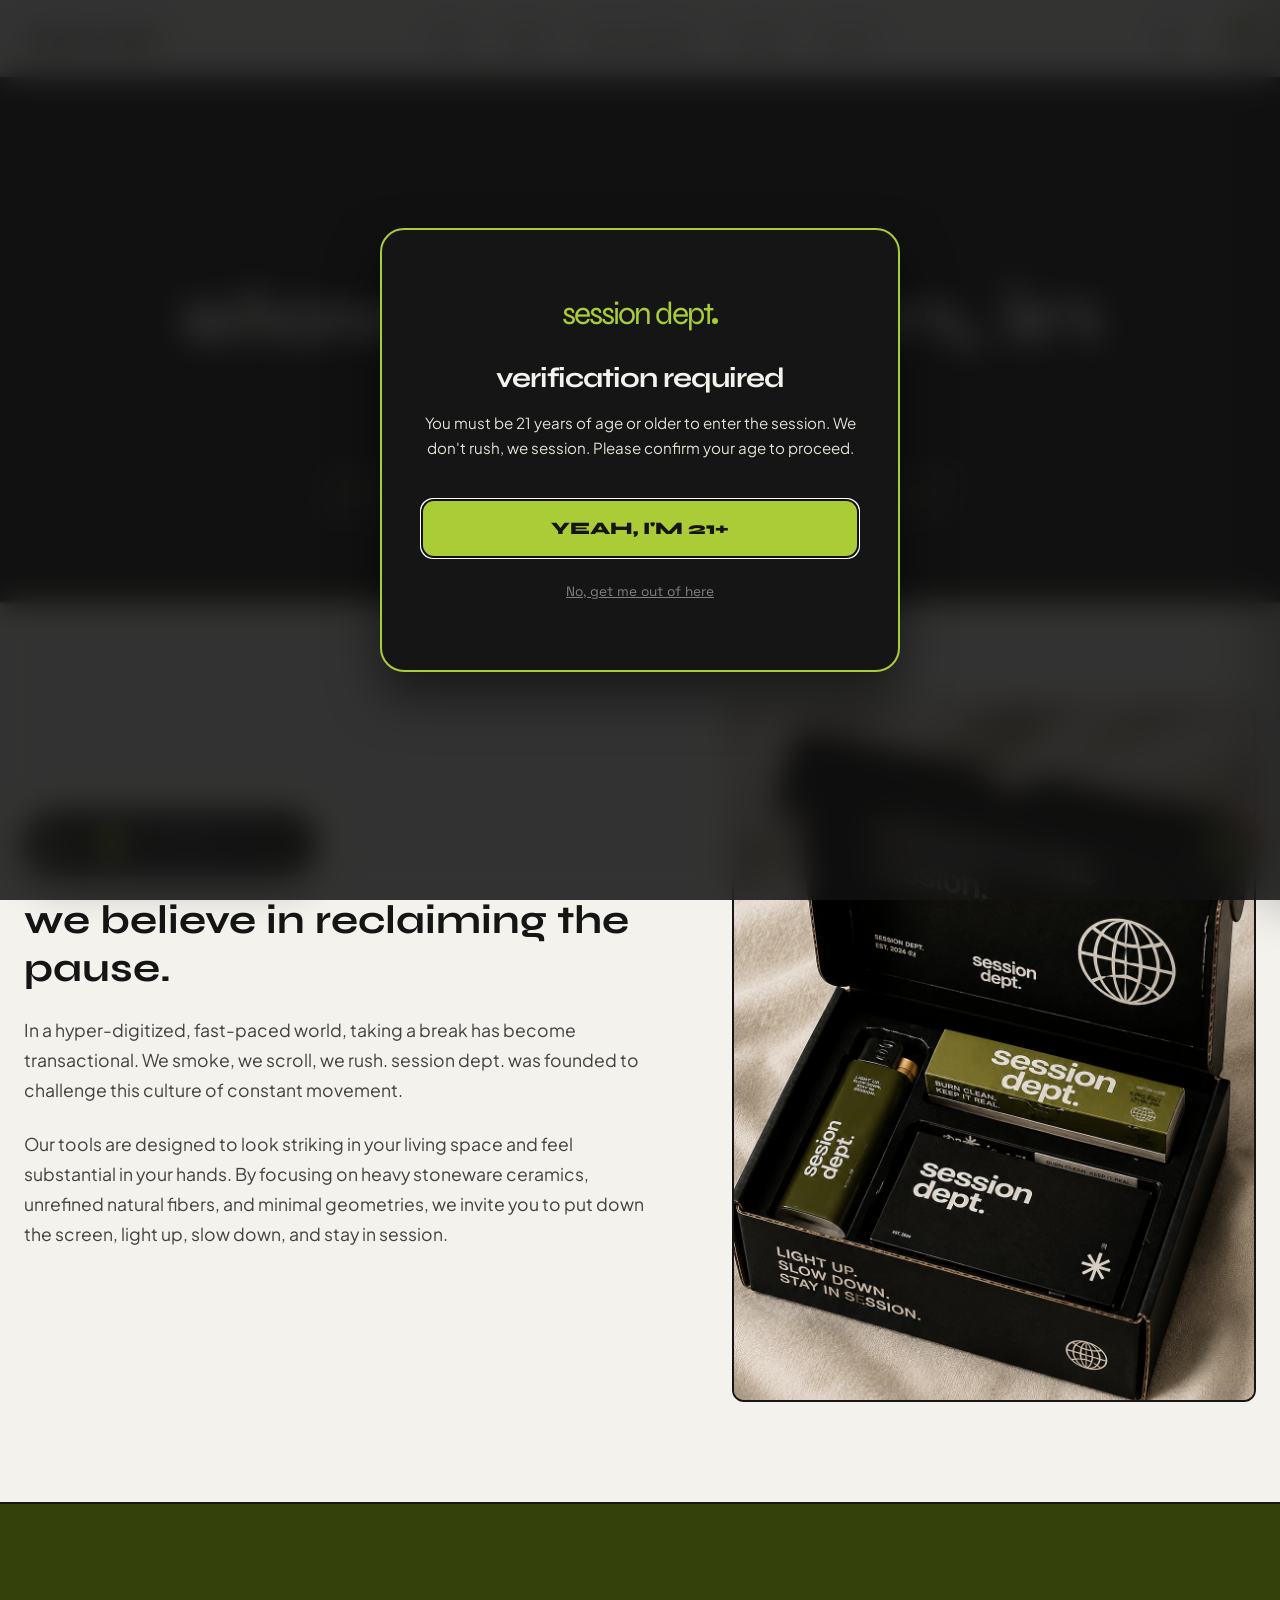
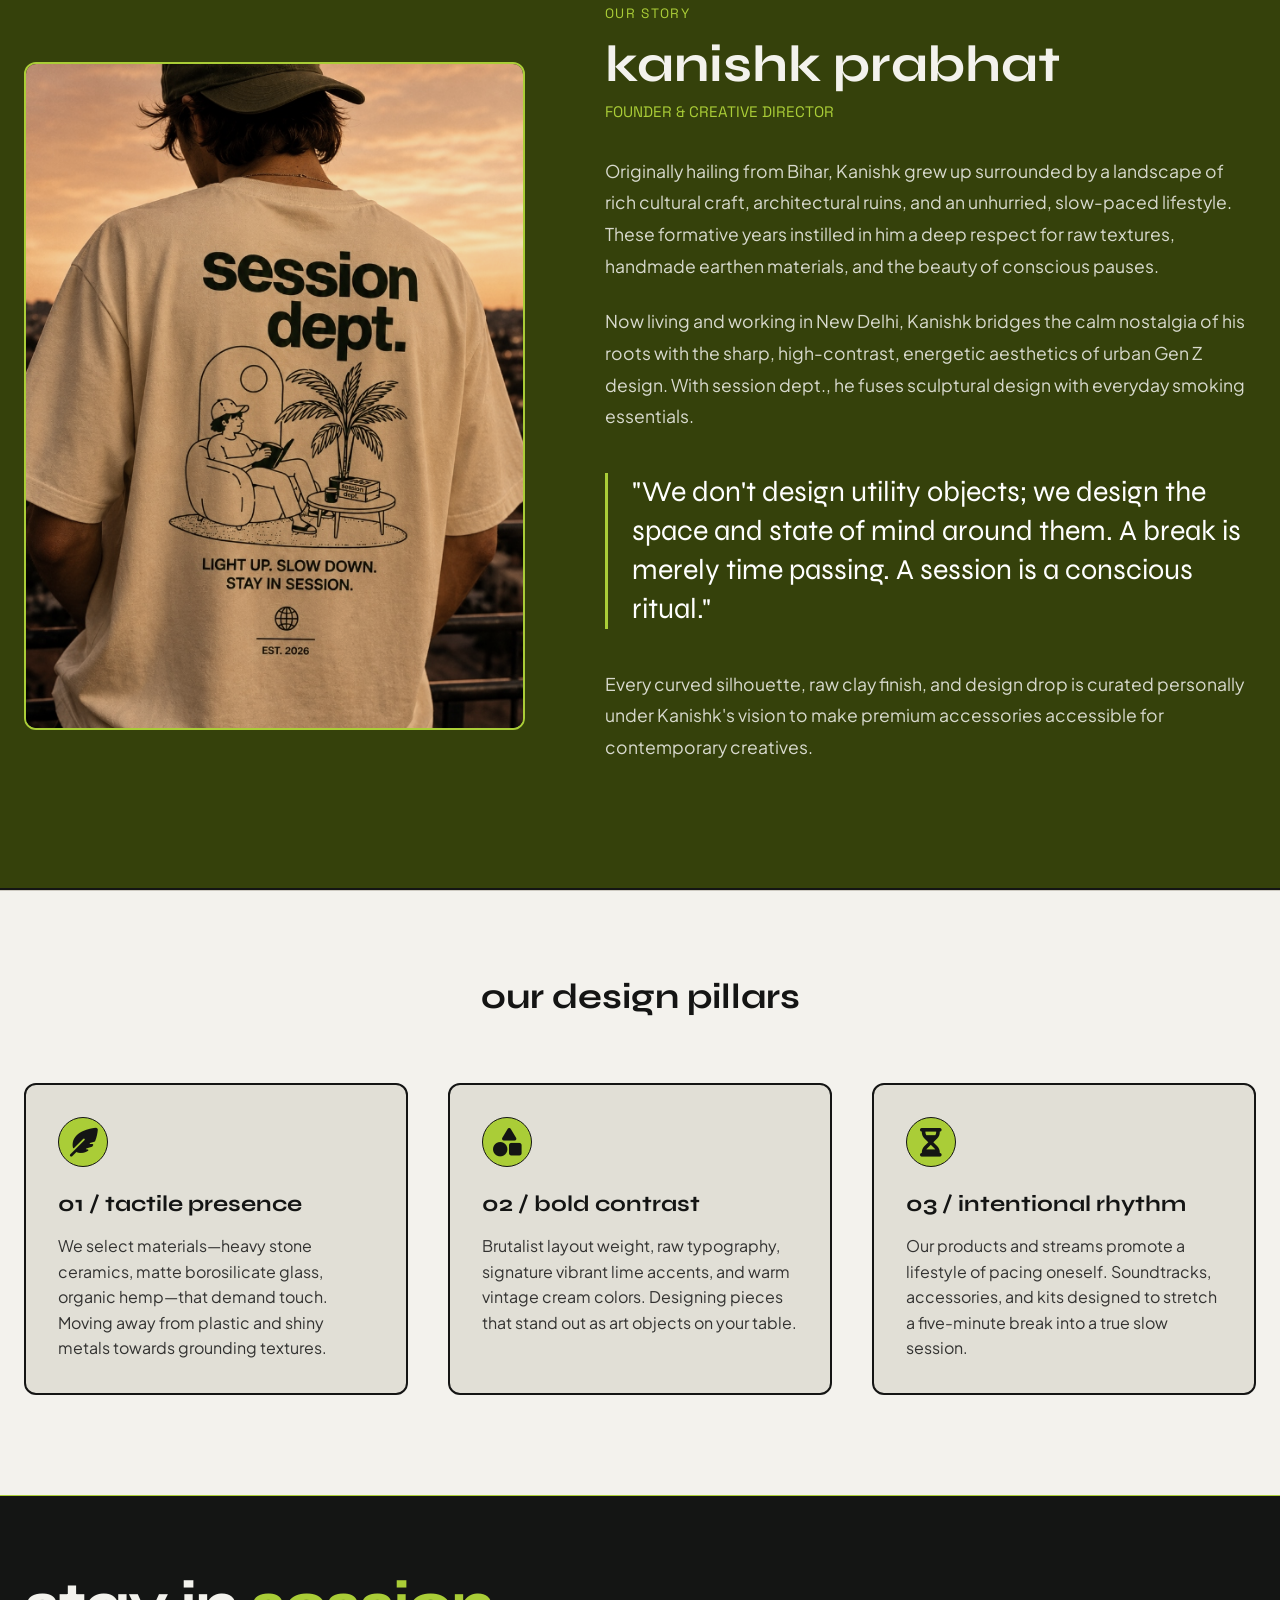
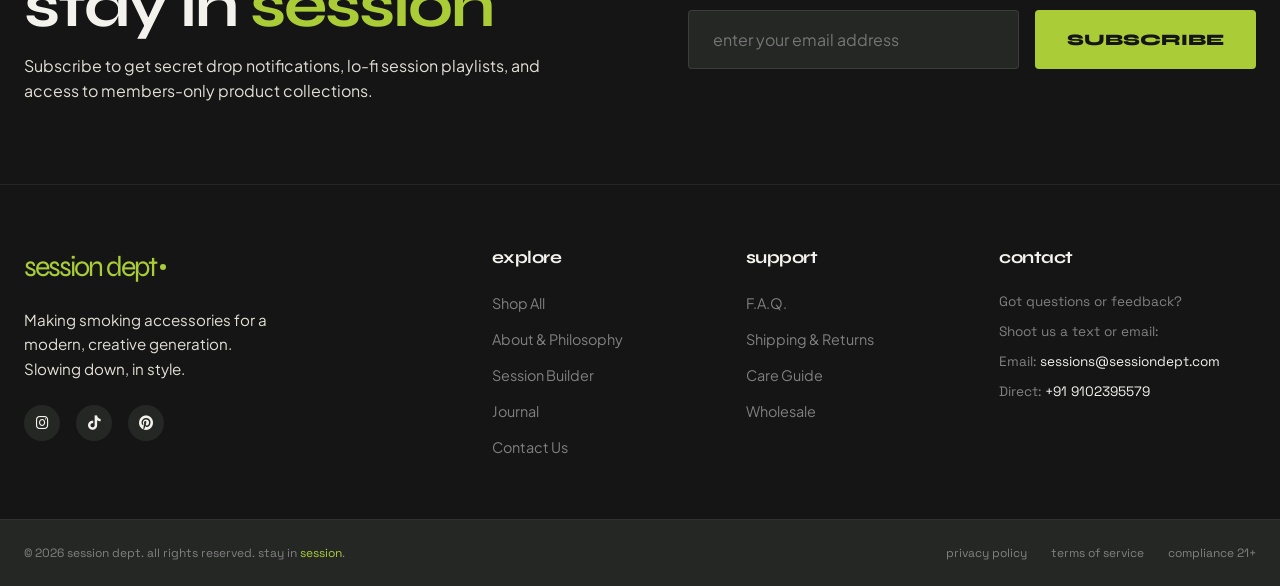
==== about.html @ 75c9f32a "Add About, Contact, and Journal pages with founder bio and global widgets" ====
<!DOCTYPE html>
<html lang="en">
<head>
    <meta charset="UTF-8">
    <meta name="viewport" content="width=device-width, initial-scale=1.0">
    <title>About & Philosophy | session dept.</title>
    
    <!-- SEO Meta Tags -->
    <meta name="description" content="Learn about session dept., our philosophy, design manifesto, and founder Kanishk Prabhat. Bridging Bihar traditional roots with Delhi Gen Z aesthetics.">
    <meta name="keywords" content="session dept, philosophy, Kanishk Prabhat, founder, smoking accessories, Gen Z design, Bihar, Delhi">
    <meta name="author" content="session dept.">
    
    <!-- Stylesheet -->
    <link rel="stylesheet" href="styles.css">
    
    <!-- FontAwesome for Icons -->
    <link rel="stylesheet" href="https://cdnjs.cloudflare.com/ajax/libs/font-awesome/6.4.0/css/all.min.css">
</head>
<body>

    <!-- Custom Cursor -->
    <div class="custom-cursor" id="custom-cursor"></div>
    <div class="custom-cursor-ring" id="custom-cursor-ring"></div>

    <!-- ==========================================================================
         Compliance Age Gate Modal
         ========================================================================== -->
    <dialog id="age-gate-dialog" class="age-gate-dialog">
        <div class="age-gate-container">
            <div class="age-gate-card" id="age-gate-card">
                <div class="age-gate-logo">session dept<span class="logo-dot"></span></div>
                <h1 class="age-gate-title">verification required</h1>
                <p class="age-gate-text">You must be 21 years of age or older to enter the session. We don't rush, we session. Please confirm your age to proceed.</p>
                <div class="age-gate-buttons">
                    <button id="btn-confirm-age" class="btn-confirm-age" type="button">YEAH, I'M 21+</button>
                    <button id="btn-reject-age" class="btn-reject-age" type="button">No, get me out of here</button>
                </div>
            </div>
        </div>
    </dialog>

    <!-- ==========================================================================
         Main Navigation Header
         ========================================================================== -->
    <header class="main-header" id="main-header">
        <div class="header-container">
            <a href="index.html" class="logo-link" id="logo-link">
                <div class="logo-text">session dept<span class="logo-dot"></span></div>
            </a>
            
            <nav class="main-nav">
                <ul class="nav-list">
                    <li><a href="index.html#shop" class="nav-link">Shop</a></li>
                    <li><a href="about.html" class="nav-link active">About</a></li>
                    <li><a href="index.html#builder" class="nav-link">Session Builder</a></li>
                    <li><a href="journal.html" class="nav-link">Journal</a></li>
                    <li><a href="contact.html" class="nav-link">Contact</a></li>
                </ul>
            </nav>
            
            <div class="header-actions">
                <button class="header-btn" id="playlist-toggle-btn" title="Toggle Lo-fi Ambient Music">
                    <i class="fa-solid fa-compact-disc"></i>
                </button>
                <button class="header-btn" id="cart-toggle-btn" title="Open Shopping Cart">
                    <i class="fa-solid fa-shopping-bag"></i>
                    <span class="cart-count" id="cart-count">0</span>
                </button>
            </div>
        </div>
    </header>

    <main>
        <!-- ==========================================================================
             Subpage Hero Banner
             ========================================================================== -->
        <section class="subpage-hero">
            <div class="subpage-hero-container">
                <span class="subpage-tag">philosophy</span>
                <h1 class="subpage-title">slowing down, in style.</h1>
                <p class="subpage-subtitle">session dept. is a design project focused on sensory objects and premium smoking accessories for a modern, creative generation.</p>
            </div>
        </section>

        <!-- ==========================================================================
             About Intro / Manifesto
             ========================================================================== -->
        <section class="about-intro-section reveal-on-scroll">
            <div class="about-intro-grid">
                <div class="about-intro-content">
                    <span class="about-manifesto-badge">manifesto v1.0</span>
                    <h3>we believe in reclaiming the pause.</h3>
                    <p>In a hyper-digitized, fast-paced world, taking a break has become transactional. We smoke, we scroll, we rush. session dept. was founded to challenge this culture of constant movement.</p>
                    <p>Our tools are designed to look striking in your living space and feel substantial in your hands. By focusing on heavy stoneware ceramics, unrefined natural fibers, and minimal geometries, we invite you to put down the screen, light up, slow down, and stay in session.</p>
                </div>
                <div class="about-intro-media">
                    <img src="assets/images/welcome_box.jpg" alt="session dept. curated welcome package">
                </div>
            </div>
        </section>

        <!-- ==========================================================================
             Meet the Founder Section
             ========================================================================== -->
        <section class="founder-section reveal-on-scroll">
            <div class="founder-container">
                <div class="founder-grid">
                    <div class="founder-img-wrapper">
                        <img src="assets/images/tshirt_back.jpg" alt="Founder portrait session style">
                    </div>
                    <div class="founder-content">
                        <span class="founder-tag">our story</span>
                        <h2 class="founder-name">Kanishk Prabhat</h2>
                        <span class="founder-title">Founder & Creative Director</span>
                        
                        <div class="founder-bio-text">
                            <p>Originally hailing from Bihar, Kanishk grew up surrounded by a landscape of rich cultural craft, architectural ruins, and an unhurried, slow-paced lifestyle. These formative years instilled in him a deep respect for raw textures, handmade earthen materials, and the beauty of conscious pauses.</p>
                            <p>Now living and working in New Delhi, Kanishk bridges the calm nostalgia of his roots with the sharp, high-contrast, energetic aesthetics of urban Gen Z design. With session dept., he fuses sculptural design with everyday smoking essentials.</p>
                            
                            <blockquote class="founder-quote">
                                "We don't design utility objects; we design the space and state of mind around them. A break is merely time passing. A session is a conscious ritual."
                            </blockquote>
                            
                            <p>Every curved silhouette, raw clay finish, and design drop is curated personally under Kanishk's vision to make premium accessories accessible for contemporary creatives.</p>
                        </div>
                    </div>
                </div>
            </div>
        </section>

        <!-- ==========================================================================
             Design Pillars
             ========================================================================== -->
        <section class="about-intro-section reveal-on-scroll" style="border-top: 1px solid var(--color-cream-border); padding-top: 80px;">
            <h3 style="font-family: var(--font-display); font-size: 2.2rem; text-align: center; margin-bottom: 60px; text-transform: lowercase;">our design pillars</h3>
            <div class="journal-grid">
                <!-- Pillar 1 -->
                <div class="contact-card-box">
                    <div class="contact-card-icon"><i class="fa-solid fa-feather-pointed"></i></div>
                    <h3 class="contact-card-title">01 / tactile presence</h3>
                    <p class="contact-card-text">We select materials—heavy stone ceramics, matte borosilicate glass, organic hemp—that demand touch. Moving away from plastic and shiny metals towards grounding textures.</p>
                </div>
                <!-- Pillar 2 -->
                <div class="contact-card-box">
                    <div class="contact-card-icon"><i class="fa-solid fa-shapes"></i></div>
                    <h3 class="contact-card-title">02 / bold contrast</h3>
                    <p class="contact-card-text">Brutalist layout weight, raw typography, signature vibrant lime accents, and warm vintage cream colors. Designing pieces that stand out as art objects on your table.</p>
                </div>
                <!-- Pillar 3 -->
                <div class="contact-card-box">
                    <div class="contact-card-icon"><i class="fa-solid fa-hourglass-half"></i></div>
                    <h3 class="contact-card-title">03 / intentional rhythm</h3>
                    <p class="contact-card-text">Our products and streams promote a lifestyle of pacing oneself. Soundtracks, accessories, and kits designed to stretch a five-minute break into a true slow session.</p>
                </div>
            </div>
        </section>
    </main>

    <!-- ==========================================================================
         Lo-Fi Sound Player Floating Widget
         ========================================================================== -->
    <div class="floating-audio-player" id="floating-audio-player">
        <div class="player-vinyl-wrapper">
            <div class="vinyl-disc" id="vinyl-disc"></div>
            <div class="vinyl-center"></div>
        </div>
        <div class="player-controls">
            <button class="player-toggle-btn" id="player-toggle-btn" title="Play Ambient Music">
                <i class="fa-solid fa-play" id="player-btn-icon"></i>
            </button>
            <div class="player-track-info">
                <span class="player-track-title" id="player-track-title">lo-fi sessions vol. 1</span>
                <span class="player-track-desc" id="player-track-desc">lo-fi chill beats</span>
            </div>
            <div class="player-visualizer" id="player-visualizer">
                <div class="visualizer-bar"></div>
                <div class="visualizer-bar"></div>
                <div class="visualizer-bar"></div>
                <div class="visualizer-bar"></div>
            </div>
        </div>
        
        <!-- Audio Stream Element -->
        <audio id="ambient-audio" loop src="https://www.soundhelix.com/examples/mp3/SoundHelix-Song-8.mp3"></audio>
    </div>

    <!-- ==========================================================================
         Slide-out E-Commerce Cart Drawer
         ========================================================================== -->
    <div class="cart-drawer-overlay" id="cart-drawer-overlay"></div>
    <div class="cart-drawer" id="cart-drawer">
        <div class="cart-header">
            <h3 class="cart-title">your session cart</h3>
            <button class="btn-close-cart" id="btn-close-cart" title="Close Cart">
                <i class="fa-solid fa-xmark"></i>
            </button>
        </div>
        
        <div class="cart-items-list" id="cart-items-list">
            <p class="cart-empty-message">Your cart is currently empty. Get ready for the session.</p>
        </div>
        
        <div class="cart-footer">
            <div class="cart-summary-row">
                <span>Shipping</span>
                <span>FREE</span>
            </div>
            <div class="cart-summary-row total">
                <span>Total</span>
                <span id="cart-total-price">₹0.00</span>
            </div>
            <button class="btn-checkout" id="btn-checkout">PROCEED TO CHECKOUT</button>
        </div>
    </div>

    <!-- ==========================================================================
         Checkout Completion Dialog (Modal)
         ========================================================================== -->
    <dialog id="checkout-dialog" class="checkout-dialog">
        <span class="checkout-dialog-icon"><i class="fa-solid fa-circle-check" style="color: var(--color-lime);"></i></span>
        <h2 class="checkout-dialog-title">order confirmed</h2>
        <p class="checkout-dialog-text">Nice! Your session materials are locked in. A confirmation email and tracking link have been sent to your device. Stay in session.</p>
        <button class="btn-close-checkout" id="btn-close-checkout">SWEET</button>
    </dialog>

    <!-- ==========================================================================
         Footer & Newsletter Registration Section
         ========================================================================== -->
    <footer class="footer-section">
        <!-- Newsletter Box -->
        <div class="newsletter-block" id="newsletter">
            <div class="newsletter-content">
                <h2 class="newsletter-title">stay in <span>session</span></h2>
                <p class="newsletter-desc">Subscribe to get secret drop notifications, lo-fi session playlists, and access to members-only product collections.</p>
            </div>
            <div>
                <form class="newsletter-form" id="newsletter-form">
                    <div class="newsletter-input-wrapper">
                        <input type="email" class="newsletter-input" placeholder="enter your email address" required aria-label="Email Address">
                    </div>
                    <button class="btn-subscribe" type="submit">SUBSCRIBE</button>
                </form>
                <div class="newsletter-feedback" id="newsletter-feedback"></div>
            </div>
        </div>

        <!-- Secondary links -->
        <div class="footer-nav-block">
            <div class="footer-brand-info">
                <a href="index.html" class="footer-logo">session dept<span class="logo-dot"></span></a>
                <p class="footer-tagline">Making smoking accessories for a modern, creative generation. Slowing down, in style.</p>
                <div class="footer-socials">
                    <a href="https://instagram.com" target="_blank" rel="noopener noreferrer" class="social-btn" title="Instagram"><i class="fa-brands fa-instagram"></i></a>
                    <a href="https://tiktok.com" target="_blank" rel="noopener noreferrer" class="social-btn" title="TikTok"><i class="fa-brands fa-tiktok"></i></a>
                    <a href="https://pinterest.com" target="_blank" rel="noopener noreferrer" class="social-btn" title="Pinterest"><i class="fa-brands fa-pinterest"></i></a>
                </div>
            </div>
            
            <div>
                <h3 class="footer-col-title">explore</h3>
                <ul class="footer-links-list">
                    <li><a href="index.html#shop" class="footer-link">Shop All</a></li>
                    <li><a href="about.html" class="footer-link">About & Philosophy</a></li>
                    <li><a href="index.html#builder" class="footer-link">Session Builder</a></li>
                    <li><a href="journal.html" class="footer-link">Journal</a></li>
                    <li><a href="contact.html" class="footer-link">Contact Us</a></li>
                </ul>
            </div>

            <div>
                <h3 class="footer-col-title">support</h3>
                <ul class="footer-links-list">
                    <li><a href="#" class="footer-link">F.A.Q.</a></li>
                    <li><a href="#" class="footer-link">Shipping & Returns</a></li>
                    <li><a href="#" class="footer-link">Care Guide</a></li>
                    <li><a href="#" class="footer-link">Wholesale</a></li>
                </ul>
            </div>

            <div>
                <h3 class="footer-col-title">contact</h3>
                <div class="footer-contact-info">
                    <p>Got questions or feedback?</p>
                    <p>Shoot us a text or email:</p>
                    <p>Email: <span>sessions@sessiondept.com</span></p>
                    <p>Direct: <span>+91 9102395579</span></p>
                </div>
            </div>
        </div>

        <!-- Copyright / Legal credits -->
        <div class="footer-credits">
            <div class="credits-container">
                <div class="credits-text">&copy; 2026 session dept. all rights reserved. stay in <span>session</span>.</div>
                <div class="credits-links">
                    <a href="#" class="credits-link">privacy policy</a>
                    <a href="#" class="credits-link">terms of service</a>
                    <a href="#" class="credits-link">compliance 21+</a>
                </div>
            </div>
        </div>
    </footer>

    <!-- ==========================================================================
         Sleek Live Chat Widget (Tawk.to inspired auto-bot)
         ========================================================================== -->
    <div class="chat-widget" id="chat-widget">
        <!-- Chat Bubble Button -->
        <button class="chat-bubble" id="chat-bubble" title="Open Session Support Chat">
            <i class="fa-solid fa-comments"></i>
            <span class="chat-badge" id="chat-badge">1</span>
        </button>
        
        <!-- Chat Window Box -->
        <div class="chat-window" id="chat-window">
            <!-- Header -->
            <div class="chat-header-bar">
                <div class="chat-agent-info">
                    <div class="chat-agent-avatar">SD</div>
                    <div class="chat-agent-status">
                        <span class="chat-agent-name">Session Support</span>
                        <span class="chat-status-text"><span class="chat-status-dot"></span>Online</span>
                    </div>
                </div>
                <button class="chat-minimize-btn" id="chat-minimize-btn" title="Minimize Chat">
                    <i class="fa-solid fa-minus"></i>
                </button>
            </div>
            
            <!-- Messages List -->
            <div class="chat-messages-area" id="chat-messages-area">
                <!-- Welcome greeting loaded dynamically -->
            </div>
            
            <!-- Input Bar -->
            <form class="chat-input-bar" id="chat-input-form">
                <input type="text" id="chat-user-input" class="chat-input-field" placeholder="ask about shipping, papers, bong..." required autocomplete="off">
                <button type="submit" class="chat-send-btn" title="Send Message">
                    <i class="fa-solid fa-paper-plane"></i>
                </button>
            </form>
        </div>
    </div>

    <!-- Script Logic -->
    <script src="app.js"></script>
</body>
</html>
---- styles.css ----
/* ==========================================================================
   session dept. - Premium Styling
   Target Audience: Gen Z
   Aesthetic: Bold, High-Contrast, Minimalist Editorial, Brutalist Accents
   ========================================================================== */

/* Import Google Fonts */
@import url('https://fonts.googleapis.com/css2?family=Plus+Jakarta+Sans:wght@300;400;500;600;700&family=Space+Grotesk:wght@400;500;700&family=Syne:wght@700;800&display=swap');

/* Reset and Custom Box Model */
*, *::before, *::after {
    box-sizing: border-box;
    margin: 0;
    padding: 0;
}

:root {
    /* Color Tokens (HSL) */
    --color-lime: hsl(74, 60%, 51%);         /* Signature GenZ Lime (#A0C93A) */
    --color-lime-bright: hsl(74, 80%, 60%);  /* Bright Hover Lime */
    --color-lime-dark: hsl(74, 70%, 15%);    /* Deep Olive Black */
    --color-cream: hsl(48, 20%, 94%);        /* Vintage warm cream (#F5F4F0) */
    --color-cream-darker: hsl(48, 15%, 86%);  /* Card backings */
    --color-cream-border: hsl(48, 10%, 78%);  /* Clean Dividers */
    --color-charcoal: hsl(120, 4%, 8%);      /* Text / Dark Mode panels (#141414) */
    --color-charcoal-light: hsl(120, 3%, 15%);/* Subtle dark tones */
    --color-white: hsl(0, 0%, 100%);
    --color-grey: hsl(0, 0%, 50%);

    /* Font Tokens */
    --font-display: 'Syne', sans-serif;
    --font-sans: 'Plus Jakarta Sans', sans-serif;
    --font-mono: 'Space Grotesk', sans-serif;

    /* Spacing & Sizes */
    --container-max-width: 1320px;
    --border-radius-sm: 4px;
    --border-radius-md: 12px;
    --border-radius-lg: 24px;
    
    /* Animation Speeds */
    --transition-fast: 0.2s cubic-bezier(0.16, 1, 0.3, 1);
    --transition-medium: 0.4s cubic-bezier(0.16, 1, 0.3, 1);
    --transition-slow: 0.8s cubic-bezier(0.16, 1, 0.3, 1);
}

/* Custom Scrollbar */
::-webkit-scrollbar {
    width: 8px;
}
::-webkit-scrollbar-track {
    background: var(--color-charcoal);
}
::-webkit-scrollbar-thumb {
    background: var(--color-lime);
    border-radius: var(--border-radius-sm);
}
::-webkit-scrollbar-thumb:hover {
    background: var(--color-lime-bright);
}

/* Base Body Styles */
body {
    font-family: var(--font-sans);
    background-color: var(--color-cream);
    color: var(--color-charcoal);
    overflow-x: hidden;
    line-height: 1.5;
    -webkit-font-smoothing: antialiased;
}

/* Hide default cursor on desktop devices with pointer support, except when age-gate is active */
@media (pointer: fine) {
    body:not(.age-gate-active), 
    body:not(.age-gate-active) a, 
    body:not(.age-gate-active) button, 
    body:not(.age-gate-active) input, 
    body:not(.age-gate-active) select, 
    body:not(.age-gate-active) textarea {
        cursor: none !important;
    }
}

/* Hide custom cursor when age gate is active */
body.age-gate-active .custom-cursor,
body.age-gate-active .custom-cursor-ring {
    display: none !important;
}


/* Custom Cursor */
.custom-cursor {
    display: none;
}

@media (pointer: fine) {
    .custom-cursor {
        display: block;
        position: fixed;
        width: 8px;
        height: 8px;
        background-color: var(--color-charcoal);
        border-radius: 50%;
        pointer-events: none;
        z-index: 10000;
        transform: translate(-50%, -50%);
        transition: width 0.2s, height 0.2s, background-color 0.2s;
    }
    
    .custom-cursor-ring {
        display: block;
        position: fixed;
        width: 32px;
        height: 32px;
        border: 1px solid var(--color-charcoal);
        border-radius: 50%;
        pointer-events: none;
        z-index: 9999;
        transform: translate(-50%, -50%);
        transition: transform 0.08s ease-out, width 0.2s, height 0.2s, border-color 0.2s, background-color 0.2s;
    }
    
    /* Hover state for links / buttons */
    .custom-cursor.hovered {
        width: 12px;
        height: 12px;
        background-color: var(--color-lime);
    }
    
    .custom-cursor-ring.hovered {
        width: 48px;
        height: 48px;
        border-color: var(--color-lime);
        background-color: rgba(160, 201, 58, 0.1);
    }
}

/* ==========================================================================
   Compliance Age Gate (Modal Dialog)
   ========================================================================== */
.age-gate-dialog {
    border: none;
    background: transparent;
    width: 100vw;
    height: 100vh;
    max-width: 100%;
    max-height: 100%;
    position: fixed;
    top: 0;
    left: 0;
    z-index: 99999;
    outline: none;
}

.age-gate-dialog::backdrop {
    background: rgba(17, 17, 17, 0.85);
    backdrop-filter: blur(15px);
}

.age-gate-container {
    width: 100%;
    height: 100%;
    display: flex;
    align-items: center;
    justify-content: center;
    padding: 20px;
}

.age-gate-card {
    background-color: var(--color-charcoal);
    color: var(--color-cream);
    border: 2px solid var(--color-lime);
    border-radius: var(--border-radius-lg);
    padding: 60px 40px;
    max-width: 520px;
    width: 100%;
    text-align: center;
    box-shadow: 0 24px 50px rgba(0,0,0,0.5);
    transform: translateY(0);
    transition: transform var(--transition-medium);
}

.age-gate-card.shake {
    animation: shakeEffect 0.5s ease-in-out;
}

.age-gate-logo {
    font-family: var(--font-display);
    font-size: 2rem;
    color: var(--color-lime);
    letter-spacing: -2px;
    margin-bottom: 24px;
}

.age-gate-title {
    font-family: var(--font-display);
    font-size: 1.75rem;
    line-height: 1.2;
    margin-bottom: 16px;
    letter-spacing: -1px;
}

.age-gate-text {
    font-family: var(--font-sans);
    font-size: 0.95rem;
    color: var(--color-cream-darker);
    margin-bottom: 40px;
    line-height: 1.6;
}

.age-gate-buttons {
    display: flex;
    flex-direction: column;
    gap: 16px;
}

.btn-confirm-age {
    background-color: var(--color-lime);
    color: var(--color-charcoal);
    border: none;
    padding: 18px 32px;
    font-family: var(--font-display);
    font-size: 1.1rem;
    font-weight: 800;
    border-radius: var(--border-radius-md);
    cursor: pointer;
    transition: background-color var(--transition-fast), transform var(--transition-fast);
}

.btn-confirm-age:hover {
    background-color: var(--color-lime-bright);
    transform: translateY(-2px);
}

.btn-reject-age {
    background: transparent;
    color: var(--color-grey);
    border: none;
    font-family: var(--font-mono);
    font-size: 0.85rem;
    text-decoration: underline;
    cursor: pointer;
    padding: 10px;
    transition: color var(--transition-fast);
}

.btn-reject-age:hover {
    color: var(--color-cream);
}

/* Animations */
@keyframes shakeEffect {
    0%, 100% { transform: translateX(0); }
    20%, 60% { transform: translateX(-10px); }
    40%, 80% { transform: translateX(10px); }
}

/* ==========================================================================
   Header and Navigation Layout
   ========================================================================== */
.main-header {
    position: sticky;
    top: 0;
    left: 0;
    width: 100%;
    background-color: rgba(245, 244, 240, 0.85);
    backdrop-filter: blur(10px);
    border-bottom: 1px solid var(--color-cream-border);
    z-index: 100;
    transition: background-color var(--transition-medium);
}

body.dark-mode-sections .main-header {
    background-color: rgba(17, 17, 17, 0.85);
    border-bottom-color: var(--color-charcoal-light);
}

.header-container {
    max-width: var(--container-max-width);
    margin: 0 auto;
    padding: 16px 24px;
    display: flex;
    align-items: center;
    justify-content: space-between;
}

.logo-link {
    text-decoration: none;
}

.logo-text {
    font-family: var(--font-display);
    font-size: 1.8rem;
    color: var(--color-charcoal);
    letter-spacing: -2px;
    display: flex;
    align-items: center;
    gap: 4px;
    transition: color var(--transition-medium);
}

body.dark-mode-sections .logo-text {
    color: var(--color-lime);
}

.logo-dot {
    width: 6px;
    height: 6px;
    background-color: var(--color-lime);
    border-radius: 50%;
    display: inline-block;
}

.main-nav {
    display: none; /* Mobile first, shown on desktop */
}

.nav-list {
    list-style: none;
    display: flex;
    gap: 36px;
}

.nav-link {
    font-family: var(--font-mono);
    text-decoration: none;
    color: var(--color-charcoal);
    font-size: 0.9rem;
    font-weight: 500;
    position: relative;
    padding: 6px 0;
    transition: color var(--transition-medium);
}

body.dark-mode-sections .nav-link {
    color: var(--color-cream);
}

.nav-link::after {
    content: '';
    position: absolute;
    bottom: 0;
    left: 0;
    width: 100%;
    height: 2px;
    background-color: var(--color-lime);
    transform: scaleX(0);
    transform-origin: right;
    transition: transform var(--transition-medium);
}

.nav-link:hover {
    color: var(--color-lime);
}

body.dark-mode-sections .nav-link:hover {
    color: var(--color-lime-bright);
}

.nav-link:hover::after {
    transform: scaleX(1);
    transform-origin: left;
}

.header-actions {
    display: flex;
    align-items: center;
    gap: 20px;
}

.header-btn {
    background: transparent;
    border: none;
    position: relative;
    width: 44px;
    height: 44px;
    display: flex;
    align-items: center;
    justify-content: center;
    border-radius: 50%;
    color: var(--color-charcoal);
    transition: background-color var(--transition-fast), color var(--transition-medium);
}

body.dark-mode-sections .header-btn {
    color: var(--color-cream);
}

.header-btn:hover {
    background-color: var(--color-cream-darker);
    color: var(--color-lime-dark);
}

body.dark-mode-sections .header-btn:hover {
    background-color: var(--color-charcoal-light);
}

.cart-count {
    position: absolute;
    top: 4px;
    right: 4px;
    background-color: var(--color-lime);
    color: var(--color-charcoal);
    font-family: var(--font-mono);
    font-size: 0.75rem;
    font-weight: 700;
    width: 18px;
    height: 18px;
    border-radius: 50%;
    display: flex;
    align-items: center;
    justify-content: center;
}

/* ==========================================================================
   Hero Section Layout
   ========================================================================== */
.hero-section {
    max-width: var(--container-max-width);
    margin: 0 auto;
    padding: 60px 24px 80px 24px;
    display: grid;
    grid-template-columns: 1fr;
    gap: 48px;
    align-items: center;
}

@media (min-width: 992px) {
    .hero-section {
        grid-template-columns: 1.2fr 1fr;
        padding-top: 100px;
        padding-bottom: 120px;
    }
}

.hero-content {
    display: flex;
    flex-direction: column;
}

.hero-tag {
    font-family: var(--font-mono);
    font-size: 0.85rem;
    text-transform: uppercase;
    letter-spacing: 2px;
    color: var(--color-grey);
    margin-bottom: 16px;
    display: flex;
    align-items: center;
    gap: 8px;
}

.hero-tag::before {
    content: '★';
    color: var(--color-lime);
}

.hero-title {
    font-family: var(--font-display);
    font-size: clamp(3rem, 7vw, 5.5rem);
    line-height: 0.95;
    letter-spacing: -3px;
    margin-bottom: 30px;
    text-transform: lowercase;
}

.hero-title span {
    display: block;
}

.hero-title-highlight {
    color: var(--color-lime-dark);
    -webkit-text-stroke: 1px var(--color-charcoal);
    color: transparent;
}

.hero-description {
    font-size: 1.1rem;
    line-height: 1.6;
    color: var(--color-charcoal-light);
    margin-bottom: 40px;
    max-width: 500px;
}

.hero-cta-group {
    display: flex;
    gap: 20px;
    flex-wrap: wrap;
}

.btn-primary {
    background-color: var(--color-charcoal);
    color: var(--color-cream);
    padding: 16px 32px;
    font-family: var(--font-display);
    font-size: 1rem;
    font-weight: 700;
    text-decoration: none;
    border-radius: var(--border-radius-md);
    transition: background-color var(--transition-fast), transform var(--transition-fast);
    border: 2px solid var(--color-charcoal);
}

.btn-primary:hover {
    background-color: var(--color-lime);
    color: var(--color-charcoal);
    border-color: var(--color-lime);
    transform: translateY(-2px);
}

.btn-secondary {
    background-color: transparent;
    color: var(--color-charcoal);
    padding: 16px 32px;
    font-family: var(--font-mono);
    font-size: 0.9rem;
    font-weight: 600;
    text-decoration: none;
    border-radius: var(--border-radius-md);
    border: 2px solid var(--color-charcoal);
    transition: background-color var(--transition-fast), color var(--transition-fast), transform var(--transition-fast);
}

.btn-secondary:hover {
    background-color: var(--color-charcoal);
    color: var(--color-cream);
    transform: translateY(-2px);
}

/* Hero Collage Layout */
.hero-collage {
    display: grid;
    grid-template-columns: repeat(2, 1fr);
    gap: 20px;
    position: relative;
}

.collage-item {
    border-radius: var(--border-radius-md);
    overflow: hidden;
    aspect-ratio: 3/5;
    border: 1px solid var(--color-cream-border);
    background-color: var(--color-cream-darker);
    position: relative;
    box-shadow: 0 10px 30px rgba(0,0,0,0.05);
}

.collage-item img {
    width: 100%;
    height: 100%;
    object-fit: cover;
    transition: transform var(--transition-slow);
}

.collage-item:hover img {
    transform: scale(1.08);
}

.collage-item-1 {
    transform: translateY(-20px);
}

.collage-item-2 {
    transform: translateY(20px);
}

/* Floating overlay badge */
.collage-badge {
    position: absolute;
    top: 50%;
    left: 50%;
    transform: translate(-50%, -50%) rotate(-12deg);
    background-color: var(--color-lime);
    color: var(--color-charcoal);
    padding: 12px 20px;
    font-family: var(--font-display);
    font-size: 1.1rem;
    font-weight: 800;
    text-transform: uppercase;
    border-radius: var(--border-radius-sm);
    box-shadow: 0 8px 24px rgba(0,0,0,0.15);
    border: 1px solid var(--color-charcoal);
    z-index: 10;
}

/* ==========================================================================
   Infinite Marquee Banner Styling
   ========================================================================== */
.marquee-container {
    width: 100vw;
    background-color: var(--color-charcoal);
    color: var(--color-cream);
    overflow: hidden;
    padding: 24px 0;
    white-space: nowrap;
    border-top: 1px solid var(--color-lime);
    border-bottom: 1px solid var(--color-lime);
    display: flex;
}

.marquee-track {
    display: flex;
    animation: marqueeAnimation 25s linear infinite;
}

.marquee-content {
    font-family: var(--font-display);
    font-size: 2rem;
    text-transform: uppercase;
    letter-spacing: 1px;
    display: flex;
    align-items: center;
    gap: 40px;
    padding-right: 40px;
}

.marquee-star {
    color: var(--color-lime);
    font-size: 1.5rem;
}

@keyframes marqueeAnimation {
    0% { transform: translateX(0); }
    100% { transform: translateX(-50%); }
}

/* ==========================================================================
   Brand Philosophy Section (Dark Mode Segment)
   ========================================================================== */
.philosophy-section {
    background-color: var(--color-charcoal);
    color: var(--color-cream);
    padding: 100px 24px;
    position: relative;
    overflow: hidden;
}

.philosophy-container {
    max-width: var(--container-max-width);
    margin: 0 auto;
    display: grid;
    grid-template-columns: 1fr;
    gap: 60px;
    align-items: center;
}

@media (min-width: 992px) {
    .philosophy-container {
        grid-template-columns: 1fr 1.1fr;
    }
}

.philosophy-media {
    aspect-ratio: 3/5;
    border-radius: var(--border-radius-lg);
    overflow: hidden;
    border: 2px solid var(--color-lime);
    max-width: 480px;
    margin: 0 auto;
}

.philosophy-media img {
    width: 100%;
    height: 100%;
    object-fit: cover;
}

.philosophy-content {
    display: flex;
    flex-direction: column;
}

.philosophy-tag {
    font-family: var(--font-mono);
    font-size: 0.85rem;
    color: var(--color-lime);
    letter-spacing: 2px;
    margin-bottom: 24px;
}

.philosophy-title {
    font-family: var(--font-display);
    font-size: clamp(2.25rem, 5vw, 3.5rem);
    line-height: 1.05;
    letter-spacing: -2px;
    margin-bottom: 30px;
}

.philosophy-text {
    font-size: 1.05rem;
    line-height: 1.7;
    color: var(--color-cream-darker);
    margin-bottom: 40px;
}

.philosophy-grid {
    display: grid;
    grid-template-columns: 1fr 1fr;
    gap: 30px;
}

.philosophy-item-box {
    border-top: 1px solid var(--color-charcoal-light);
    padding-top: 20px;
}

.philosophy-item-num {
    font-family: var(--font-mono);
    font-size: 0.85rem;
    color: var(--color-lime);
    margin-bottom: 8px;
}

.philosophy-item-title {
    font-family: var(--font-display);
    font-size: 1.25rem;
    margin-bottom: 8px;
}

.philosophy-item-text {
    font-size: 0.9rem;
    color: var(--color-grey);
    line-height: 1.5;
}

/* ==========================================================================
   Shop / Catalog Section Layout
   ========================================================================== */
.shop-section {
    max-width: var(--container-max-width);
    margin: 0 auto;
    padding: 100px 24px;
}

.shop-header {
    display: flex;
    justify-content: space-between;
    align-items: flex-end;
    margin-bottom: 60px;
    flex-wrap: wrap;
    gap: 20px;
}

.shop-title-group {
    max-width: 500px;
}

.shop-tag {
    font-family: var(--font-mono);
    font-size: 0.85rem;
    color: var(--color-grey);
    letter-spacing: 2px;
    margin-bottom: 12px;
    text-transform: uppercase;
}

.shop-title {
    font-family: var(--font-display);
    font-size: clamp(2.5rem, 5vw, 4rem);
    line-height: 0.95;
    letter-spacing: -2px;
}

.shop-filter-bar {
    display: flex;
    gap: 12px;
}

.filter-btn {
    background-color: transparent;
    border: 1px solid var(--color-cream-border);
    color: var(--color-charcoal);
    padding: 10px 20px;
    font-family: var(--font-mono);
    font-size: 0.85rem;
    font-weight: 500;
    border-radius: var(--border-radius-sm);
    cursor: pointer;
    transition: all var(--transition-fast);
}

.filter-btn:hover, .filter-btn.active {
    background-color: var(--color-charcoal);
    color: var(--color-cream);
    border-color: var(--color-charcoal);
}

/* Product Grid */
.product-grid {
    display: grid;
    grid-template-columns: 1fr;
    gap: 30px;
}

@media (min-width: 576px) {
    .product-grid {
        grid-template-columns: repeat(2, 1fr);
    }
}

@media (min-width: 992px) {
    .product-grid {
        grid-template-columns: repeat(3, 1fr);
    }
}

.product-card {
    background-color: var(--color-white);
    border: 1px solid var(--color-cream-border);
    border-radius: var(--border-radius-md);
    overflow: hidden;
    display: flex;
    flex-direction: column;
    position: relative;
    box-shadow: 0 10px 20px rgba(0,0,0,0.02);
    transition: transform var(--transition-medium), box-shadow var(--transition-medium);
}

.product-card:hover {
    transform: translateY(-8px);
    box-shadow: 0 20px 40px rgba(0,0,0,0.06);
}

.product-image-wrapper {
    position: relative;
    aspect-ratio: 3/5;
    overflow: hidden;
    background-color: var(--color-cream-darker);
}

.product-image-wrapper img {
    width: 100%;
    height: 100%;
    object-fit: cover;
    transition: opacity var(--transition-medium), transform var(--transition-slow);
}

/* Double image hover flip functionality */
.product-img-hover {
    position: absolute;
    top: 0;
    left: 0;
    opacity: 0;
    z-index: 2;
}

.product-card:hover .product-img-primary.has-hover {
    opacity: 0;
}

.product-card:hover .product-img-hover {
    opacity: 1;
}

.product-card:hover .product-image-wrapper img {
    transform: scale(1.04);
}

.product-badge {
    position: absolute;
    top: 16px;
    left: 16px;
    background-color: var(--color-lime);
    color: var(--color-charcoal);
    padding: 6px 12px;
    font-family: var(--font-mono);
    font-size: 0.75rem;
    font-weight: 700;
    text-transform: uppercase;
    border-radius: var(--border-radius-sm);
    z-index: 10;
}

.product-info {
    padding: 24px;
    display: flex;
    flex-direction: column;
    flex-grow: 1;
}

.product-meta {
    display: flex;
    justify-content: space-between;
    align-items: center;
    font-family: var(--font-mono);
    font-size: 0.8rem;
    color: var(--color-grey);
    margin-bottom: 8px;
}

.product-title {
    font-family: var(--font-display);
    font-size: 1.4rem;
    color: var(--color-charcoal);
    margin-bottom: 8px;
    letter-spacing: -0.5px;
}

.product-price {
    font-family: var(--font-mono);
    font-size: 1.15rem;
    font-weight: 700;
    color: var(--color-charcoal);
    margin-bottom: 20px;
}

.btn-add-cart {
    background-color: var(--color-charcoal);
    color: var(--color-cream);
    border: none;
    padding: 14px 20px;
    font-family: var(--font-display);
    font-weight: 700;
    font-size: 0.95rem;
    border-radius: var(--border-radius-sm);
    cursor: pointer;
    display: flex;
    align-items: center;
    justify-content: center;
    gap: 8px;
    margin-top: auto;
    transition: background-color var(--transition-fast);
}

.btn-add-cart:hover {
    background-color: var(--color-lime);
    color: var(--color-charcoal);
}

/* ==========================================================================
   Interactive Session Builder Widget
   ========================================================================== */
.builder-section {
    background-color: var(--color-charcoal-light);
    color: var(--color-cream);
    padding: 100px 24px;
    border-top: 1px solid var(--color-charcoal-light);
    border-bottom: 1px solid var(--color-charcoal-light);
}

.builder-container {
    max-width: var(--container-max-width);
    margin: 0 auto;
}

.builder-header {
    text-align: center;
    max-width: 600px;
    margin: 0 auto 60px auto;
}

.builder-tag {
    font-family: var(--font-mono);
    font-size: 0.85rem;
    color: var(--color-lime);
    letter-spacing: 2px;
    margin-bottom: 12px;
    text-transform: uppercase;
}

.builder-title {
    font-family: var(--font-display);
    font-size: clamp(2.5rem, 5vw, 3.75rem);
    letter-spacing: -2px;
    line-height: 0.95;
    margin-bottom: 16px;
}

.builder-description {
    font-size: 1rem;
    color: var(--color-cream-darker);
    line-height: 1.6;
}

.builder-grid {
    display: grid;
    grid-template-columns: 1fr;
    gap: 48px;
    align-items: start;
}

@media (min-width: 992px) {
    .builder-grid {
        grid-template-columns: 1.2fr 1fr;
    }
}

.builder-steps {
    display: flex;
    flex-direction: column;
    gap: 32px;
}

.builder-step {
    background-color: var(--color-charcoal);
    border: 1px solid rgba(255, 255, 255, 0.1);
    border-radius: var(--border-radius-md);
    padding: 30px;
}

.builder-step-header {
    display: flex;
    align-items: center;
    gap: 16px;
    margin-bottom: 24px;
}

.builder-step-num {
    background-color: var(--color-lime);
    color: var(--color-charcoal);
    font-family: var(--font-mono);
    font-weight: 700;
    width: 28px;
    height: 28px;
    border-radius: 50%;
    display: flex;
    align-items: center;
    justify-content: center;
    font-size: 0.9rem;
}

.builder-step-title {
    font-family: var(--font-display);
    font-size: 1.3rem;
    letter-spacing: -0.5px;
}

.builder-options {
    display: grid;
    grid-template-columns: 1fr;
    gap: 16px;
}

@media (min-width: 576px) {
    .builder-options {
        grid-template-columns: repeat(3, 1fr);
    }
}

.option-card {
    background-color: var(--color-charcoal-light);
    border: 2px solid transparent;
    border-radius: var(--border-radius-sm);
    padding: 20px;
    cursor: pointer;
    text-align: center;
    transition: all var(--transition-fast);
}

.option-card:hover {
    border-color: rgba(255, 255, 255, 0.2);
}

.option-card.selected {
    border-color: var(--color-lime);
    background-color: rgba(160, 201, 58, 0.05);
}

.option-icon {
    font-size: 1.75rem;
    margin-bottom: 12px;
    display: block;
}

.option-name {
    font-family: var(--font-sans);
    font-weight: 600;
    font-size: 0.95rem;
    margin-bottom: 4px;
}

.option-price {
    font-family: var(--font-mono);
    font-size: 0.8rem;
    color: var(--color-grey);
}

/* Builder Preview Panel */
.builder-preview-panel {
    background-color: var(--color-lime);
    color: var(--color-charcoal);
    border-radius: var(--border-radius-lg);
    padding: 40px;
    position: sticky;
    top: 100px;
    box-shadow: 0 20px 40px rgba(0,0,0,0.15);
}

.preview-title {
    font-family: var(--font-display);
    font-size: 1.75rem;
    letter-spacing: -1px;
    margin-bottom: 24px;
    border-bottom: 2px solid var(--color-charcoal);
    padding-bottom: 12px;
}

.preview-receipt {
    display: flex;
    flex-direction: column;
    gap: 16px;
    margin-bottom: 30px;
}

.receipt-row {
    display: flex;
    justify-content: space-between;
    align-items: center;
    font-size: 0.95rem;
}

.receipt-row.total {
    border-top: 2px solid var(--color-charcoal);
    padding-top: 16px;
    font-family: var(--font-display);
    font-size: 1.5rem;
    font-weight: 800;
}

.receipt-label {
    font-weight: 500;
}

.receipt-value {
    font-family: var(--font-mono);
    font-weight: 700;
}

.btn-add-builder {
    background-color: var(--color-charcoal);
    color: var(--color-cream);
    border: none;
    width: 100%;
    padding: 18px;
    font-family: var(--font-display);
    font-size: 1.1rem;
    font-weight: 800;
    border-radius: var(--border-radius-md);
    cursor: pointer;
    transition: background-color var(--transition-fast), transform var(--transition-fast);
}

.btn-add-builder:hover {
    background-color: var(--color-black);
    transform: translateY(-2px);
}

.preview-note {
    font-family: var(--font-mono);
    font-size: 0.75rem;
    text-align: center;
    margin-top: 16px;
    color: var(--color-lime-dark);
}

/* ==========================================================================
   Ambient Lo-Fi Sound Player (Floating Capsule)
   ========================================================================== */
.floating-audio-player {
    position: fixed;
    bottom: 24px;
    left: 24px;
    background-color: var(--color-charcoal);
    color: var(--color-cream);
    border: 1px solid var(--color-charcoal-light);
    border-radius: 50px;
    padding: 10px 24px 10px 10px;
    display: flex;
    align-items: center;
    gap: 16px;
    box-shadow: 0 16px 36px rgba(0,0,0,0.2);
    z-index: 999;
    transition: transform var(--transition-medium), opacity var(--transition-medium);
}

.floating-audio-player.hidden {
    transform: translateY(100px);
    opacity: 0;
}

.player-vinyl-wrapper {
    width: 44px;
    height: 44px;
    border-radius: 50%;
    background-color: var(--color-charcoal-light);
    display: flex;
    align-items: center;
    justify-content: center;
    position: relative;
    overflow: hidden;
}

.vinyl-disc {
    width: 100%;
    height: 100%;
    border-radius: 50%;
    background: radial-gradient(circle, var(--color-charcoal) 30%, var(--color-lime) 31%, var(--color-charcoal) 45%, var(--color-charcoal-light) 70%, var(--color-lime) 95%);
    animation: spinVinyl 6s linear infinite;
    animation-play-state: paused;
}

.vinyl-disc.playing {
    animation-play-state: running;
}

.vinyl-center {
    position: absolute;
    width: 12px;
    height: 12px;
    background-color: var(--color-cream);
    border-radius: 50%;
    z-index: 2;
}

.player-controls {
    display: flex;
    align-items: center;
    gap: 12px;
}

.player-toggle-btn {
    background-color: var(--color-lime);
    color: var(--color-charcoal);
    border: none;
    width: 32px;
    height: 32px;
    border-radius: 50%;
    display: flex;
    align-items: center;
    justify-content: center;
    cursor: pointer;
    font-size: 0.95rem;
    transition: background-color var(--transition-fast);
}

.player-toggle-btn:hover {
    background-color: var(--color-lime-bright);
}

.player-track-info {
    display: flex;
    flex-direction: column;
}

.player-track-title {
    font-family: var(--font-mono);
    font-size: 0.75rem;
    font-weight: 700;
    letter-spacing: 0.5px;
    white-space: nowrap;
}

.player-track-desc {
    font-size: 0.65rem;
    color: var(--color-grey);
    white-space: nowrap;
}

/* Audio Visualizer Waves */
.player-visualizer {
    display: flex;
    align-items: flex-end;
    gap: 3px;
    height: 14px;
    width: 24px;
}

.visualizer-bar {
    width: 3px;
    height: 100%;
    background-color: var(--color-lime);
    border-radius: 1px;
    transform-origin: bottom;
    animation: bounceBar 1.2s ease-in-out infinite alternate;
    animation-play-state: paused;
}

.visualizer-bar.playing {
    animation-play-state: running;
}

.visualizer-bar:nth-child(1) { height: 40%; animation-delay: 0.1s; }
.visualizer-bar:nth-child(2) { height: 90%; animation-delay: 0.3s; }
.visualizer-bar:nth-child(3) { height: 60%; animation-delay: 0.2s; }
.visualizer-bar:nth-child(4) { height: 100%; animation-delay: 0.4s; }

@keyframes spinVinyl {
    100% { transform: rotate(360deg); }
}

@keyframes bounceBar {
    0% { transform: scaleY(0.2); }
    100% { transform: scaleY(1); }
}

/* ==========================================================================
   Slide-out Shopping Cart Drawer
   ========================================================================== */
.cart-drawer-overlay {
    position: fixed;
    top: 0;
    left: 0;
    width: 100vw;
    height: 100vh;
    background-color: rgba(17, 17, 17, 0.6);
    backdrop-filter: blur(5px);
    z-index: 1000;
    opacity: 0;
    pointer-events: none;
    transition: opacity var(--transition-medium);
}

.cart-drawer-overlay.open {
    opacity: 1;
    pointer-events: auto;
}

.cart-drawer {
    position: fixed;
    top: 0;
    right: 0;
    width: 100%;
    max-width: 460px;
    height: 100vh;
    background-color: var(--color-charcoal);
    color: var(--color-cream);
    z-index: 1001;
    transform: translateX(100%);
    box-shadow: -20px 0 50px rgba(0,0,0,0.3);
    display: flex;
    flex-direction: column;
    transition: transform var(--transition-medium);
}

.cart-drawer.open {
    transform: translateX(0);
}

.cart-header {
    padding: 30px;
    border-bottom: 1px solid var(--color-charcoal-light);
    display: flex;
    justify-content: space-between;
    align-items: center;
}

.cart-title {
    font-family: var(--font-display);
    font-size: 1.5rem;
    letter-spacing: -1px;
}

.btn-close-cart {
    background: transparent;
    border: none;
    color: var(--color-cream);
    cursor: pointer;
    font-size: 1.5rem;
    display: flex;
    align-items: center;
    justify-content: center;
    width: 32px;
    height: 32px;
    border-radius: 50%;
    transition: background-color var(--transition-fast);
}

.btn-close-cart:hover {
    background-color: var(--color-charcoal-light);
}

/* Cart Items Container */
.cart-items-list {
    flex-grow: 1;
    overflow-y: auto;
    padding: 30px;
    display: flex;
    flex-direction: column;
    gap: 24px;
}

.cart-empty-message {
    text-align: center;
    margin-top: 40px;
    color: var(--color-grey);
    font-family: var(--font-mono);
    font-size: 0.9rem;
}

.cart-item {
    display: flex;
    gap: 16px;
    border-bottom: 1px solid var(--color-charcoal-light);
    padding-bottom: 24px;
}

.cart-item:last-child {
    border-bottom: none;
    padding-bottom: 0;
}

.cart-item-image {
    width: 80px;
    height: 100px;
    border-radius: var(--border-radius-sm);
    overflow: hidden;
    background-color: var(--color-charcoal-light);
}

.cart-item-image img {
    width: 100%;
    height: 100%;
    object-fit: cover;
}

.cart-item-details {
    flex-grow: 1;
    display: flex;
    flex-direction: column;
}

.cart-item-title {
    font-family: var(--font-display);
    font-size: 1.1rem;
    margin-bottom: 4px;
    letter-spacing: -0.5px;
}

.cart-item-meta {
    font-family: var(--font-mono);
    font-size: 0.75rem;
    color: var(--color-grey);
    margin-bottom: 12px;
}

.cart-item-controls {
    display: flex;
    justify-content: space-between;
    align-items: center;
    margin-top: auto;
}

.quantity-controller {
    display: flex;
    border: 1px solid var(--color-charcoal-light);
    border-radius: var(--border-radius-sm);
    overflow: hidden;
}

.qty-btn {
    background-color: transparent;
    border: none;
    color: var(--color-cream);
    width: 28px;
    height: 28px;
    cursor: pointer;
    font-size: 0.9rem;
    display: flex;
    align-items: center;
    justify-content: center;
    transition: background-color var(--transition-fast);
}

.qty-btn:hover {
    background-color: var(--color-charcoal-light);
}

.qty-val {
    font-family: var(--font-mono);
    font-size: 0.85rem;
    width: 32px;
    display: flex;
    align-items: center;
    justify-content: center;
    border-left: 1px solid var(--color-charcoal-light);
    border-right: 1px solid var(--color-charcoal-light);
}

.cart-item-price {
    font-family: var(--font-mono);
    font-weight: 700;
}

.btn-remove-item {
    background: transparent;
    border: none;
    color: var(--color-grey);
    cursor: pointer;
    font-family: var(--font-mono);
    font-size: 0.75rem;
    text-decoration: underline;
    transition: color var(--transition-fast);
}

.btn-remove-item:hover {
    color: var(--color-lime);
}

/* Cart Footer calculations */
.cart-footer {
    padding: 30px;
    border-top: 1px solid var(--color-charcoal-light);
    background-color: var(--color-charcoal-light);
}

.cart-summary-row {
    display: flex;
    justify-content: space-between;
    margin-bottom: 12px;
    font-size: 0.95rem;
}

.cart-summary-row.total {
    margin-bottom: 24px;
    font-family: var(--font-display);
    font-size: 1.4rem;
    border-top: 1px dashed rgba(255,255,255,0.1);
    padding-top: 16px;
}

.btn-checkout {
    background-color: var(--color-lime);
    color: var(--color-charcoal);
    border: none;
    width: 100%;
    padding: 16px;
    font-family: var(--font-display);
    font-size: 1.1rem;
    font-weight: 800;
    border-radius: var(--border-radius-sm);
    cursor: pointer;
    transition: background-color var(--transition-fast), transform var(--transition-fast);
}

.btn-checkout:hover {
    background-color: var(--color-lime-bright);
    transform: translateY(-2px);
}

/* Checkout Success Modal Dialog */
.checkout-dialog {
    border: none;
    border-radius: var(--border-radius-lg);
    background-color: var(--color-charcoal);
    color: var(--color-cream);
    border: 2px solid var(--color-lime);
    max-width: 440px;
    width: calc(100% - 40px);
    margin: auto;
    padding: 40px;
    text-align: center;
    box-shadow: 0 24px 50px rgba(0,0,0,0.5);
    outline: none;
    z-index: 2000;
}

.checkout-dialog::backdrop {
    background: rgba(17, 17, 17, 0.8);
    backdrop-filter: blur(8px);
}

.checkout-dialog-icon {
    font-size: 3rem;
    margin-bottom: 16px;
    display: block;
}

.checkout-dialog-title {
    font-family: var(--font-display);
    font-size: 1.75rem;
    margin-bottom: 12px;
    letter-spacing: -1px;
}

.checkout-dialog-text {
    font-size: 0.95rem;
    color: var(--color-cream-darker);
    line-height: 1.6;
    margin-bottom: 24px;
}

.btn-close-checkout {
    background-color: var(--color-lime);
    color: var(--color-charcoal);
    border: none;
    padding: 12px 28px;
    font-family: var(--font-display);
    font-weight: 700;
    border-radius: var(--border-radius-sm);
    cursor: pointer;
    transition: background-color var(--transition-fast);
}

.btn-close-checkout:hover {
    background-color: var(--color-lime-bright);
}

/* ==========================================================================
   Stickers and Merchandise Callout Banner
   ========================================================================== */
.merch-callout-section {
    background-color: var(--color-cream-darker);
    padding: 80px 24px;
    text-align: center;
    border-top: 1px solid var(--color-cream-border);
}

.merch-callout-container {
    max-width: 800px;
    margin: 0 auto;
}

.merch-callout-tag {
    font-family: var(--font-mono);
    font-size: 0.85rem;
    color: var(--color-grey);
    letter-spacing: 2px;
    text-transform: uppercase;
    margin-bottom: 16px;
}

.merch-callout-title {
    font-family: var(--font-display);
    font-size: clamp(2.25rem, 5vw, 3.5rem);
    letter-spacing: -2px;
    line-height: 1;
    margin-bottom: 24px;
    text-transform: lowercase;
}

.merch-callout-text {
    font-size: 1.05rem;
    color: var(--color-charcoal-light);
    line-height: 1.6;
    margin-bottom: 36px;
}

.merch-carousel {
    display: flex;
    justify-content: center;
    gap: 20px;
    margin-bottom: 40px;
    flex-wrap: wrap;
}

.carousel-img-card {
    width: 200px;
    aspect-ratio: 3/5;
    border-radius: var(--border-radius-md);
    overflow: hidden;
    border: 1px solid var(--color-cream-border);
    background-color: var(--color-cream);
    box-shadow: 0 8px 16px rgba(0,0,0,0.03);
    transition: transform var(--transition-medium);
}

.carousel-img-card img {
    width: 100%;
    height: 100%;
    object-fit: cover;
}

.carousel-img-card:hover {
    transform: scale(1.05) rotate(3deg);
}

.carousel-img-card:nth-child(even):hover {
    transform: scale(1.05) rotate(-3deg);
}

/* ==========================================================================
   Newsletter & Footer Layout
   ========================================================================== */
.footer-section {
    background-color: var(--color-charcoal);
    color: var(--color-cream);
    border-top: 1px solid var(--color-lime);
}

/* Newsletter block */
.newsletter-block {
    max-width: var(--container-max-width);
    margin: 0 auto;
    padding: 80px 24px;
    display: grid;
    grid-template-columns: 1fr;
    gap: 40px;
    border-bottom: 1px solid var(--color-charcoal-light);
}

@media (min-width: 992px) {
    .newsletter-block {
        grid-template-columns: 1.1fr 1fr;
        align-items: center;
    }
}

.newsletter-content {
    max-width: 540px;
}

.newsletter-title {
    font-family: var(--font-display);
    font-size: clamp(2.5rem, 5vw, 4rem);
    letter-spacing: -2px;
    line-height: 0.95;
    margin-bottom: 16px;
    text-transform: lowercase;
}

.newsletter-title span {
    color: var(--color-lime);
}

.newsletter-desc {
    font-size: 1rem;
    color: var(--color-cream-darker);
    line-height: 1.6;
}

.newsletter-form {
    display: flex;
    flex-direction: column;
    gap: 16px;
    width: 100%;
}

@media (min-width: 576px) {
    .newsletter-form {
        flex-direction: row;
        align-items: stretch;
    }
}

.newsletter-input-wrapper {
    flex-grow: 1;
    position: relative;
}

.newsletter-input {
    width: 100%;
    padding: 18px 24px;
    background-color: var(--color-charcoal-light);
    border: 1px solid rgba(255, 255, 255, 0.1);
    color: var(--color-cream);
    font-family: var(--font-sans);
    font-size: 1rem;
    border-radius: var(--border-radius-sm);
    outline: none;
    transition: border-color var(--transition-fast);
}

.newsletter-input:focus {
    border-color: var(--color-lime);
}

.btn-subscribe {
    background-color: var(--color-lime);
    color: var(--color-charcoal);
    border: none;
    padding: 18px 32px;
    font-family: var(--font-display);
    font-size: 1rem;
    font-weight: 800;
    border-radius: var(--border-radius-sm);
    cursor: pointer;
    transition: background-color var(--transition-fast), transform var(--transition-fast);
}

.btn-subscribe:hover {
    background-color: var(--color-lime-bright);
}

.newsletter-feedback {
    font-family: var(--font-mono);
    font-size: 0.8rem;
    margin-top: 10px;
    display: none;
}

.newsletter-feedback.success {
    display: block;
    color: var(--color-lime);
}

.newsletter-feedback.error {
    display: block;
    color: #ef4444;
}

/* Main Footer Footer Navigation links */
.footer-nav-block {
    max-width: var(--container-max-width);
    margin: 0 auto;
    padding: 60px 24px;
    display: grid;
    grid-template-columns: repeat(2, 1fr);
    gap: 40px;
}

@media (min-width: 768px) {
    .footer-nav-block {
        grid-template-columns: 2fr 1fr 1fr 1.2fr;
    }
}

.footer-brand-info {
    display: flex;
    flex-direction: column;
}

.footer-logo {
    font-family: var(--font-display);
    font-size: 1.8rem;
    color: var(--color-lime);
    letter-spacing: -2px;
    text-decoration: none;
    margin-bottom: 20px;
    display: flex;
    align-items: center;
    gap: 4px;
}

.footer-tagline {
    font-size: 0.95rem;
    color: var(--color-cream-darker);
    line-height: 1.6;
    margin-bottom: 24px;
    max-width: 260px;
}

.footer-socials {
    display: flex;
    gap: 16px;
}

.social-btn {
    background-color: var(--color-charcoal-light);
    color: var(--color-cream);
    width: 36px;
    height: 36px;
    border-radius: 50%;
    display: flex;
    align-items: center;
    justify-content: center;
    text-decoration: none;
    font-size: 0.9rem;
    transition: background-color var(--transition-fast), color var(--transition-fast);
}

.social-btn:hover {
    background-color: var(--color-lime);
    color: var(--color-charcoal);
}

.footer-col-title {
    font-family: var(--font-display);
    font-size: 1.1rem;
    margin-bottom: 20px;
    letter-spacing: -0.5px;
}

.footer-links-list {
    list-style: none;
    display: flex;
    flex-direction: column;
    gap: 12px;
}

.footer-link {
    font-family: var(--font-sans);
    color: var(--color-grey);
    text-decoration: none;
    font-size: 0.9rem;
    transition: color var(--transition-fast);
}

.footer-link:hover {
    color: var(--color-lime);
}

.footer-contact-info {
    font-family: var(--font-mono);
    font-size: 0.85rem;
    color: var(--color-grey);
    line-height: 1.6;
}

.footer-contact-info p {
    margin-bottom: 8px;
}

.footer-contact-info span {
    color: var(--color-cream);
}

/* Legal Credits bar */
.footer-credits {
    background-color: var(--color-charcoal-light);
    border-top: 1px solid rgba(255,255,255,0.05);
}

.credits-container {
    max-width: var(--container-max-width);
    margin: 0 auto;
    padding: 24px;
    display: flex;
    flex-direction: column;
    gap: 16px;
    align-items: center;
}

@media (min-width: 768px) {
    .credits-container {
        flex-direction: row;
        justify-content: space-between;
    }
}

.credits-text {
    font-family: var(--font-mono);
    font-size: 0.75rem;
    color: var(--color-grey);
}

.credits-text span {
    color: var(--color-lime);
}

.credits-links {
    display: flex;
    gap: 24px;
}

.credits-link {
    font-family: var(--font-mono);
    font-size: 0.75rem;
    color: var(--color-grey);
    text-decoration: none;
    transition: color var(--transition-fast);
}

.credits-link:hover {
    color: var(--color-lime);
}

/* ==========================================================================
   Responsive Display Grid / Nav Menu Overrides for Desktop
   ========================================================================== */
@media (min-width: 768px) {
    .main-nav {
        display: block;
    }
}

/* Scroll reveal helper classes */
.reveal-on-scroll {
    opacity: 0;
    transform: translateY(30px);
    transition: opacity 0.8s cubic-bezier(0.16, 1, 0.3, 1), transform 0.8s cubic-bezier(0.16, 1, 0.3, 1);
}

.reveal-on-scroll.revealed {
    opacity: 1;
    transform: translateY(0);
}

/* ==========================================================================
   Live Auto Chat Widget (Tawk.to Inspired) Styling
   ========================================================================== */
.chat-widget {
    position: fixed;
    bottom: 24px;
    right: 24px;
    z-index: 998;
}

/* Chat Floating Bubble */
.chat-bubble {
    width: 56px;
    height: 56px;
    border-radius: 50%;
    background-color: var(--color-charcoal);
    color: var(--color-lime);
    border: 2px solid var(--color-lime);
    display: flex;
    align-items: center;
    justify-content: center;
    font-size: 1.5rem;
    box-shadow: 0 10px 30px rgba(0, 0, 0, 0.3);
    cursor: pointer;
    position: relative;
    transition: transform var(--transition-fast), background-color var(--transition-fast), border-color var(--transition-fast);
}

.chat-bubble:hover {
    transform: scale(1.08);
    background-color: var(--color-charcoal-light);
    border-color: var(--color-lime-bright);
    color: var(--color-lime-bright);
}

/* Unread message badge */
.chat-badge {
    position: absolute;
    top: -4px;
    right: -4px;
    background-color: #ef4444; /* Alert Red */
    color: var(--color-white);
    font-family: var(--font-mono);
    font-size: 0.75rem;
    font-weight: 700;
    width: 20px;
    height: 20px;
    border-radius: 50%;
    display: flex;
    align-items: center;
    justify-content: center;
    box-shadow: 0 2px 8px rgba(239, 68, 68, 0.4);
    animation: pulseBadge 2s infinite;
}

@keyframes pulseBadge {
    0% { transform: scale(1); }
    50% { transform: scale(1.15); box-shadow: 0 2px 12px rgba(239, 68, 68, 0.6); }
    100% { transform: scale(1); }
}

/* Chat Popup Window */
.chat-window {
    position: fixed;
    bottom: 96px;
    right: 24px;
    width: 360px;
    max-width: calc(100vw - 48px);
    height: 480px;
    background-color: rgba(17, 17, 17, 0.85);
    backdrop-filter: blur(15px);
    border: 1px solid var(--color-lime);
    border-radius: var(--border-radius-lg);
    box-shadow: 0 20px 50px rgba(0, 0, 0, 0.4);
    display: flex;
    flex-direction: column;
    overflow: hidden;
    z-index: 998;
    opacity: 0;
    pointer-events: none;
    transform: translateY(20px) scale(0.95);
    transition: opacity var(--transition-medium), transform var(--transition-medium);
}

.chat-window.open {
    opacity: 1;
    pointer-events: auto;
    transform: translateY(0) scale(1);
}

/* Header Bar */
.chat-header-bar {
    background-color: var(--color-charcoal-light);
    border-bottom: 1px solid rgba(255, 255, 255, 0.08);
    padding: 16px 20px;
    display: flex;
    justify-content: space-between;
    align-items: center;
}

.chat-agent-info {
    display: flex;
    align-items: center;
    gap: 12px;
}

.chat-agent-avatar {
    width: 36px;
    height: 36px;
    border-radius: 50%;
    background-color: var(--color-lime);
    color: var(--color-charcoal);
    font-family: var(--font-display);
    font-weight: 800;
    font-size: 0.95rem;
    display: flex;
    align-items: center;
    justify-content: center;
    letter-spacing: -0.5px;
}

.chat-agent-status {
    display: flex;
    flex-direction: column;
}

.chat-agent-name {
    font-family: var(--font-display);
    font-size: 0.95rem;
    font-weight: 700;
    color: var(--color-cream);
}

.chat-status-text {
    font-family: var(--font-mono);
    font-size: 0.7rem;
    color: var(--color-grey);
    display: flex;
    align-items: center;
    gap: 4px;
}

.chat-status-dot {
    width: 6px;
    height: 6px;
    background-color: #10b981; /* Glowing Green */
    border-radius: 50%;
    display: inline-block;
    box-shadow: 0 0 6px #10b981;
}

.chat-minimize-btn {
    background: transparent;
    border: none;
    color: var(--color-grey);
    cursor: pointer;
    font-size: 1.1rem;
    padding: 6px;
    display: flex;
    align-items: center;
    justify-content: center;
    border-radius: 50%;
    transition: background-color var(--transition-fast), color var(--transition-fast);
}

.chat-minimize-btn:hover {
    background-color: rgba(255, 255, 255, 0.05);
    color: var(--color-cream);
}

/* Messages Area */
.chat-messages-area {
    flex-grow: 1;
    overflow-y: auto;
    padding: 20px;
    display: flex;
    flex-direction: column;
    gap: 14px;
    scroll-behavior: smooth;
}

/* Scrollbar override for message box */
.chat-messages-area::-webkit-scrollbar {
    width: 5px;
}
.chat-messages-area::-webkit-scrollbar-track {
    background: transparent;
}
.chat-messages-area::-webkit-scrollbar-thumb {
    background: rgba(255, 255, 255, 0.1);
    border-radius: 10px;
}

/* Message bubble styles */
.chat-msg-wrap {
    display: flex;
    flex-direction: column;
    max-width: 80%;
    animation: msgReveal 0.3s cubic-bezier(0.16, 1, 0.3, 1) forwards;
}

.chat-msg-wrap.agent {
    align-self: flex-start;
}

.chat-msg-wrap.user {
    align-self: flex-end;
}

.chat-msg-bubble {
    padding: 12px 16px;
    font-size: 0.88rem;
    line-height: 1.5;
}

.chat-msg-wrap.agent .chat-msg-bubble {
    background-color: var(--color-charcoal-light);
    color: var(--color-cream);
    border-radius: 0 var(--border-radius-md) var(--border-radius-md) var(--border-radius-md);
    border: 1px solid rgba(255, 255, 255, 0.05);
}

.chat-msg-wrap.user .chat-msg-bubble {
    background-color: var(--color-lime);
    color: var(--color-charcoal);
    font-weight: 500;
    border-radius: var(--border-radius-md) 0 var(--border-radius-md) var(--border-radius-md);
}

.chat-msg-time {
    font-family: var(--font-mono);
    font-size: 0.65rem;
    color: var(--color-grey);
    margin-top: 4px;
}

.chat-msg-wrap.agent .chat-msg-time {
    align-self: flex-start;
    margin-left: 2px;
}

.chat-msg-wrap.user .chat-msg-time {
    align-self: flex-end;
    margin-right: 2px;
}

@keyframes msgReveal {
    from { opacity: 0; transform: translateY(10px); }
    to { opacity: 1; transform: translateY(0); }
}

/* Typing Indicator */
.chat-typing-indicator {
    align-self: flex-start;
    background-color: var(--color-charcoal-light);
    border-radius: 0 var(--border-radius-md) var(--border-radius-md) var(--border-radius-md);
    padding: 12px 18px;
    display: flex;
    gap: 4px;
    align-items: center;
    border: 1px solid rgba(255, 255, 255, 0.05);
    animation: msgReveal 0.2s cubic-bezier(0.16, 1, 0.3, 1) forwards;
}

.typing-dot {
    width: 6px;
    height: 6px;
    background-color: var(--color-grey);
    border-radius: 50%;
    animation: typingBounce 1.4s infinite ease-in-out;
}

.typing-dot:nth-child(1) { animation-delay: 0s; }
.typing-dot:nth-child(2) { animation-delay: 0.2s; }
.typing-dot:nth-child(3) { animation-delay: 0.4s; }

@keyframes typingBounce {
    0%, 80%, 100% { transform: translateY(0); }
    40% { transform: translateY(-6px); }
}

/* Input Form */
.chat-input-bar {
    background-color: var(--color-charcoal-light);
    border-top: 1px solid rgba(255, 255, 255, 0.08);
    padding: 14px 18px;
    display: flex;
    gap: 12px;
    align-items: center;
}

.chat-input-field {
    flex-grow: 1;
    background: transparent;
    border: none;
    color: var(--color-cream);
    font-family: var(--font-sans);
    font-size: 0.9rem;
    outline: none;
}

.chat-input-field::placeholder {
    color: var(--color-grey);
}

.chat-send-btn {
    background: transparent;
    border: none;
    color: var(--color-lime);
    cursor: pointer;
    font-size: 1.05rem;
    padding: 4px 8px;
    display: flex;
    align-items: center;
    justify-content: center;
    transition: color var(--transition-fast), transform var(--transition-fast);
}

.chat-send-btn:hover {
    color: var(--color-lime-bright);
    transform: translateX(2px);
}

/* ==========================================================================
   Image Optimization and Rendering Quality
   ========================================================================== */
.collage-item img, 
.philosophy-media img, 
.product-image-wrapper img, 
.carousel-img-card img,
.subpage-img img {
    image-rendering: -webkit-optimize-contrast;
    image-rendering: crisp-edges;
    backface-visibility: hidden;
    will-change: transform;
    transform: translateZ(0);
}

/* ==========================================================================
   Subpages Global Header / Layout
   ========================================================================== */
.subpage-hero {
    padding: 160px 24px 80px;
    background-color: var(--color-charcoal);
    color: var(--color-cream);
    text-align: center;
    border-bottom: 2px solid var(--color-lime);
}

.subpage-hero-container {
    max-width: var(--container-max-width);
    margin: 0 auto;
}

.subpage-tag {
    font-family: var(--font-mono);
    color: var(--color-lime);
    text-transform: uppercase;
    letter-spacing: 0.15em;
    font-size: 0.85rem;
    margin-bottom: 16px;
    display: inline-block;
}

.subpage-title {
    font-family: var(--font-display);
    font-size: clamp(2.5rem, 6vw, 4.5rem);
    line-height: 1.1;
    font-weight: 800;
    text-transform: lowercase;
    margin-bottom: 24px;
}

.subpage-subtitle {
    font-family: var(--font-sans);
    font-size: clamp(1.1rem, 2vw, 1.3rem);
    color: var(--color-cream-darker);
    max-width: 700px;
    margin: 0 auto;
    font-weight: 300;
}

/* ==========================================================================
   About Page Specific Layout
   ========================================================================== */
.about-intro-section {
    padding: 100px 24px;
    max-width: var(--container-max-width);
    margin: 0 auto;
}

.about-intro-grid {
    display: grid;
    grid-template-columns: 1.2fr 1fr;
    gap: 80px;
    align-items: center;
}

@media (max-width: 992px) {
    .about-intro-grid {
        grid-template-columns: 1fr;
        gap: 48px;
    }
}

.about-intro-content {
    font-family: var(--font-sans);
}

.about-intro-content h3 {
    font-family: var(--font-display);
    font-size: clamp(1.8rem, 3.5vw, 2.5rem);
    margin-bottom: 24px;
    line-height: 1.2;
}

.about-intro-content p {
    font-size: 1.1rem;
    line-height: 1.7;
    color: rgba(20, 20, 20, 0.8);
    margin-bottom: 24px;
}

.about-manifesto-badge {
    font-family: var(--font-mono);
    font-size: 0.9rem;
    text-transform: uppercase;
    border: 1px solid var(--color-charcoal);
    padding: 8px 16px;
    border-radius: var(--border-radius-sm);
    display: inline-block;
    margin-bottom: 24px;
}

.about-intro-media {
    position: relative;
    border: 2px solid var(--color-charcoal);
    background-color: var(--color-lime);
    aspect-ratio: 3/4;
    overflow: hidden;
    border-radius: var(--border-radius-md);
}

.about-intro-media img {
    width: 100%;
    height: 100%;
    object-fit: cover;
    filter: grayscale(20%);
    transition: transform var(--transition-slow);
}

.about-intro-media:hover img {
    transform: scale(1.05);
}

/* Founder Bio Grid */
.founder-section {
    background-color: var(--color-lime-dark);
    color: var(--color-cream);
    padding: 100px 24px;
    border-top: 2px solid var(--color-charcoal);
    border-bottom: 2px solid var(--color-charcoal);
}

.founder-container {
    max-width: var(--container-max-width);
    margin: 0 auto;
}

.founder-grid {
    display: grid;
    grid-template-columns: 1fr 1.3fr;
    gap: 80px;
    align-items: center;
}

@media (max-width: 992px) {
    .founder-grid {
        grid-template-columns: 1fr;
        gap: 48px;
    }
}

.founder-img-wrapper {
    border: 2px solid var(--color-lime);
    aspect-ratio: 3/4;
    border-radius: var(--border-radius-md);
    overflow: hidden;
    position: relative;
    background-color: var(--color-charcoal);
}

.founder-img-wrapper img {
    width: 100%;
    height: 100%;
    object-fit: cover;
    filter: sepia(30%) brightness(95%);
    transition: transform var(--transition-slow);
}

.founder-img-wrapper:hover img {
    transform: scale(1.03);
}

.founder-tag {
    font-family: var(--font-mono);
    color: var(--color-lime);
    text-transform: uppercase;
    font-size: 0.85rem;
    letter-spacing: 0.1em;
    margin-bottom: 12px;
    display: block;
}

.founder-name {
    font-family: var(--font-display);
    font-size: clamp(2rem, 4.5vw, 3.2rem);
    text-transform: lowercase;
    margin-bottom: 8px;
    line-height: 1.1;
}

.founder-title {
    font-family: var(--font-mono);
    font-size: 0.95rem;
    color: var(--color-lime);
    margin-bottom: 32px;
    text-transform: uppercase;
    display: block;
}

.founder-bio-text {
    font-family: var(--font-sans);
    font-size: 1.1rem;
    line-height: 1.8;
    color: rgba(245, 244, 240, 0.85);
}

.founder-bio-text p {
    margin-bottom: 24px;
}

.founder-quote {
    font-family: var(--font-display);
    font-size: clamp(1.3rem, 2.5vw, 1.8rem);
    border-left: 3px solid var(--color-lime);
    padding-left: 24px;
    margin: 40px 0;
    line-height: 1.35;
    color: var(--color-white);
}

/* ==========================================================================
   Contact Page Specific Layout
   ========================================================================== */
.contact-section {
    padding: 100px 24px;
    max-width: var(--container-max-width);
    margin: 0 auto;
}

.contact-grid {
    display: grid;
    grid-template-columns: 1.2fr 1fr;
    gap: 80px;
}

@media (max-width: 992px) {
    .contact-grid {
        grid-template-columns: 1fr;
        gap: 60px;
    }
}

.contact-form-container {
    background-color: var(--color-white);
    border: 2px solid var(--color-charcoal);
    padding: 48px;
    border-radius: var(--border-radius-lg);
    box-shadow: 8px 8px 0px 0px var(--color-charcoal);
}

@media (max-width: 576px) {
    .contact-form-container {
        padding: 24px;
    }
}

.contact-form-title {
    font-family: var(--font-display);
    font-size: 2rem;
    margin-bottom: 12px;
    text-transform: lowercase;
}

.contact-form-desc {
    font-family: var(--font-sans);
    color: var(--color-grey);
    margin-bottom: 36px;
    font-size: 0.95rem;
}

.contact-form-element {
    display: flex;
    flex-direction: column;
    gap: 24px;
}

.form-group-row {
    display: grid;
    grid-template-columns: 1fr 1fr;
    gap: 20px;
}

@media (max-width: 576px) {
    .form-group-row {
        grid-template-columns: 1fr;
    }
}

.form-group {
    display: flex;
    flex-direction: column;
    gap: 8px;
}

.form-label {
    font-family: var(--font-mono);
    font-size: 0.8rem;
    text-transform: uppercase;
    color: var(--color-charcoal);
    font-weight: 700;
}

.form-input, .form-textarea {
    font-family: var(--font-sans);
    font-size: 1rem;
    padding: 14px 16px;
    border: 2px solid var(--color-cream-border);
    border-radius: var(--border-radius-sm);
    background-color: var(--color-cream);
    color: var(--color-charcoal);
    outline: none;
    transition: border-color var(--transition-fast), box-shadow var(--transition-fast);
}

.form-input:focus, .form-textarea:focus {
    border-color: var(--color-charcoal);
    box-shadow: 0 0 0 3px rgba(160, 201, 58, 0.25);
}

.form-textarea {
    resize: vertical;
    min-height: 140px;
}

.btn-form-submit {
    align-self: flex-start;
    padding: 16px 36px;
}

/* Contact Info Column */
.contact-info-container {
    display: flex;
    flex-direction: column;
    gap: 40px;
}

.contact-card-box {
    border: 2px solid var(--color-charcoal);
    background-color: var(--color-cream-darker);
    padding: 32px;
    border-radius: var(--border-radius-md);
    transition: transform var(--transition-fast), box-shadow var(--transition-fast);
}

.contact-card-box:hover {
    transform: translateY(-4px);
    box-shadow: 4px 4px 0px 0px var(--color-charcoal);
}

.contact-card-icon {
    font-size: 1.8rem;
    color: var(--color-charcoal);
    margin-bottom: 20px;
    background-color: var(--color-lime);
    width: 50px;
    height: 50px;
    display: flex;
    align-items: center;
    justify-content: center;
    border-radius: 50%;
    border: 1px solid var(--color-charcoal);
}

.contact-card-title {
    font-family: var(--font-display);
    font-size: 1.4rem;
    margin-bottom: 12px;
    text-transform: lowercase;
}

.contact-card-text {
    font-family: var(--font-sans);
    line-height: 1.6;
    color: rgba(20, 20, 20, 0.85);
}

.contact-card-text a {
    color: var(--color-charcoal);
    text-decoration: none;
    font-weight: 600;
    border-bottom: 1px solid var(--color-lime);
    transition: border-bottom-width var(--transition-fast);
}

.contact-card-text a:hover {
    border-bottom-width: 2px;
}

/* ==========================================================================
   Journal Page Specific Layout
   ========================================================================== */
.journal-section {
    padding: 100px 24px;
    max-width: var(--container-max-width);
    margin: 0 auto;
}

.journal-grid {
    display: grid;
    grid-template-columns: repeat(auto-fill, minmax(350px, 1fr));
    gap: 40px;
}

@media (max-width: 576px) {
    .journal-grid {
        grid-template-columns: 1fr;
    }
}

.journal-card {
    border: 2px solid var(--color-charcoal);
    border-radius: var(--border-radius-md);
    background-color: var(--color-white);
    overflow: hidden;
    display: flex;
    flex-direction: column;
    box-shadow: 0px 4px 12px rgba(20, 20, 20, 0.03);
    transition: transform var(--transition-medium), box-shadow var(--transition-medium);
}

.journal-card:hover {
    transform: translateY(-8px);
    box-shadow: 8px 8px 0px 0px var(--color-charcoal);
}

.journal-img-wrapper {
    aspect-ratio: 16/10;
    overflow: hidden;
    position: relative;
    border-bottom: 2px solid var(--color-charcoal);
    background-color: var(--color-cream);
}

.journal-img-wrapper img {
    width: 100%;
    height: 100%;
    object-fit: cover;
    transition: transform var(--transition-slow);
}

.journal-card:hover .journal-img-wrapper img {
    transform: scale(1.04);
}

.journal-content {
    padding: 32px;
    display: flex;
    flex-direction: column;
    flex-grow: 1;
}

.journal-meta-row {
    display: flex;
    gap: 16px;
    align-items: center;
    font-family: var(--font-mono);
    font-size: 0.8rem;
    color: var(--color-grey);
    text-transform: uppercase;
    margin-bottom: 16px;
}

.journal-post-tag {
    color: var(--color-charcoal);
    font-weight: 700;
    background-color: var(--color-lime);
    padding: 4px 10px;
    border-radius: var(--border-radius-sm);
    font-size: 0.75rem;
    border: 1px solid var(--color-charcoal);
}

.journal-post-title {
    font-family: var(--font-display);
    font-size: 1.5rem;
    margin-bottom: 14px;
    line-height: 1.25;
    text-transform: lowercase;
}

.journal-post-excerpt {
    font-family: var(--font-sans);
    color: rgba(20, 20, 20, 0.75);
    line-height: 1.6;
    margin-bottom: 24px;
    flex-grow: 1;
    font-size: 0.95rem;
}

.journal-read-more {
    align-self: flex-start;
    font-family: var(--font-mono);
    text-transform: uppercase;
    font-size: 0.85rem;
    font-weight: 700;
    color: var(--color-charcoal);
    text-decoration: none;
    display: flex;
    align-items: center;
    gap: 8px;
    transition: gap var(--transition-fast);
}

.journal-read-more i {
    font-size: 0.8rem;
    transition: transform var(--transition-fast);
}

.journal-card:hover .journal-read-more {
    color: var(--color-lime-dark);
}

.journal-card:hover .journal-read-more i {
    transform: translateX(4px);
}
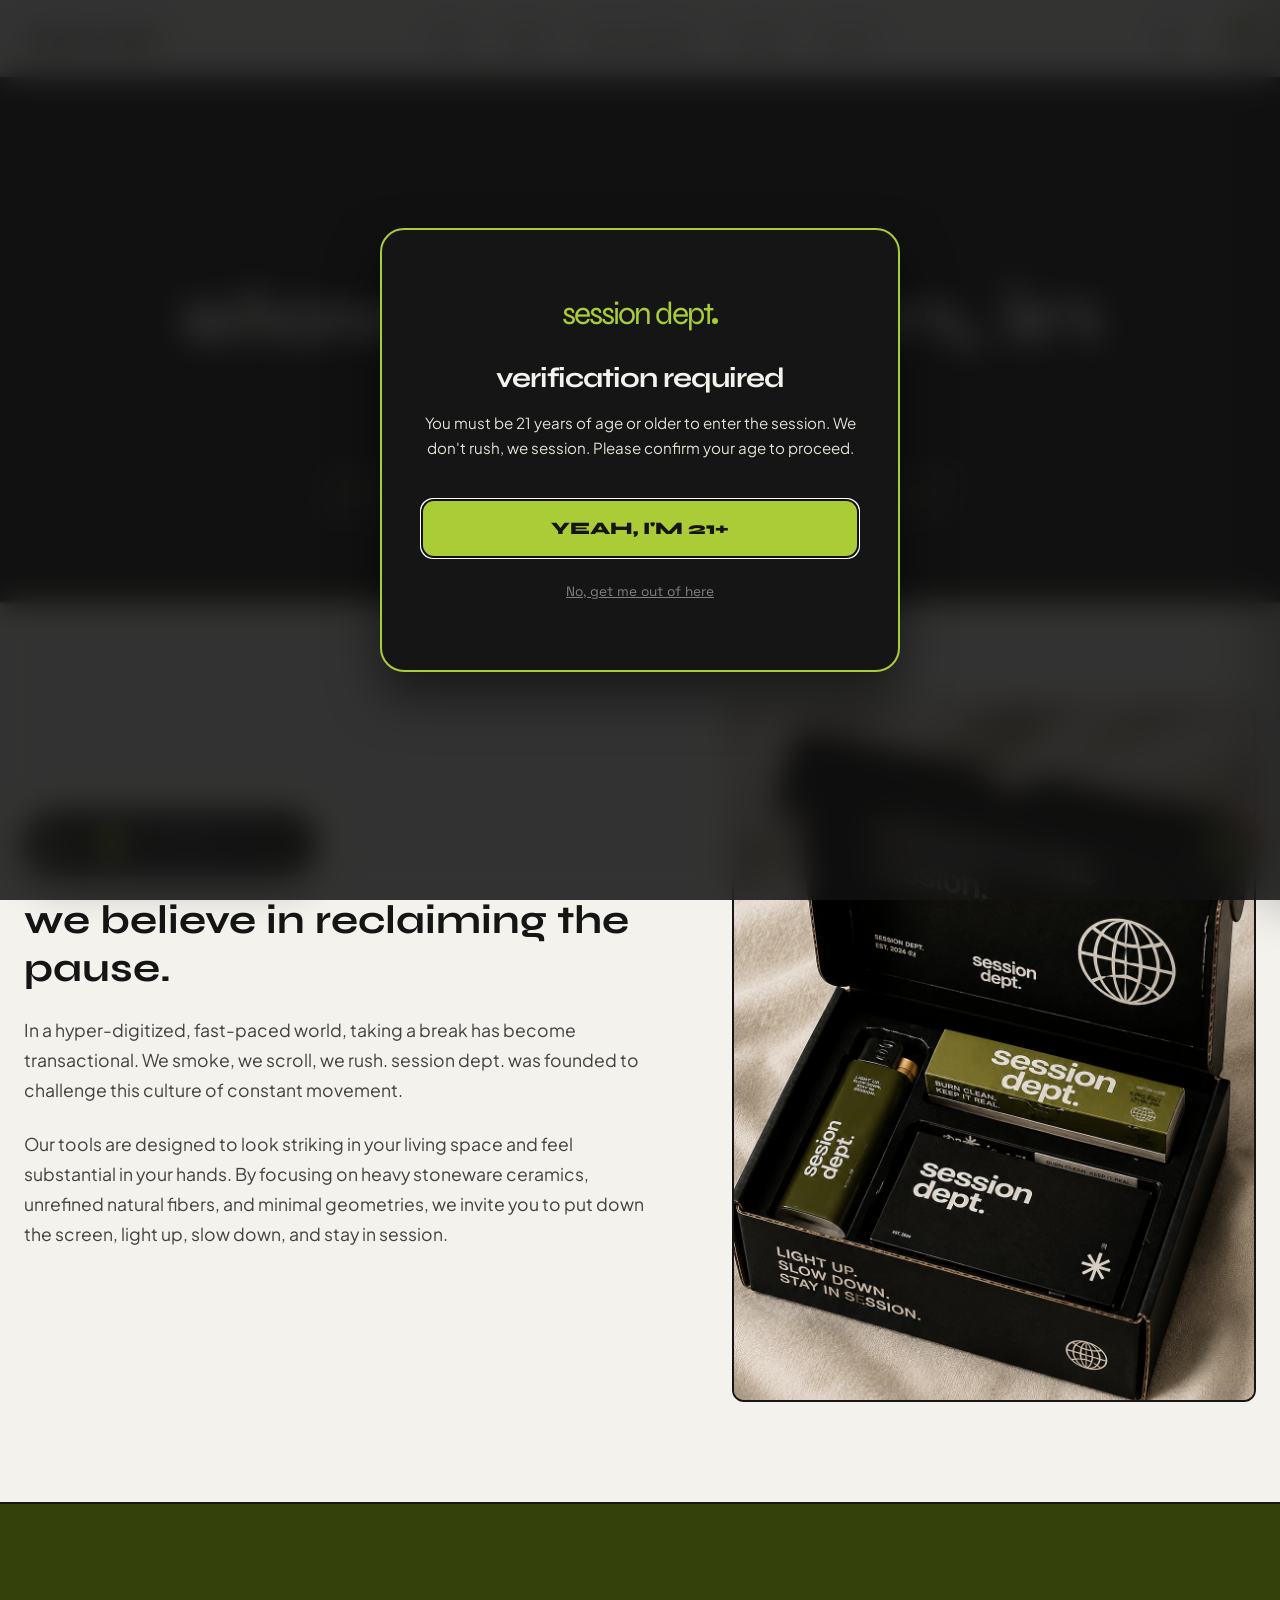
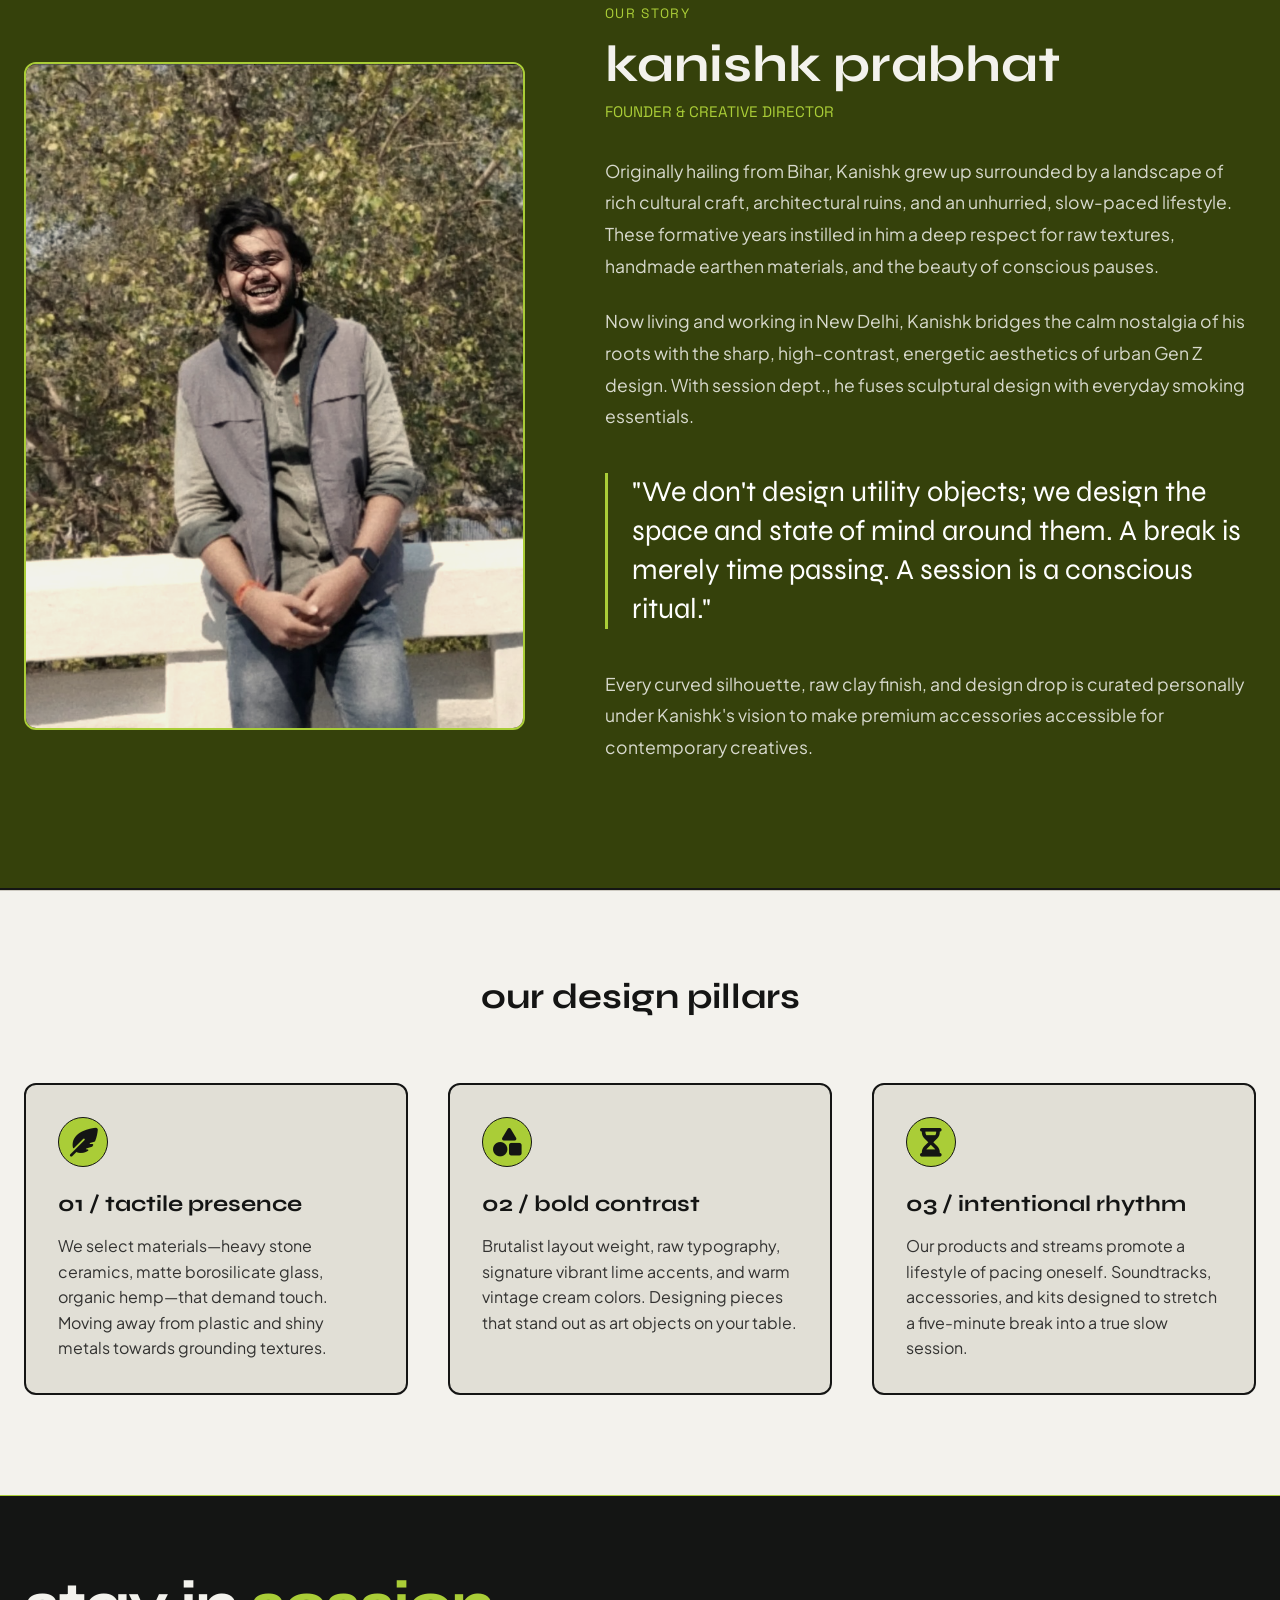
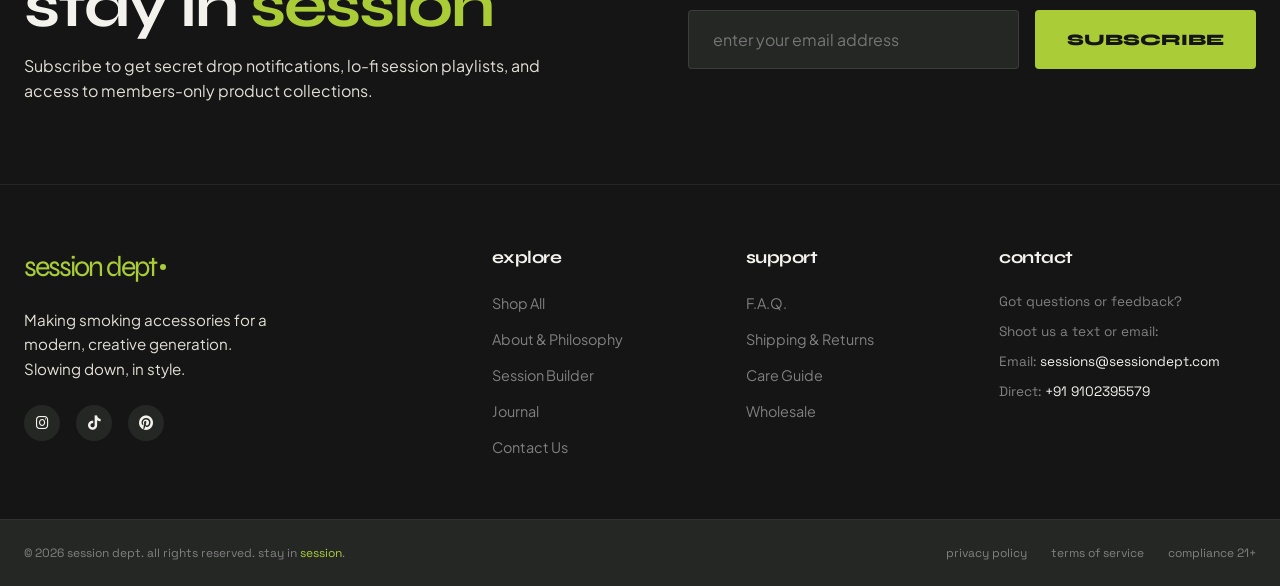
==== commit 1ddfaf04: "Update founder portrait in about.html with new photo" ====
--- a/about.html
+++ b/about.html
@@ -106,7 +106,7 @@
             <div class="founder-container">
                 <div class="founder-grid">
                     <div class="founder-img-wrapper">
-                        <img src="assets/images/tshirt_back.jpg" alt="Founder portrait session style">
+                        <img src="assets/images/founder.jpg" alt="Kanishk Prabhat - Founder of session dept.">
                     </div>
                     <div class="founder-content">
                         <span class="founder-tag">our story</span>
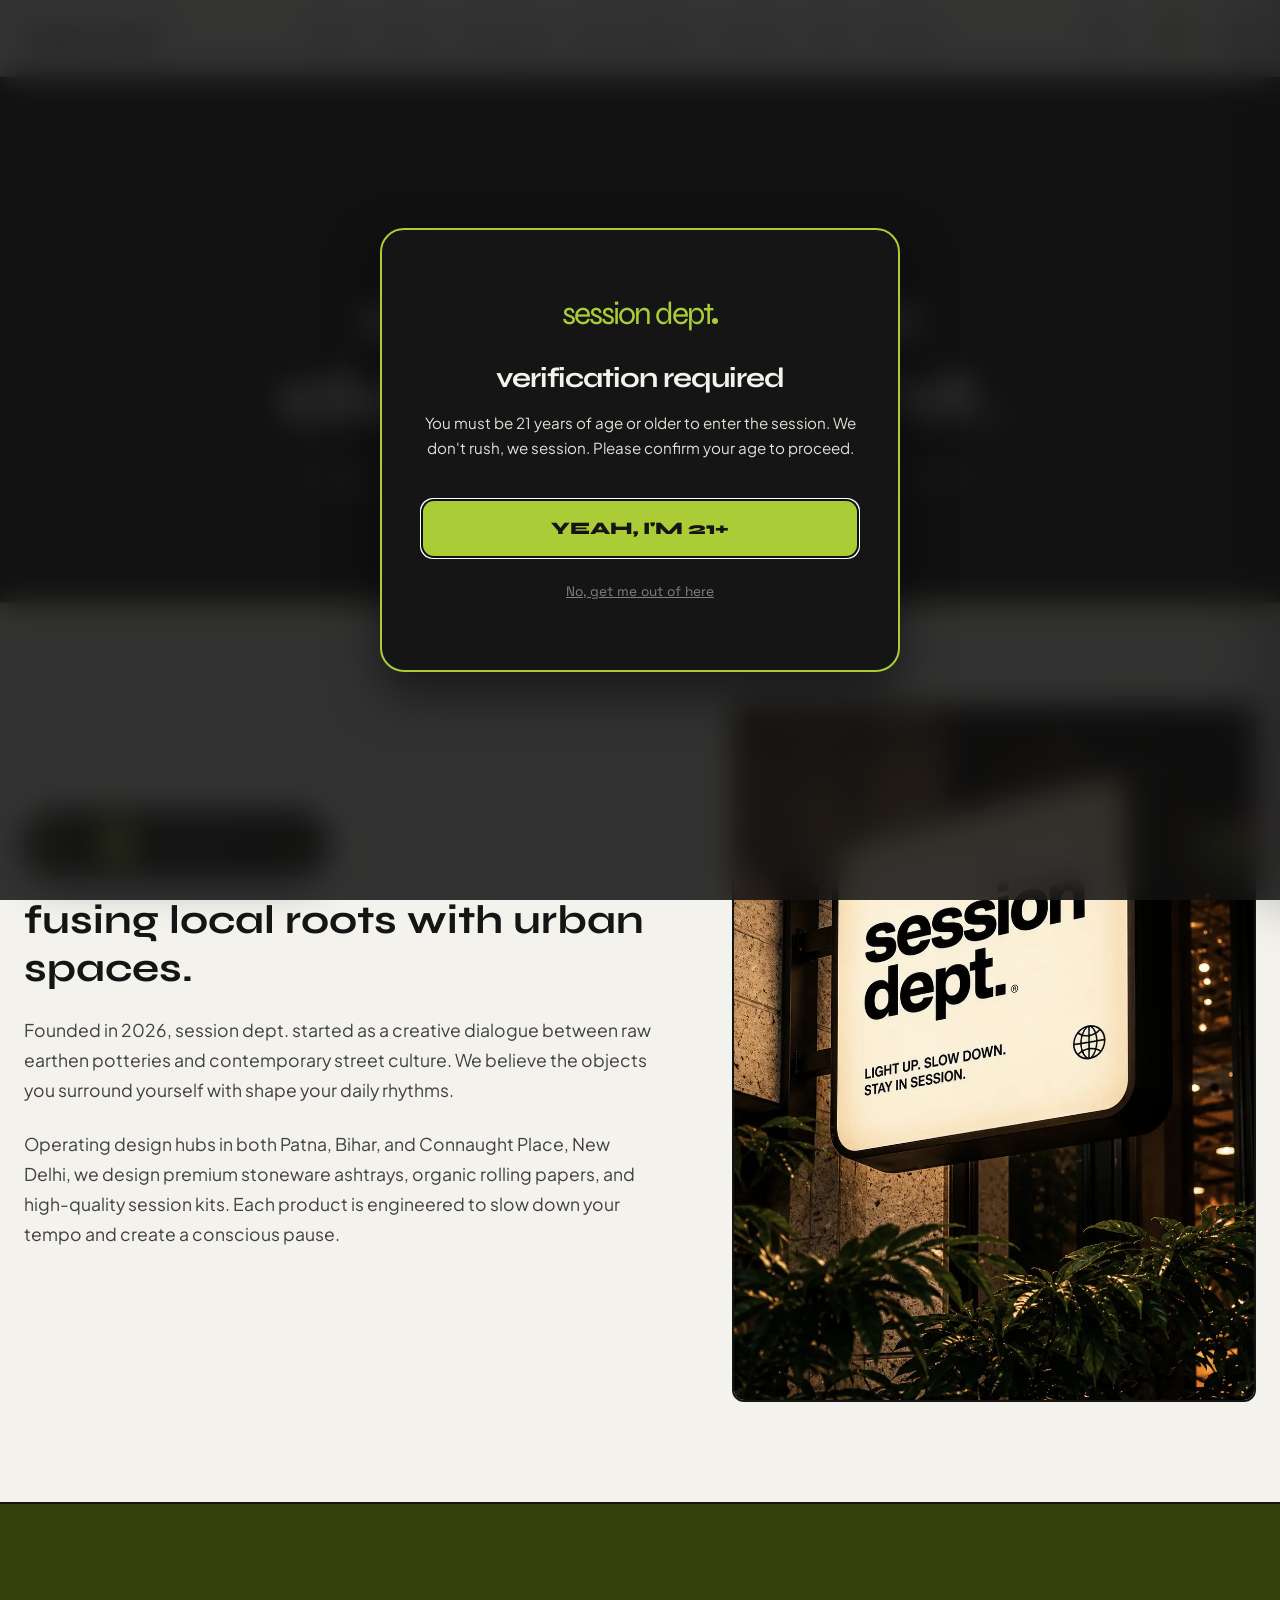
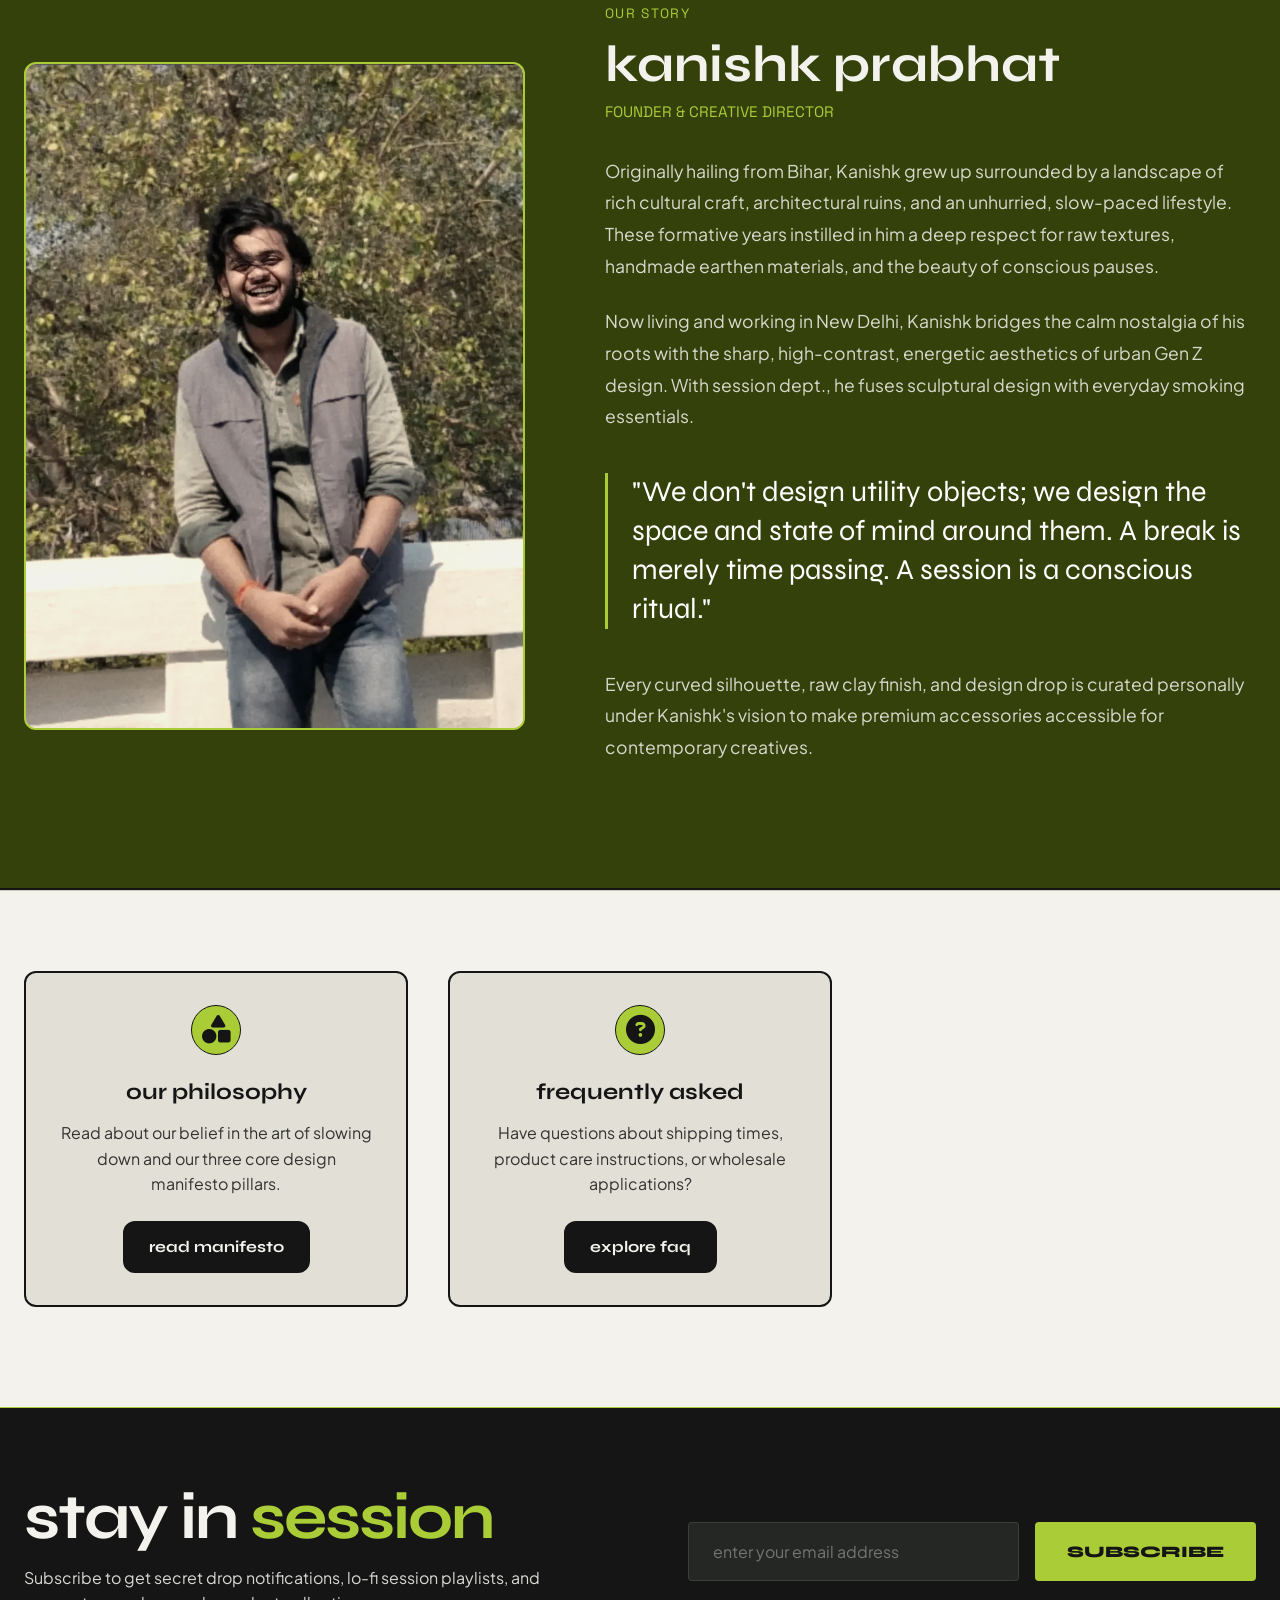
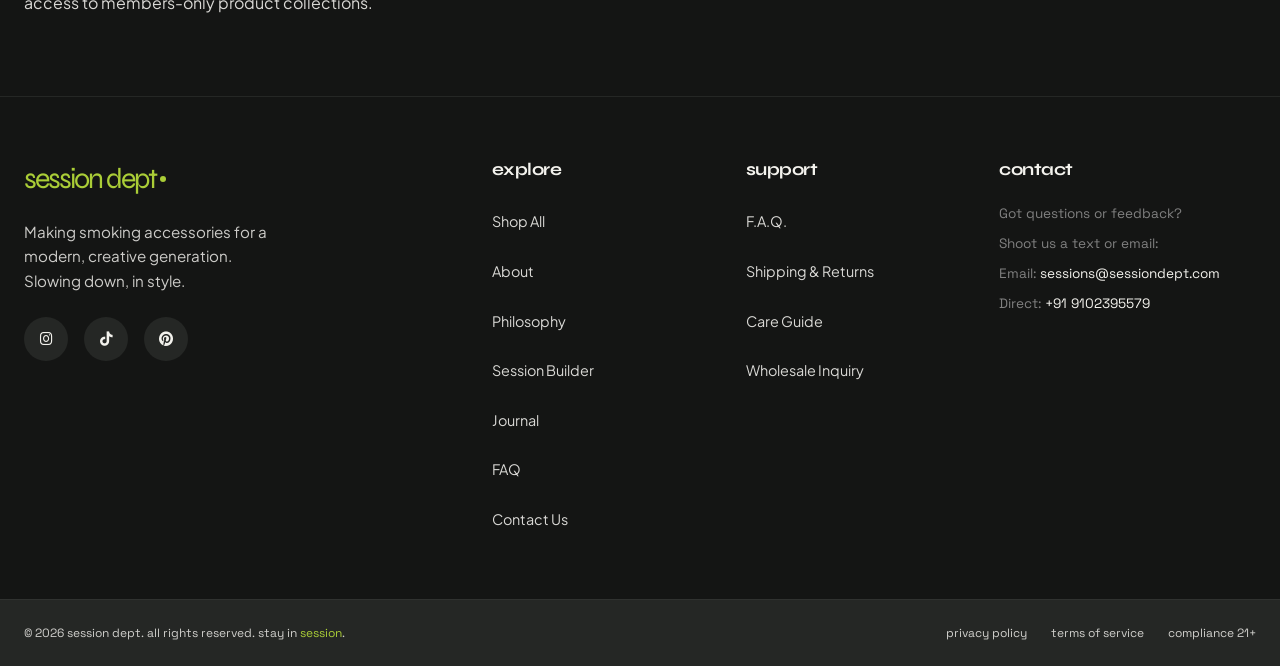
==== commit ddea7cad: "Optimize PageSpeed: Aggressive WebP compression, defer FontAwesome, preload hero LCP, and delay live" ====
--- a/about.html
+++ b/about.html
@@ -3,18 +3,72 @@
 <head>
     <meta charset="UTF-8">
     <meta name="viewport" content="width=device-width, initial-scale=1.0">
-    <title>About & Philosophy | session dept.</title>
+    <title>About session dept. | Founder Kanishk Prabhat</title>
     
     <!-- SEO Meta Tags -->
-    <meta name="description" content="Learn about session dept., our philosophy, design manifesto, and founder Kanishk Prabhat. Bridging Bihar traditional roots with Delhi Gen Z aesthetics.">
-    <meta name="keywords" content="session dept, philosophy, Kanishk Prabhat, founder, smoking accessories, Gen Z design, Bihar, Delhi">
+    <meta name="description" content="Learn about session dept. and founder Kanishk Prabhat. Discover our journey from the clay pottery traditions of Bihar to the modern design aesthetics of New Delhi.">
+    <meta name="keywords" content="session dept, founder, Kanishk Prabhat, Bihar potteries, New Delhi design studio, premium smoking accessories, streetwear design">
     <meta name="author" content="session dept.">
     
+    <!-- Canonical Tag -->
+    <link rel="canonical" href="https://sessiondept.com/about.html">
+    
+    <!-- Google Search Console Verification Placeholder -->
+    <meta name="google-site-verification" content="YOUR_GSC_VERIFICATION_TOKEN_HERE">
+    
+    <!-- Open Graph Metadata -->
+    <meta property="og:title" content="About session dept. | Founder Kanishk Prabhat">
+    <meta property="og:description" content="Discover the story of session dept. and our founder, Kanishk Prabhat. Bridging traditional craftsmanship with modern Gen Z aesthetic.">
+    <meta property="og:type" content="website">
+    <meta property="og:url" content="https://sessiondept.com/about.html">
+    <meta property="og:image" content="https://sessiondept.com/assets/images/founder.webp">
+    <meta property="og:site_name" content="session dept.">
+    
+    <!-- Twitter Card Metadata -->
+    <meta name="twitter:card" content="summary_large_image">
+    <meta name="twitter:title" content="About session dept. | Founder Kanishk Prabhat">
+    <meta name="twitter:description" content="Discover the story of session dept. and our founder, Kanishk Prabhat. Bridging traditional craftsmanship with modern Gen Z aesthetic.">
+    <meta name="twitter:image" content="https://sessiondept.com/assets/images/founder.webp">
+    
+    <!-- Google Analytics Placeholder. Insert GA4 tracking ID (e.g., G-XXXXXXXXXX) here. -->
+    <!-- 
+    <script async src="https://www.googletagmanager.com/gtag/js?id=G-XXXXXXXXXX"></script>
+    <script>
+      window.dataLayer = window.dataLayer || [];
+      function gtag(){dataLayer.push(arguments);}
+      gtag('js', new Date());
+      gtag('config', 'G-XXXXXXXXXX');
+    </script>
+    -->
+    
+    <!-- Google Fonts Preconnect -->
+    <link rel="preconnect" href="https://fonts.googleapis.com">
+    <link rel="preconnect" href="https://fonts.gstatic.com" crossorigin>
     <!-- Stylesheet -->
     <link rel="stylesheet" href="styles.css">
     
     <!-- FontAwesome for Icons -->
-    <link rel="stylesheet" href="https://cdnjs.cloudflare.com/ajax/libs/font-awesome/6.4.0/css/all.min.css">
+    <link rel="preload" href="https://cdnjs.cloudflare.com/ajax/libs/font-awesome/6.4.0/css/all.min.css" as="style" onload="this.onload=null;this.rel='stylesheet'">
+    <noscript><link rel="stylesheet" href="https://cdnjs.cloudflare.com/ajax/libs/font-awesome/6.4.0/css/all.min.css"></noscript>
+    
+    <!-- JSON-LD Structured Data: Breadcrumb -->
+    <script type="application/ld+json">
+    {
+      "@context": "https://schema.org",
+      "@type": "BreadcrumbList",
+      "itemListElement": [{
+        "@type": "ListItem",
+        "position": 1,
+        "name": "Home",
+        "item": "https://sessiondept.com/index.html"
+      },{
+        "@type": "ListItem",
+        "position": 2,
+        "name": "About",
+        "item": "https://sessiondept.com/about.html"
+      }]
+    }
+    </script>
 </head>
 <body>
 
@@ -25,15 +79,15 @@
     <!-- ==========================================================================
          Compliance Age Gate Modal
          ========================================================================== -->
-    <dialog id="age-gate-dialog" class="age-gate-dialog">
+    <dialog id="age-gate-dialog" class="age-gate-dialog" aria-label="Age Verification Gate">
         <div class="age-gate-container">
             <div class="age-gate-card" id="age-gate-card">
                 <div class="age-gate-logo">session dept<span class="logo-dot"></span></div>
                 <h1 class="age-gate-title">verification required</h1>
                 <p class="age-gate-text">You must be 21 years of age or older to enter the session. We don't rush, we session. Please confirm your age to proceed.</p>
                 <div class="age-gate-buttons">
-                    <button id="btn-confirm-age" class="btn-confirm-age" type="button">YEAH, I'M 21+</button>
-                    <button id="btn-reject-age" class="btn-reject-age" type="button">No, get me out of here</button>
+                    <button id="btn-confirm-age" class="btn-confirm-age" type="button" aria-label="Confirm age 21 or older">YEAH, I'M 21+</button>
+                    <button id="btn-reject-age" class="btn-reject-age" type="button" aria-label="Reject age and exit site">No, get me out of here</button>
                 </div>
             </div>
         </div>
@@ -44,27 +98,32 @@
          ========================================================================== -->
     <header class="main-header" id="main-header">
         <div class="header-container">
-            <a href="index.html" class="logo-link" id="logo-link">
+            <a href="index.html" class="logo-link" id="logo-link" aria-label="session dept. homepage">
                 <div class="logo-text">session dept<span class="logo-dot"></span></div>
             </a>
             
-            <nav class="main-nav">
+            <nav class="main-nav" id="main-nav" aria-label="Main Navigation">
                 <ul class="nav-list">
                     <li><a href="index.html#shop" class="nav-link">Shop</a></li>
                     <li><a href="about.html" class="nav-link active">About</a></li>
+                    <li><a href="philosophy.html" class="nav-link">Philosophy</a></li>
                     <li><a href="index.html#builder" class="nav-link">Session Builder</a></li>
                     <li><a href="journal.html" class="nav-link">Journal</a></li>
+                    <li><a href="faq.html" class="nav-link">FAQ</a></li>
                     <li><a href="contact.html" class="nav-link">Contact</a></li>
                 </ul>
             </nav>
             
             <div class="header-actions">
-                <button class="header-btn" id="playlist-toggle-btn" title="Toggle Lo-fi Ambient Music">
+                <button class="header-btn" id="playlist-toggle-btn" title="Toggle Lo-fi Ambient Music" aria-label="Toggle ambient background music">
                     <i class="fa-solid fa-compact-disc"></i>
                 </button>
-                <button class="header-btn" id="cart-toggle-btn" title="Open Shopping Cart">
+                <button class="header-btn" id="cart-toggle-btn" title="Open Shopping Cart" aria-label="View shopping cart">
                     <i class="fa-solid fa-shopping-bag"></i>
                     <span class="cart-count" id="cart-count">0</span>
+                </button>
+                <button class="header-btn mobile-nav-toggle" id="mobile-nav-toggle" aria-label="Toggle Navigation Menu" aria-expanded="false" aria-controls="main-nav">
+                    <i class="fa-solid fa-bars"></i>
                 </button>
             </div>
         </div>
@@ -76,25 +135,25 @@
              ========================================================================== -->
         <section class="subpage-hero">
             <div class="subpage-hero-container">
-                <span class="subpage-tag">philosophy</span>
-                <h1 class="subpage-title">slowing down, in style.</h1>
-                <p class="subpage-subtitle">session dept. is a design project focused on sensory objects and premium smoking accessories for a modern, creative generation.</p>
+                <span class="subpage-tag">about us</span>
+                <h1 class="subpage-title">about the department.</h1>
+                <p class="subpage-subtitle">Bridging local craftsmanship with modern streetwear aesthetics. We design sensory objects for intentional spaces.</p>
             </div>
         </section>
 
         <!-- ==========================================================================
-             About Intro / Manifesto
+             About Brand Section
              ========================================================================== -->
         <section class="about-intro-section reveal-on-scroll">
             <div class="about-intro-grid">
                 <div class="about-intro-content">
-                    <span class="about-manifesto-badge">manifesto v1.0</span>
-                    <h3>we believe in reclaiming the pause.</h3>
-                    <p>In a hyper-digitized, fast-paced world, taking a break has become transactional. We smoke, we scroll, we rush. session dept. was founded to challenge this culture of constant movement.</p>
-                    <p>Our tools are designed to look striking in your living space and feel substantial in your hands. By focusing on heavy stoneware ceramics, unrefined natural fibers, and minimal geometries, we invite you to put down the screen, light up, slow down, and stay in session.</p>
+                    <span class="about-manifesto-badge">the studio</span>
+                    <h3>fusing local roots with urban spaces.</h3>
+                    <p>Founded in 2026, session dept. started as a creative dialogue between raw earthen potteries and contemporary street culture. We believe the objects you surround yourself with shape your daily rhythms.</p>
+                    <p>Operating design hubs in both Patna, Bihar, and Connaught Place, New Delhi, we design premium stoneware ashtrays, organic rolling papers, and high-quality session kits. Each product is engineered to slow down your tempo and create a conscious pause.</p>
                 </div>
                 <div class="about-intro-media">
-                    <img src="assets/images/welcome_box.jpg" alt="session dept. curated welcome package">
+                    <img src="assets/images/outdoor_sign.webp" alt="session dept. outdoor illuminated logo sign" width="307" height="512" loading="lazy">
                 </div>
             </div>
         </section>
@@ -106,7 +165,7 @@
             <div class="founder-container">
                 <div class="founder-grid">
                     <div class="founder-img-wrapper">
-                        <img src="assets/images/founder.jpg" alt="Kanishk Prabhat - Founder of session dept.">
+                        <img src="assets/images/founder.webp" alt="Kanishk Prabhat - Founder of session dept." width="307" height="512" loading="lazy">
                     </div>
                     <div class="founder-content">
                         <span class="founder-tag">our story</span>
@@ -129,28 +188,23 @@
         </section>
 
         <!-- ==========================================================================
-             Design Pillars
+             Link Out Section
              ========================================================================== -->
         <section class="about-intro-section reveal-on-scroll" style="border-top: 1px solid var(--color-cream-border); padding-top: 80px;">
-            <h3 style="font-family: var(--font-display); font-size: 2.2rem; text-align: center; margin-bottom: 60px; text-transform: lowercase;">our design pillars</h3>
             <div class="journal-grid">
-                <!-- Pillar 1 -->
-                <div class="contact-card-box">
-                    <div class="contact-card-icon"><i class="fa-solid fa-feather-pointed"></i></div>
-                    <h3 class="contact-card-title">01 / tactile presence</h3>
-                    <p class="contact-card-text">We select materials—heavy stone ceramics, matte borosilicate glass, organic hemp—that demand touch. Moving away from plastic and shiny metals towards grounding textures.</p>
-                </div>
-                <!-- Pillar 2 -->
-                <div class="contact-card-box">
-                    <div class="contact-card-icon"><i class="fa-solid fa-shapes"></i></div>
-                    <h3 class="contact-card-title">02 / bold contrast</h3>
-                    <p class="contact-card-text">Brutalist layout weight, raw typography, signature vibrant lime accents, and warm vintage cream colors. Designing pieces that stand out as art objects on your table.</p>
-                </div>
-                <!-- Pillar 3 -->
-                <div class="contact-card-box">
-                    <div class="contact-card-icon"><i class="fa-solid fa-hourglass-half"></i></div>
-                    <h3 class="contact-card-title">03 / intentional rhythm</h3>
-                    <p class="contact-card-text">Our products and streams promote a lifestyle of pacing oneself. Soundtracks, accessories, and kits designed to stretch a five-minute break into a true slow session.</p>
+                <!-- Card 1 -->
+                <div class="contact-card-box" style="text-align: center;">
+                    <div class="contact-card-icon" style="margin: 0 auto 20px;" aria-hidden="true"><i class="fa-solid fa-shapes"></i></div>
+                    <h3 class="contact-card-title">our philosophy</h3>
+                    <p class="contact-card-text" style="margin-bottom: 24px;">Read about our belief in the art of slowing down and our three core design manifesto pillars.</p>
+                    <a href="philosophy.html" class="btn-primary" style="display: inline-block; padding: 12px 24px; text-decoration: none;">read manifesto</a>
+                </div>
+                <!-- Card 2 -->
+                <div class="contact-card-box" style="text-align: center;">
+                    <div class="contact-card-icon" style="margin: 0 auto 20px;" aria-hidden="true"><i class="fa-solid fa-circle-question"></i></div>
+                    <h3 class="contact-card-title">frequently asked</h3>
+                    <p class="contact-card-text" style="margin-bottom: 24px;">Have questions about shipping times, product care instructions, or wholesale applications?</p>
+                    <a href="faq.html" class="btn-primary" style="display: inline-block; padding: 12px 24px; text-decoration: none;">explore faq</a>
                 </div>
             </div>
         </section>
@@ -161,18 +215,18 @@
          ========================================================================== -->
     <div class="floating-audio-player" id="floating-audio-player">
         <div class="player-vinyl-wrapper">
-            <div class="vinyl-disc" id="vinyl-disc"></div>
-            <div class="vinyl-center"></div>
+            <div class="vinyl-disc" id="vinyl-disc" aria-hidden="true"></div>
+            <div class="vinyl-center" aria-hidden="true"></div>
         </div>
         <div class="player-controls">
-            <button class="player-toggle-btn" id="player-toggle-btn" title="Play Ambient Music">
+            <button class="player-toggle-btn" id="player-toggle-btn" title="Play Ambient Music" aria-label="Play Lo-fi music stream">
                 <i class="fa-solid fa-play" id="player-btn-icon"></i>
             </button>
             <div class="player-track-info">
                 <span class="player-track-title" id="player-track-title">lo-fi sessions vol. 1</span>
                 <span class="player-track-desc" id="player-track-desc">lo-fi chill beats</span>
             </div>
-            <div class="player-visualizer" id="player-visualizer">
+            <div class="player-visualizer" id="player-visualizer" aria-hidden="true">
                 <div class="visualizer-bar"></div>
                 <div class="visualizer-bar"></div>
                 <div class="visualizer-bar"></div>
@@ -181,17 +235,17 @@
         </div>
         
         <!-- Audio Stream Element -->
-        <audio id="ambient-audio" loop src="https://www.soundhelix.com/examples/mp3/SoundHelix-Song-8.mp3"></audio>
+        <audio id="ambient-audio" loop src="https://www.soundhelix.com/examples/mp3/SoundHelix-Song-8.mp3" preload="none"></audio>
     </div>
 
     <!-- ==========================================================================
          Slide-out E-Commerce Cart Drawer
          ========================================================================== -->
     <div class="cart-drawer-overlay" id="cart-drawer-overlay"></div>
-    <div class="cart-drawer" id="cart-drawer">
+    <div class="cart-drawer" id="cart-drawer" role="dialog" aria-label="Shopping Cart">
         <div class="cart-header">
             <h3 class="cart-title">your session cart</h3>
-            <button class="btn-close-cart" id="btn-close-cart" title="Close Cart">
+            <button class="btn-close-cart" id="btn-close-cart" title="Close Cart" aria-label="Close Shopping Cart">
                 <i class="fa-solid fa-xmark"></i>
             </button>
         </div>
@@ -209,18 +263,18 @@
                 <span>Total</span>
                 <span id="cart-total-price">₹0.00</span>
             </div>
-            <button class="btn-checkout" id="btn-checkout">PROCEED TO CHECKOUT</button>
+            <button class="btn-checkout" id="btn-checkout" aria-label="Proceed to checkout session">PROCEED TO CHECKOUT</button>
         </div>
     </div>
 
     <!-- ==========================================================================
          Checkout Completion Dialog (Modal)
          ========================================================================== -->
-    <dialog id="checkout-dialog" class="checkout-dialog">
+    <dialog id="checkout-dialog" class="checkout-dialog" aria-label="Checkout confirmation">
         <span class="checkout-dialog-icon"><i class="fa-solid fa-circle-check" style="color: var(--color-lime);"></i></span>
         <h2 class="checkout-dialog-title">order confirmed</h2>
         <p class="checkout-dialog-text">Nice! Your session materials are locked in. A confirmation email and tracking link have been sent to your device. Stay in session.</p>
-        <button class="btn-close-checkout" id="btn-close-checkout">SWEET</button>
+        <button class="btn-close-checkout" id="btn-close-checkout" aria-label="Close confirmation dialog">SWEET</button>
     </dialog>
 
     <!-- ==========================================================================
@@ -234,25 +288,25 @@
                 <p class="newsletter-desc">Subscribe to get secret drop notifications, lo-fi session playlists, and access to members-only product collections.</p>
             </div>
             <div>
-                <form class="newsletter-form" id="newsletter-form">
+                <form class="newsletter-form" id="newsletter-form" aria-label="Newsletter Subscription Form">
                     <div class="newsletter-input-wrapper">
-                        <input type="email" class="newsletter-input" placeholder="enter your email address" required aria-label="Email Address">
+                        <input type="email" class="newsletter-input" placeholder="enter your email address" required aria-label="Email Address for newsletter">
                     </div>
-                    <button class="btn-subscribe" type="submit">SUBSCRIBE</button>
+                    <button class="btn-subscribe" type="submit" aria-label="Subscribe to newsletter">SUBSCRIBE</button>
                 </form>
-                <div class="newsletter-feedback" id="newsletter-feedback"></div>
+                <div class="newsletter-feedback" id="newsletter-feedback" aria-live="polite"></div>
             </div>
         </div>
 
         <!-- Secondary links -->
         <div class="footer-nav-block">
             <div class="footer-brand-info">
-                <a href="index.html" class="footer-logo">session dept<span class="logo-dot"></span></a>
+                <a href="index.html" class="footer-logo" aria-label="session dept. logo">session dept<span class="logo-dot"></span></a>
                 <p class="footer-tagline">Making smoking accessories for a modern, creative generation. Slowing down, in style.</p>
                 <div class="footer-socials">
-                    <a href="https://instagram.com" target="_blank" rel="noopener noreferrer" class="social-btn" title="Instagram"><i class="fa-brands fa-instagram"></i></a>
-                    <a href="https://tiktok.com" target="_blank" rel="noopener noreferrer" class="social-btn" title="TikTok"><i class="fa-brands fa-tiktok"></i></a>
-                    <a href="https://pinterest.com" target="_blank" rel="noopener noreferrer" class="social-btn" title="Pinterest"><i class="fa-brands fa-pinterest"></i></a>
+                    <a href="https://instagram.com" target="_blank" rel="noopener noreferrer" class="social-btn" title="Instagram" aria-label="Instagram Page"><i class="fa-brands fa-instagram"></i></a>
+                    <a href="https://tiktok.com" target="_blank" rel="noopener noreferrer" class="social-btn" title="TikTok" aria-label="TikTok Page"><i class="fa-brands fa-tiktok"></i></a>
+                    <a href="https://pinterest.com" target="_blank" rel="noopener noreferrer" class="social-btn" title="Pinterest" aria-label="Pinterest Page"><i class="fa-brands fa-pinterest"></i></a>
                 </div>
             </div>
             
@@ -260,9 +314,11 @@
                 <h3 class="footer-col-title">explore</h3>
                 <ul class="footer-links-list">
                     <li><a href="index.html#shop" class="footer-link">Shop All</a></li>
-                    <li><a href="about.html" class="footer-link">About & Philosophy</a></li>
+                    <li><a href="about.html" class="footer-link">About</a></li>
+                    <li><a href="philosophy.html" class="footer-link">Philosophy</a></li>
                     <li><a href="index.html#builder" class="footer-link">Session Builder</a></li>
                     <li><a href="journal.html" class="footer-link">Journal</a></li>
+                    <li><a href="faq.html" class="footer-link">FAQ</a></li>
                     <li><a href="contact.html" class="footer-link">Contact Us</a></li>
                 </ul>
             </div>
@@ -270,10 +326,10 @@
             <div>
                 <h3 class="footer-col-title">support</h3>
                 <ul class="footer-links-list">
-                    <li><a href="#" class="footer-link">F.A.Q.</a></li>
-                    <li><a href="#" class="footer-link">Shipping & Returns</a></li>
-                    <li><a href="#" class="footer-link">Care Guide</a></li>
-                    <li><a href="#" class="footer-link">Wholesale</a></li>
+                    <li><a href="faq.html" class="footer-link">F.A.Q.</a></li>
+                    <li><a href="faq.html#shipping-faq" class="footer-link">Shipping & Returns</a></li>
+                    <li><a href="faq.html#care-faq" class="footer-link">Care Guide</a></li>
+                    <li><a href="contact.html" class="footer-link">Wholesale Inquiry</a></li>
                 </ul>
             </div>
 
@@ -306,13 +362,13 @@
          ========================================================================== -->
     <div class="chat-widget" id="chat-widget">
         <!-- Chat Bubble Button -->
-        <button class="chat-bubble" id="chat-bubble" title="Open Session Support Chat">
+        <button class="chat-bubble" id="chat-bubble" title="Open Session Support Chat" aria-label="Open support live chat">
             <i class="fa-solid fa-comments"></i>
-            <span class="chat-badge" id="chat-badge">1</span>
+            <span class="chat-badge" id="chat-badge" aria-hidden="true">1</span>
         </button>
         
         <!-- Chat Window Box -->
-        <div class="chat-window" id="chat-window">
+        <div class="chat-window" id="chat-window" role="dialog" aria-label="Support Live Chat">
             <!-- Header -->
             <div class="chat-header-bar">
                 <div class="chat-agent-info">
@@ -322,20 +378,20 @@
                         <span class="chat-status-text"><span class="chat-status-dot"></span>Online</span>
                     </div>
                 </div>
-                <button class="chat-minimize-btn" id="chat-minimize-btn" title="Minimize Chat">
+                <button class="chat-minimize-btn" id="chat-minimize-btn" title="Minimize Chat" aria-label="Minimize Support Chat">
                     <i class="fa-solid fa-minus"></i>
                 </button>
             </div>
             
             <!-- Messages List -->
-            <div class="chat-messages-area" id="chat-messages-area">
+            <div class="chat-messages-area" id="chat-messages-area" aria-live="polite">
                 <!-- Welcome greeting loaded dynamically -->
             </div>
             
             <!-- Input Bar -->
-            <form class="chat-input-bar" id="chat-input-form">
-                <input type="text" id="chat-user-input" class="chat-input-field" placeholder="ask about shipping, papers, bong..." required autocomplete="off">
-                <button type="submit" class="chat-send-btn" title="Send Message">
+            <form class="chat-input-bar" id="chat-input-form" aria-label="Live Chat Input">
+                <input type="text" id="chat-user-input" class="chat-input-field" placeholder="ask about shipping, papers, bong..." required autocomplete="off" aria-label="Message text field">
+                <button type="submit" class="chat-send-btn" title="Send Message" aria-label="Send live chat message">
                     <i class="fa-solid fa-paper-plane"></i>
                 </button>
             </form>
@@ -343,6 +399,6 @@
     </div>
 
     <!-- Script Logic -->
-    <script src="app.js"></script>
+    <script src="app.js" defer></script>
 </body>
 </html>
--- a/styles.css
+++ b/styles.css
@@ -2813,4 +2813,328 @@
     transform: translateX(4px);
 }
 
-
+/* ==========================================================================
+   Mobile Nav, Accessibility, and CWV Performance Tweaks
+   ========================================================================== */
+
+/* 1. Mobile Menu Hamburger Styles */
+.mobile-nav-toggle {
+    display: none;
+    background: transparent;
+    border: none;
+    color: var(--color-charcoal);
+    font-size: 1.35rem;
+    cursor: pointer;
+    width: 44px;
+    height: 44px;
+    align-items: center;
+    justify-content: center;
+    border-radius: var(--border-radius-sm);
+    transition: background-color var(--transition-fast), color var(--transition-fast);
+}
+
+body.dark-mode-sections .mobile-nav-toggle {
+    color: var(--color-cream);
+}
+
+.mobile-nav-toggle:hover {
+    background-color: var(--color-cream-darker);
+}
+
+body.dark-mode-sections .mobile-nav-toggle:hover {
+    background-color: var(--color-charcoal-light);
+}
+
+/* 2. Responsive Styling overrides for Viewports below 768px */
+@media (max-width: 767px) {
+    html, body {
+        overflow-x: hidden;
+        width: 100%;
+    }
+
+    /* Disable heavy scroll reveal animations and keyframe spins on mobile to speed up paint/LCP */
+    .reveal-on-scroll {
+        opacity: 1 !important;
+        transform: none !important;
+        transition: none !important;
+    }
+    .vinyl-disc.playing {
+        animation: none !important;
+    }
+    .custom-cursor, .custom-cursor-ring {
+        display: none !important;
+        pointer-events: none !important;
+    }
+
+    /* Mobile Header adjustments */
+    .header-container {
+        padding: 10px 16px;
+    }
+
+    .logo-text {
+        font-size: 1.5rem;
+    }
+
+    .mobile-nav-toggle {
+        display: flex;
+    }
+
+    /* Slide-down Mobile Navigation Overlay */
+    .main-nav {
+        display: block !important;
+        position: fixed;
+        top: 68px; /* header height */
+        left: 0;
+        width: 100%;
+        height: calc(100vh - 68px);
+        background-color: var(--color-charcoal);
+        border-top: 1px solid var(--color-charcoal-light);
+        padding: 40px 24px;
+        transform: translateY(-101%);
+        transition: transform var(--transition-medium);
+        z-index: 99;
+        overflow-y: auto;
+        box-shadow: 0 10px 30px rgba(0,0,0,0.3);
+    }
+
+    .main-nav.open {
+        transform: translateY(0);
+    }
+
+    .nav-list {
+        flex-direction: column;
+        gap: 24px;
+        align-items: center;
+        width: 100%;
+    }
+
+    .nav-link {
+        font-size: 1.35rem;
+        color: var(--color-cream) !important;
+        display: block;
+        width: 100%;
+        text-align: center;
+        padding: 12px 0;
+        font-family: var(--font-display);
+        text-transform: lowercase;
+    }
+
+    .nav-link::after {
+        display: none; /* Hide hover underline animation on mobile */
+    }
+
+    .nav-link.active {
+        color: var(--color-lime) !important;
+    }
+
+    /* Spacing fixes for Hero Section */
+    .hero-section {
+        flex-direction: column;
+        padding: 40px 16px 60px;
+        gap: 40px;
+    }
+
+    .hero-content {
+        text-align: center;
+    }
+
+    .hero-title {
+        font-size: clamp(2rem, 8vw, 3.2rem);
+    }
+
+    .hero-description {
+        font-size: 1rem;
+        margin: 20px 0 32px;
+    }
+
+    .hero-collage {
+        width: 100%;
+        aspect-ratio: 1.1;
+        transform: scale(0.95);
+    }
+
+    .hero-cta-group {
+        justify-content: center;
+        flex-direction: column;
+        gap: 12px;
+    }
+
+    .btn-primary, .btn-secondary {
+        width: 100%;
+        text-align: center;
+    }
+
+    /* spacing adjustments for other sections */
+    .philosophy-container {
+        flex-direction: column;
+        padding: 60px 16px;
+        gap: 40px;
+    }
+
+    .philosophy-media {
+        width: 100%;
+    }
+
+    .philosophy-grid {
+        grid-template-columns: 1fr;
+        gap: 24px;
+    }
+
+    .shop-section {
+        padding: 60px 16px;
+    }
+
+    .shop-header {
+        flex-direction: column;
+        gap: 20px;
+        text-align: center;
+    }
+
+    .builder-section {
+        padding: 60px 16px;
+    }
+
+    .builder-container {
+        grid-template-columns: 1fr;
+        gap: 40px;
+    }
+
+    .merch-section {
+        padding: 60px 16px;
+    }
+
+    /* Newsletter mobile layout details */
+    .newsletter-block {
+        grid-template-columns: 1fr;
+        gap: 32px;
+        padding: 48px 24px;
+        text-align: center;
+    }
+
+    .newsletter-form {
+        flex-direction: column;
+        width: 100%;
+    }
+
+    .newsletter-input-wrapper {
+        width: 100%;
+    }
+
+    .btn-subscribe {
+        width: 100%;
+        padding: 18px;
+    }
+
+    /* Footer adjustments */
+    .footer-nav-block {
+        grid-template-columns: 1fr;
+        gap: 40px;
+        padding: 60px 16px;
+        text-align: center;
+    }
+
+    .footer-brand-info {
+        align-items: center;
+    }
+
+    .footer-socials {
+        justify-content: center;
+    }
+
+    .footer-credits .credits-container {
+        flex-direction: column;
+        gap: 16px;
+        text-align: center;
+        padding: 24px 16px;
+    }
+
+    .credits-links {
+        justify-content: center;
+        flex-wrap: wrap;
+    }
+}
+
+/* 3. Spacing Touch Target Standardizations (44x44px Minimum) */
+.header-btn {
+    width: 44px;
+    height: 44px;
+    display: flex;
+    align-items: center;
+    justify-content: center;
+}
+
+.social-btn {
+    width: 44px;
+    height: 44px;
+    display: flex;
+    align-items: center;
+    justify-content: center;
+}
+
+.player-toggle-btn {
+    width: 44px;
+    height: 44px;
+    display: flex;
+    align-items: center;
+    justify-content: center;
+}
+
+.btn-close-cart, .btn-close-checkout, .chat-minimize-btn {
+    min-width: 44px;
+    min-height: 44px;
+    display: flex;
+    align-items: center;
+    justify-content: center;
+}
+
+/* Interactive elements and filters */
+.filter-btn {
+    min-height: 44px;
+    padding: 10px 24px;
+    display: flex;
+    align-items: center;
+    justify-content: center;
+}
+
+/* 4. Skeleton Loading Animation to prevent Cumulative Layout Shift (CLS) */
+.product-image-wrapper, 
+.journal-img-wrapper, 
+.about-intro-media, 
+.founder-img-wrapper,
+.philosophy-media {
+    background: linear-gradient(90deg, var(--color-cream-darker) 25%, var(--color-cream) 50%, var(--color-cream-darker) 75%);
+    background-size: 200% 100%;
+    animation: skeleton-loading 1.6s infinite;
+}
+
+@keyframes skeleton-loading {
+    0% { background-position: 200% 0; }
+    100% { background-position: -200% 0; }
+}
+
+/* 5. Contrast Enhancements for WCAG AA compliance (ratio >= 4.5:1) */
+.footer-tagline, .credits-text, .credits-link {
+    color: rgba(245, 244, 240, 0.82) !important; /* Increase opacity of footer text from 0.65 to 0.82 */
+}
+
+.footer-link {
+    color: rgba(245, 244, 240, 0.88) !important;
+    padding: 8px 0; /* Increase touch target */
+    display: inline-block;
+}
+
+.footer-link:hover {
+    color: var(--color-lime) !important;
+}
+
+.newsletter-desc {
+    color: rgba(245, 244, 240, 0.88) !important;
+}
+
+.faq-summary:focus-visible {
+    outline: 2px solid var(--color-lime);
+    outline-offset: 4px;
+}
+
+
+
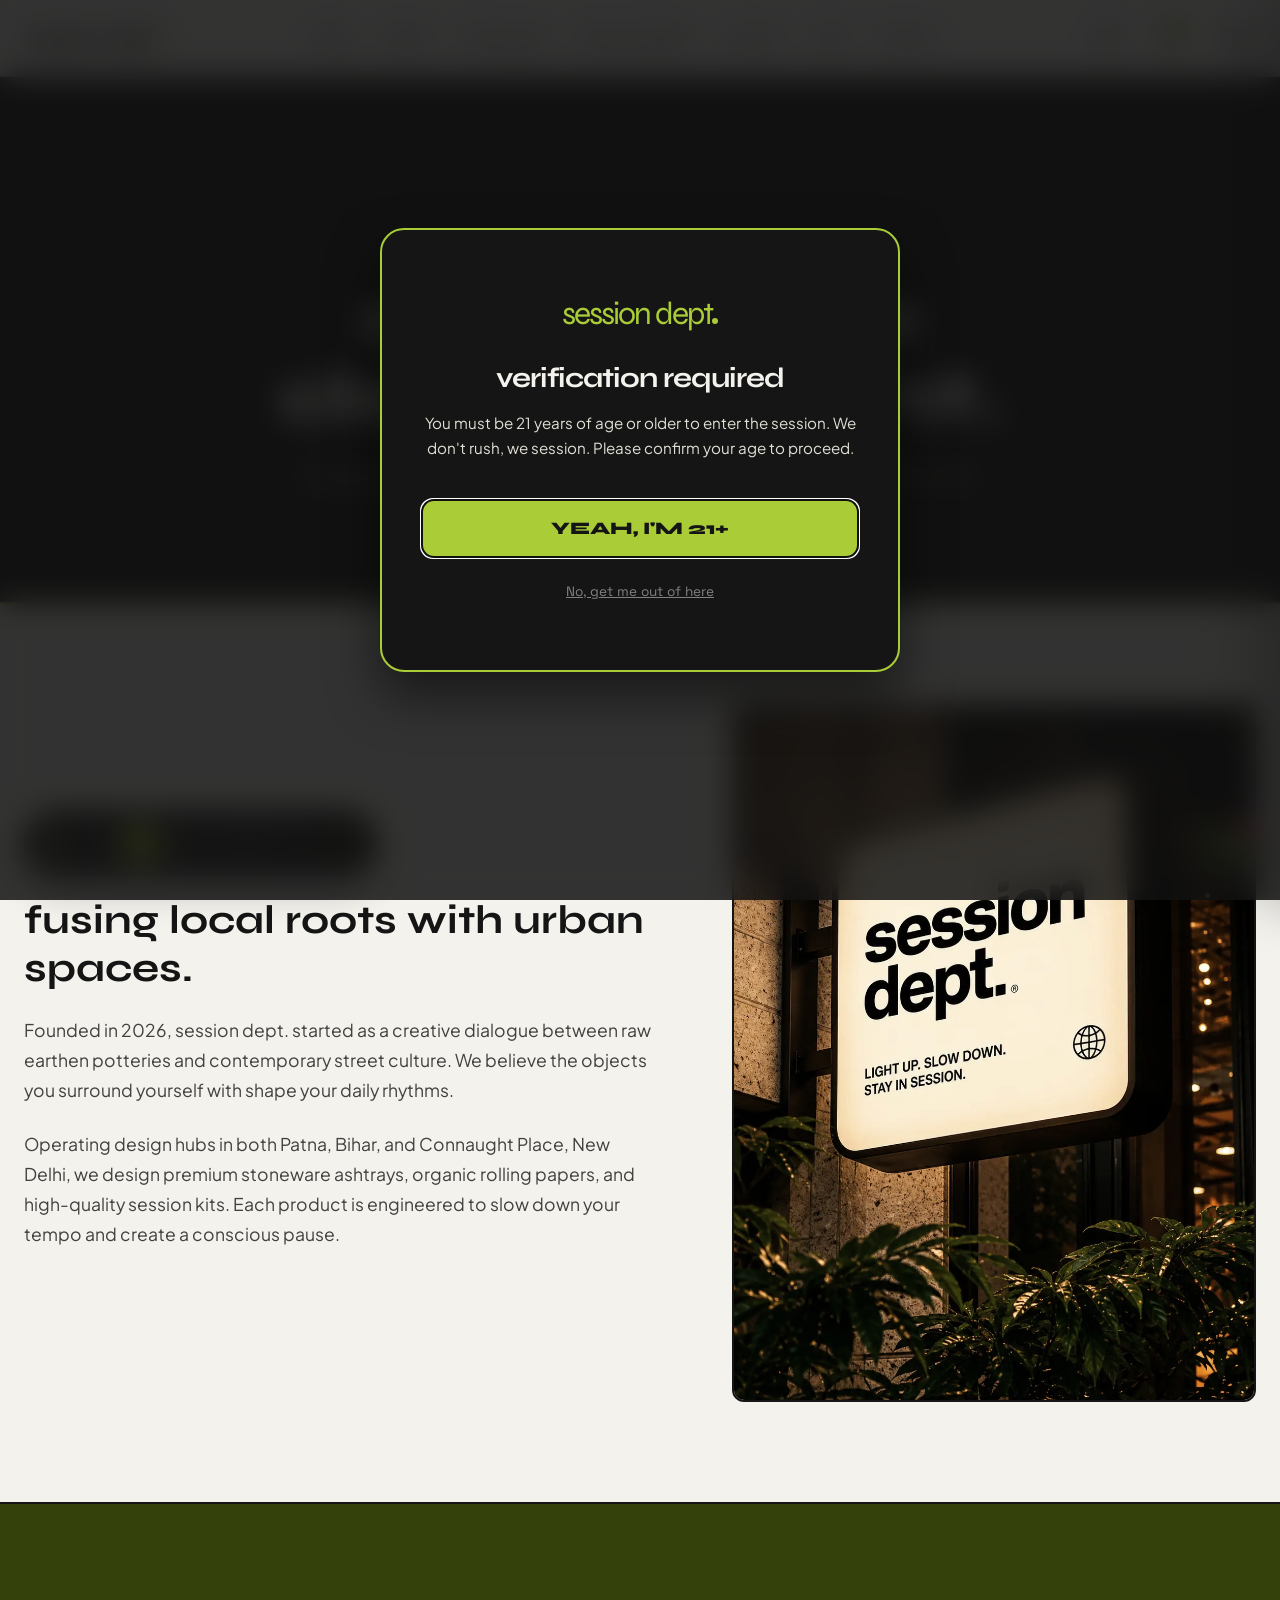
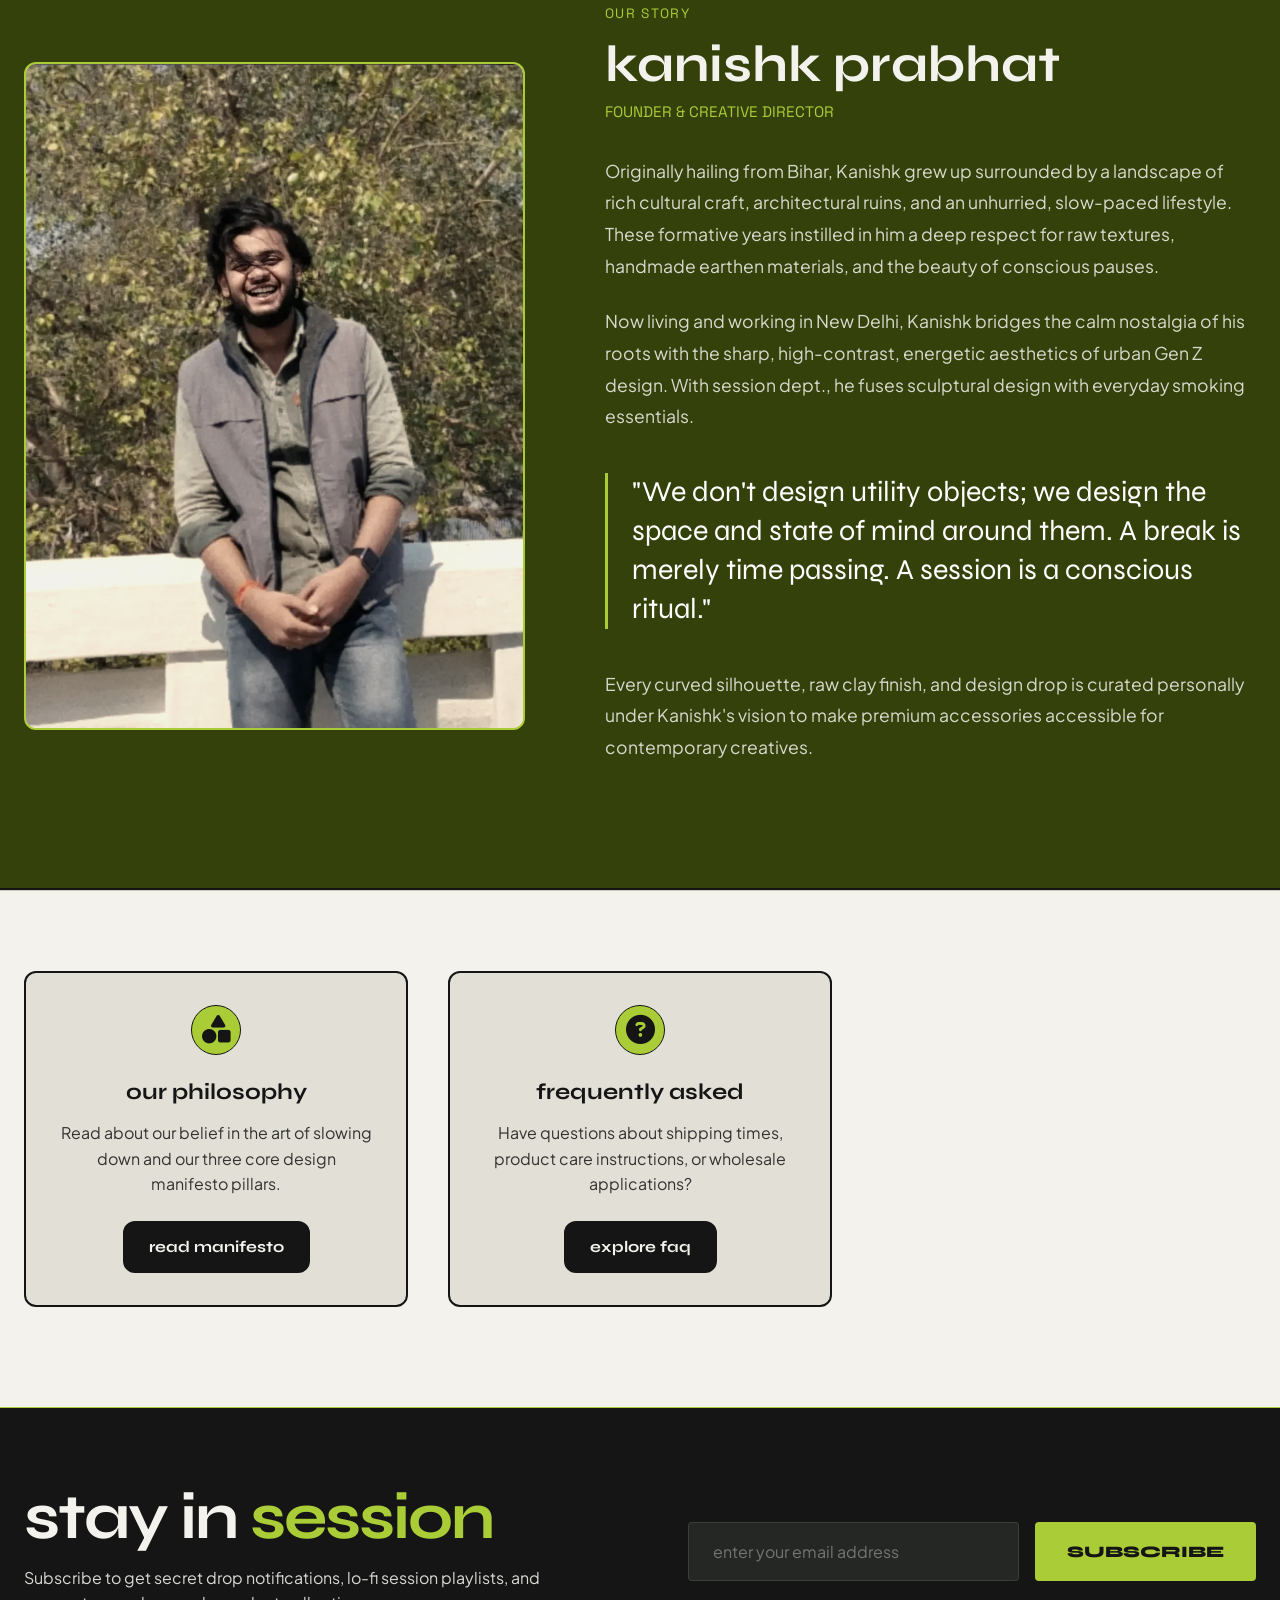
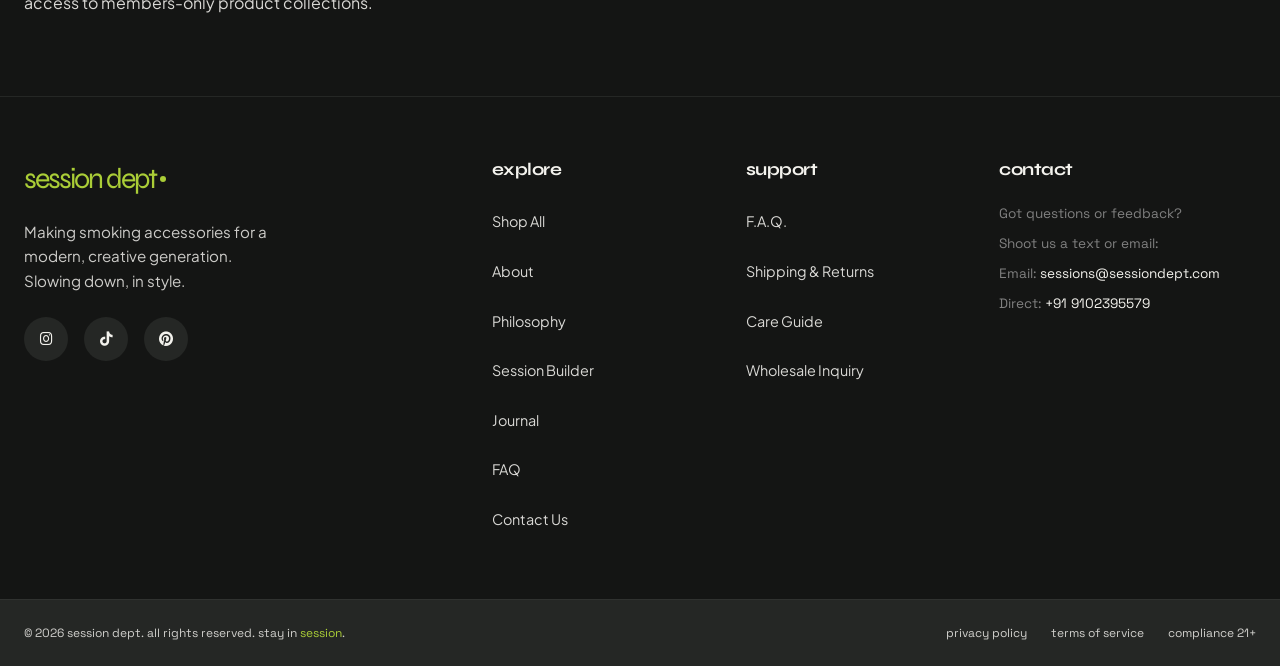
==== commit 73021cef: "feat: implement mobile redesign phase II configurator, audio skip/seek controls, and bottom nav" ====
--- a/about.html
+++ b/about.html
@@ -153,7 +153,10 @@
                     <p>Operating design hubs in both Patna, Bihar, and Connaught Place, New Delhi, we design premium stoneware ashtrays, organic rolling papers, and high-quality session kits. Each product is engineered to slow down your tempo and create a conscious pause.</p>
                 </div>
                 <div class="about-intro-media">
+                    <picture>
+                    <source srcset="assets/images/outdoor_sign-mobile.webp" media="(max-width: 767px)" type="image/webp">
                     <img src="assets/images/outdoor_sign.webp" alt="session dept. outdoor illuminated logo sign" width="307" height="512" loading="lazy">
+                </picture>
                 </div>
             </div>
         </section>
@@ -165,7 +168,10 @@
             <div class="founder-container">
                 <div class="founder-grid">
                     <div class="founder-img-wrapper">
-                        <img src="assets/images/founder.webp" alt="Kanishk Prabhat - Founder of session dept." width="307" height="512" loading="lazy">
+                        <picture>
+                    <source srcset="assets/images/founder-mobile.webp" media="(max-width: 767px)" type="image/webp">
+                    <img src="assets/images/founder.webp" alt="Kanishk Prabhat - Founder of session dept." width="307" height="512" loading="lazy">
+                </picture>
                     </div>
                     <div class="founder-content">
                         <span class="founder-tag">our story</span>
@@ -219,12 +225,27 @@
             <div class="vinyl-center" aria-hidden="true"></div>
         </div>
         <div class="player-controls">
+            <!-- Mobile Prev Button -->
+            <button class="player-nav-btn mobile-only-btn" id="player-prev-btn" aria-label="Previous Track">
+                <i class="fa-solid fa-backward-step"></i>
+            </button>
+            
             <button class="player-toggle-btn" id="player-toggle-btn" title="Play Ambient Music" aria-label="Play Lo-fi music stream">
                 <i class="fa-solid fa-play" id="player-btn-icon"></i>
             </button>
+            
+            <!-- Mobile Next Button -->
+            <button class="player-nav-btn mobile-only-btn" id="player-next-btn" aria-label="Next Track">
+                <i class="fa-solid fa-forward-step"></i>
+            </button>
+
             <div class="player-track-info">
                 <span class="player-track-title" id="player-track-title">lo-fi sessions vol. 1</span>
                 <span class="player-track-desc" id="player-track-desc">lo-fi chill beats</span>
+                <!-- Mobile Timeline Seekbar -->
+                <div class="player-timeline-mobile">
+                    <div class="player-progress-bar-mobile" id="player-progress-bar-mobile"></div>
+                </div>
             </div>
             <div class="player-visualizer" id="player-visualizer" aria-hidden="true">
                 <div class="visualizer-bar"></div>
@@ -400,5 +421,24 @@
 
     <!-- Script Logic -->
     <script src="app.js" defer></script>
+    <!-- Mobile Bottom Navigation Bar -->
+    <div class="mobile-bottom-nav">
+        <a href="index.html" class="mobile-nav-item">
+            <i class="fa-solid fa-house"></i>
+            <span>Home</span>
+        </a>
+        <a href="index.html#shop" class="mobile-nav-item">
+            <i class="fa-solid fa-store"></i>
+            <span>Shop</span>
+        </a>
+        <a href="journal.html" class="mobile-nav-item">
+            <i class="fa-solid fa-book-open"></i>
+            <span>Journal</span>
+        </a>
+        <a href="about.html" class="mobile-nav-item active">
+            <i class="fa-solid fa-user"></i>
+            <span>Account</span>
+        </a>
+    </div>
 </body>
 </html>
--- a/styles.css
+++ b/styles.css
@@ -2846,7 +2846,7 @@
 }
 
 /* 2. Responsive Styling overrides for Viewports below 768px */
-@media (max-width: 767px) {
+@media (max-width: 1023px) {
     html, body {
         overflow-x: hidden;
         width: 100%;
@@ -2859,7 +2859,9 @@
         transition: none !important;
     }
     .vinyl-disc.playing {
-        animation: none !important;
+        animation: spinVinyl 12s linear infinite !important;
+        will-change: transform;
+        transform: translateZ(0);
     }
     .custom-cursor, .custom-cursor-ring {
         display: none !important;
@@ -2872,11 +2874,21 @@
     }
 
     .logo-text {
-        font-size: 1.5rem;
+        font-size: 1.4rem;
     }
 
     .mobile-nav-toggle {
         display: flex;
+    }
+
+    .header-actions {
+        gap: 10px;
+    }
+
+    /* 48px Tap Targets for mobile header and buttons */
+    .header-btn, .mobile-nav-toggle {
+        width: 48px;
+        height: 48px;
     }
 
     /* Slide-down Mobile Navigation Overlay */
@@ -2889,7 +2901,7 @@
         height: calc(100vh - 68px);
         background-color: var(--color-charcoal);
         border-top: 1px solid var(--color-charcoal-light);
-        padding: 40px 24px;
+        padding: 30px 24px;
         transform: translateY(-101%);
         transition: transform var(--transition-medium);
         z-index: 99;
@@ -2903,18 +2915,18 @@
 
     .nav-list {
         flex-direction: column;
-        gap: 24px;
+        gap: 16px;
         align-items: center;
         width: 100%;
     }
 
     .nav-link {
-        font-size: 1.35rem;
+        font-size: 1.25rem;
         color: var(--color-cream) !important;
         display: block;
         width: 100%;
         text-align: center;
-        padding: 12px 0;
+        padding: 16px 0; /* Ensures 48px+ tap target height */
         font-family: var(--font-display);
         text-transform: lowercase;
     }
@@ -2930,8 +2942,12 @@
     /* Spacing fixes for Hero Section */
     .hero-section {
         flex-direction: column;
-        padding: 40px 16px 60px;
-        gap: 40px;
+        padding: 30px 16px 20px;
+        gap: 20px;
+    }
+
+    .hero-collage {
+        display: none !important; /* Hide collage on mobile to bring products up */
     }
 
     .hero-content {
@@ -2939,36 +2955,51 @@
     }
 
     .hero-title {
-        font-size: clamp(2rem, 8vw, 3.2rem);
+        font-size: clamp(1.75rem, 7vw, 2.5rem);
+        line-height: 1.15;
     }
 
     .hero-description {
-        font-size: 1rem;
-        margin: 20px 0 32px;
-    }
-
-    .hero-collage {
-        width: 100%;
-        aspect-ratio: 1.1;
-        transform: scale(0.95);
+        font-size: 0.95rem;
+        line-height: 1.6;
+        margin: 16px 0 24px;
     }
 
     .hero-cta-group {
         justify-content: center;
         flex-direction: column;
         gap: 12px;
+        width: 100%;
+        margin-bottom: 20px;
     }
 
     .btn-primary, .btn-secondary {
         width: 100%;
         text-align: center;
-    }
-
-    /* spacing adjustments for other sections */
+        padding: 16px 24px;
+        min-height: 48px;
+        display: flex;
+        align-items: center;
+        justify-content: center;
+    }
+
+    /* Spacing rhythm adjustments for other sections */
     .philosophy-container {
         flex-direction: column;
-        padding: 60px 16px;
-        gap: 40px;
+        padding: 48px 16px;
+        gap: 32px;
+    }
+
+    .philosophy-title {
+        font-size: clamp(1.8rem, 4.5vw, 2.5rem);
+        line-height: 1.2;
+        margin-bottom: 20px;
+    }
+
+    .philosophy-text {
+        font-size: 0.95rem;
+        line-height: 1.6;
+        margin-bottom: 24px;
     }
 
     .philosophy-media {
@@ -2977,80 +3008,966 @@
 
     .philosophy-grid {
         grid-template-columns: 1fr;
-        gap: 24px;
-    }
-
+        gap: 20px;
+    }
+
+    /* Shop Experience Redesign */
     .shop-section {
-        padding: 60px 16px;
+        padding: 48px 16px;
     }
 
     .shop-header {
+        display: contents; /* Allows filters to sit as direct children of shop-section for true sticky scrolling */
+    }
+
+    .shop-title-group {
+        margin-bottom: 20px;
+        text-align: center;
+        width: 100%;
+    }
+
+    .shop-title {
+        font-size: clamp(2rem, 4.5vw, 2.8rem);
+        line-height: 1.15;
+    }
+
+    .shop-filter-bar {
+        position: sticky;
+        top: 68px; /* sits right below sticky header */
+        background-color: var(--color-cream);
+        padding: 12px 0;
+        z-index: 90;
+        display: flex;
+        justify-content: center;
+        width: 100%;
+        border-bottom: 1px solid var(--color-cream-border);
+        margin-bottom: 30px;
+        gap: 8px;
+    }
+
+    body.dark-mode-sections .shop-filter-bar {
+        background-color: var(--color-charcoal);
+        border-bottom-color: var(--color-charcoal-light);
+    }
+
+    .filter-btn {
+        min-height: 44px;
+        padding: 10px 20px;
+    }
+
+    /* 2-Column Product Grid */
+    .product-grid {
+        grid-template-columns: 1fr 1fr;
+        gap: 16px;
+    }
+
+    .product-card {
+        display: flex;
+        flex-direction: column;
+        justify-content: space-between;
+        background-color: var(--color-cream-darker);
+        border: 1px solid var(--color-cream-border);
+        border-radius: var(--border-radius-md);
+        padding: 12px;
+        transition: transform var(--transition-fast);
+        box-shadow: none;
+    }
+
+    body.dark-mode-sections .product-card {
+        background-color: var(--color-charcoal-light);
+        border-color: var(--color-charcoal);
+    }
+
+    .product-image-wrapper {
+        position: relative;
+        aspect-ratio: 1; /* Square alignment for clean mobile grids */
+        border-radius: var(--border-radius-sm);
+        overflow: hidden;
+        margin-bottom: 12px;
+        background-color: var(--color-cream);
+        border: 1px solid var(--color-cream-border);
+    }
+
+    body.dark-mode-sections .product-image-wrapper {
+        background-color: var(--color-charcoal);
+        border-color: var(--color-charcoal);
+    }
+
+    /* Small logo on top-right of image on mobile */
+    .product-image-wrapper::after {
+        content: "session dept.";
+        position: absolute;
+        top: 8px;
+        right: 8px;
+        font-family: var(--font-display);
+        font-size: 0.65rem;
+        color: var(--color-charcoal);
+        opacity: 0.8;
+        font-weight: 700;
+        z-index: 2;
+    }
+
+    body.dark-mode-sections .product-image-wrapper::after {
+        color: var(--color-cream);
+    }
+
+    /* Badge on top-left of image on mobile */
+    .product-badge {
+        position: absolute;
+        top: 8px;
+        left: 8px;
+        background-color: var(--color-lime);
+        color: var(--color-charcoal);
+        font-family: var(--font-mono);
+        font-size: 0.6rem;
+        font-weight: 700;
+        text-transform: uppercase;
+        padding: 4px 8px;
+        border-radius: var(--border-radius-sm);
+        z-index: 2;
+        margin: 0;
+    }
+
+    .product-img-hover {
+        display: none !important; /* Hide hover image flips on mobile */
+    }
+
+    .product-img-primary {
+        opacity: 1 !important;
+    }
+
+    .product-info {
+        padding: 0;
+        display: flex;
+        flex-direction: column;
+        gap: 6px;
+    }
+
+    .product-meta {
+        display: none; /* Hide blocky meta tags on mobile */
+    }
+
+    .product-title {
+        font-family: var(--font-sans);
+        font-size: 0.9rem;
+        line-height: 1.3;
+        font-weight: 600;
+        margin: 0;
+        color: var(--color-charcoal);
+        display: -webkit-box;
+        -webkit-line-clamp: 2;
+        -webkit-box-orient: vertical;
+        overflow: hidden;
+        text-overflow: ellipsis;
+        height: 2.6em; /* Align cards horizontally */
+    }
+
+    body.dark-mode-sections .product-title {
+        color: var(--color-cream);
+    }
+
+    .product-price {
+        font-family: var(--font-mono);
+        font-size: 0.95rem;
+        font-weight: 700;
+        color: var(--color-charcoal);
+    }
+
+    body.dark-mode-sections .product-price {
+        color: var(--color-cream);
+    }
+
+    /* Full-width Add to Cart button on mobile */
+    .btn-add-cart {
+        width: 100%;
+        background-color: var(--color-charcoal) !important;
+        color: var(--color-white) !important;
+        border: none;
+        padding: 10px 12px;
+        border-radius: var(--border-radius-sm);
+        font-family: var(--font-mono);
+        font-size: 0.8rem;
+        font-weight: 700;
+        cursor: pointer;
+        display: flex;
+        align-items: center;
+        justify-content: center;
+        gap: 8px;
+        margin-top: 8px;
+        min-height: 44px;
+        transition: background-color var(--transition-fast);
+    }
+
+    body.dark-mode-sections .btn-add-cart {
+        background-color: var(--color-lime) !important;
+        color: var(--color-charcoal) !important;
+    }
+
+    /* Session Builder Configurator Section */
+    .builder-section {
+        padding: 48px 16px;
+    }
+
+    .desktop-builder-layout {
+        display: none !important;
+    }
+
+    .mobile-builder-layout {
+        display: flex !important;
         flex-direction: column;
         gap: 20px;
+        width: 100%;
+    }
+
+    /* Configurator Tab indicator */
+    .mobile-step-indicator {
+        display: flex;
+        justify-content: space-between;
+        align-items: center;
+        background-color: var(--color-cream-darker);
+        border: 1px solid var(--color-cream-border);
+        border-radius: var(--border-radius-md);
+        padding: 6px;
+        margin-bottom: 12px;
+        gap: 4px;
+        width: 100%;
+    }
+
+    body.dark-mode-sections .mobile-step-indicator {
+        background-color: var(--color-charcoal-light);
+        border-color: var(--color-charcoal);
+    }
+
+    .mobile-step-tab {
+        flex: 1;
         text-align: center;
-    }
-
-    .builder-section {
-        padding: 60px 16px;
-    }
-
-    .builder-container {
+        padding: 10px 2px;
+        font-family: var(--font-mono);
+        font-size: 0.65rem;
+        font-weight: 700;
+        color: var(--color-charcoal);
+        border-radius: var(--border-radius-sm);
+        cursor: pointer;
+        transition: background-color var(--transition-fast), color var(--transition-fast);
+        white-space: nowrap;
+    }
+
+    body.dark-mode-sections .mobile-step-tab {
+        color: var(--color-cream);
+    }
+
+    .mobile-step-tab.active {
+        background-color: var(--color-lime);
+        color: var(--color-charcoal);
+    }
+
+    .mobile-builder-step-pane {
+        display: none;
+        flex-direction: column;
+        gap: 16px;
+    }
+
+    .mobile-builder-step-pane.active {
+        display: flex;
+    }
+
+    .mobile-step-title {
+        font-family: var(--font-display);
+        font-size: 1.4rem;
+        margin-bottom: 4px;
+        text-align: left;
+        text-transform: lowercase;
+    }
+
+    /* Selection Cards */
+    .mobile-large-card {
+        background-color: var(--color-cream-darker);
+        border: 2px solid var(--color-charcoal);
+        border-radius: var(--border-radius-lg);
+        padding: 24px 16px;
+        text-align: center;
+        display: flex;
+        flex-direction: column;
+        align-items: center;
+        position: relative;
+        box-shadow: 4px 4px 0px 0px var(--color-charcoal);
+        width: 100%;
+    }
+
+    body.dark-mode-sections .mobile-large-card {
+        background-color: var(--color-charcoal-light);
+        border-color: var(--color-lime);
+        box-shadow: 4px 4px 0px 0px var(--color-lime);
+    }
+
+    .mobile-large-card .product-badge {
+        position: absolute;
+        top: 12px;
+        left: 12px;
+    }
+
+    .mobile-card-img-wrapper {
+        width: 100%;
+        max-width: 160px;
+        aspect-ratio: 1;
+        margin: 0 auto 16px;
+        display: flex;
+        align-items: center;
+        justify-content: center;
+        overflow: hidden;
+    }
+
+    .mobile-card-img-wrapper img {
+        width: 100%;
+        height: 100%;
+        object-fit: contain;
+    }
+
+    .mobile-card-name {
+        font-family: var(--font-display);
+        font-size: 1.25rem;
+        margin-bottom: 6px;
+        text-transform: lowercase;
+    }
+
+    .mobile-card-price {
+        font-family: var(--font-mono);
+        font-size: 1.05rem;
+        font-weight: 700;
+        margin-bottom: 16px;
+    }
+
+    .mobile-btn-select {
+        width: 100%;
+        background-color: var(--color-cream);
+        color: var(--color-charcoal);
+        border: 2px solid var(--color-charcoal);
+        padding: 12px;
+        border-radius: var(--border-radius-sm);
+        font-family: var(--font-mono);
+        font-size: 0.85rem;
+        font-weight: 700;
+        cursor: pointer;
+        min-height: 44px;
+        text-transform: uppercase;
+        transition: background-color var(--transition-fast);
+    }
+
+    .mobile-btn-select.active {
+        background-color: var(--color-lime);
+        border-color: var(--color-lime);
+    }
+
+    /* Option Grid below Large Card */
+    .mobile-small-cards-grid {
+        display: grid;
+        grid-template-columns: 1fr 1fr;
+        gap: 16px;
+        margin-top: 10px;
+        width: 100%;
+    }
+
+    .mobile-small-card {
+        background-color: var(--color-cream-darker);
+        border: 1px solid var(--color-cream-border);
+        border-radius: var(--border-radius-md);
+        padding: 12px;
+        text-align: center;
+        display: flex;
+        flex-direction: column;
+        align-items: center;
+        cursor: pointer;
+        position: relative;
+        width: 100%;
+    }
+
+    body.dark-mode-sections .mobile-small-card {
+        background-color: var(--color-charcoal-light);
+        border-color: var(--color-charcoal);
+    }
+
+    .mobile-small-card .product-badge {
+        position: absolute;
+        top: 6px;
+        left: 6px;
+        font-size: 0.5rem;
+        padding: 2px 6px;
+    }
+
+    .mobile-card-img-wrapper.small {
+        max-width: 80px;
+        margin-bottom: 8px;
+    }
+
+    .mobile-small-card .mobile-card-name {
+        font-size: 0.85rem;
+        margin-bottom: 4px;
+        font-weight: 600;
+        font-family: var(--font-sans);
+    }
+
+    .mobile-small-card .mobile-card-price {
+        font-size: 0.8rem;
+        margin-bottom: 0;
+    }
+
+    /* Mobile Review Page styling */
+    .mobile-review-summary {
+        background-color: var(--color-cream-darker);
+        border: 2px solid var(--color-charcoal);
+        border-radius: var(--border-radius-lg);
+        padding: 24px 16px;
+        box-shadow: 4px 4px 0px 0px var(--color-charcoal);
+        width: 100%;
+    }
+
+    body.dark-mode-sections .mobile-review-summary {
+        background-color: var(--color-charcoal-light);
+        border-color: var(--color-lime);
+        box-shadow: 4px 4px 0px 0px var(--color-lime);
+    }
+
+    /* Configurator Bottom Controls */
+    .mobile-builder-controls {
+        display: flex;
+        gap: 12px;
+        margin-top: 20px;
+        margin-bottom: 80px; /* clear summary drawer and bottom nav */
+    }
+
+    .mobile-btn-prev, .mobile-btn-next {
+        flex: 1;
+        padding: 16px;
+        border-radius: var(--border-radius-sm);
+        font-family: var(--font-mono);
+        font-size: 0.95rem;
+        font-weight: 700;
+        cursor: pointer;
+        display: flex;
+        align-items: center;
+        justify-content: center;
+        gap: 8px;
+        min-height: 48px;
+        border: none;
+    }
+
+    .mobile-btn-prev {
+        background-color: var(--color-cream-darker);
+        color: var(--color-charcoal);
+        border: 2px solid var(--color-charcoal);
+    }
+
+    body.dark-mode-sections .mobile-btn-prev {
+        background-color: var(--color-charcoal-light);
+        color: var(--color-cream);
+        border-color: var(--color-cream);
+    }
+
+    .mobile-btn-next {
+        background-color: var(--color-lime);
+        color: var(--color-charcoal);
+    }
+
+    /* Sticky bottom selection summary drawer */
+    .mobile-summary-drawer {
+        position: fixed;
+        bottom: 60px; /* sits right above bottom nav */
+        left: 0;
+        width: 100%;
+        background-color: var(--color-charcoal);
+        color: var(--color-cream);
+        border-top: 1px solid var(--color-charcoal-light);
+        z-index: 9998;
+        display: flex;
+        flex-direction: column;
+        transition: transform 0.3s ease;
+    }
+
+    .mobile-summary-header {
+        display: flex;
+        justify-content: space-between;
+        align-items: center;
+        padding: 14px 20px;
+        font-family: var(--font-mono);
+        font-size: 0.85rem;
+        font-weight: 700;
+        cursor: pointer;
+        border-bottom: 1px solid var(--color-charcoal-light);
+    }
+
+    .mobile-summary-content {
+        max-height: 0;
+        overflow-y: auto;
+        transition: max-height 0.3s ease, padding 0.3s ease;
+        padding: 0 20px;
+        background-color: #1a1a1a;
+        display: flex;
+        flex-direction: column;
+        gap: 12px;
+    }
+
+    .mobile-summary-drawer.open .mobile-summary-content {
+        max-height: 180px;
+        padding: 16px 20px;
+    }
+
+    .mobile-summary-row {
+        display: flex;
+        justify-content: space-between;
+        font-size: 0.85rem;
+        font-family: var(--font-sans);
+        color: var(--color-cream-darker);
+    }
+
+    .mobile-summary-row.total {
+        font-family: var(--font-mono);
+        color: var(--color-lime);
+        font-weight: 700;
+        border-top: 1px solid var(--color-charcoal-light);
+        padding-top: 8px;
+        margin-top: 4px;
+    }
+
+    .merch-section {
+        padding: 48px 16px;
+    }
+
+    /* About Page Specific Layout */
+    .about-intro-section {
+        padding: 48px 16px;
+    }
+
+    .about-intro-grid {
+        gap: 32px;
+    }
+
+    .about-intro-media {
+        aspect-ratio: 16/9;
+        max-height: 240px;
+        width: 100%;
+    }
+
+    .about-intro-content h3 {
+        font-size: 1.6rem;
+        line-height: 1.25;
+        margin-bottom: 16px;
+    }
+
+    .about-intro-content p {
+        font-size: 1rem;
+        line-height: 1.6;
+        margin-bottom: 16px;
+    }
+
+    /* Founder Bio Section */
+    .founder-section {
+        padding: 48px 16px;
+    }
+
+    .founder-grid {
+        gap: 32px;
+    }
+
+    .founder-img-wrapper {
+        aspect-ratio: 16/9;
+        max-height: 240px;
+        width: 100%;
+    }
+
+    .founder-name {
+        font-size: clamp(1.8rem, 4vw, 2.4rem);
+        line-height: 1.15;
+    }
+
+    .founder-title {
+        margin-bottom: 20px;
+    }
+
+    .founder-bio-text p {
+        font-size: 1rem;
+        line-height: 1.65;
+        margin-bottom: 16px;
+    }
+
+    .founder-quote {
+        font-size: 1.3rem;
+        margin: 24px 0;
+        padding-left: 16px;
+    }
+
+    /* Contact Page Redesign */
+    .contact-section {
+        background-color: var(--color-charcoal);
+        color: var(--color-cream);
+        padding: 40px 16px 120px;
+    }
+
+    .contact-form-container {
+        background-color: var(--color-charcoal);
+        border: none;
+        padding: 0;
+        box-shadow: none;
+        color: var(--color-cream);
+    }
+
+    .contact-form-title {
+        font-size: 2.5rem;
+        margin-bottom: 20px;
+        color: var(--color-cream);
+    }
+
+    .contact-form-desc {
+        margin-bottom: 24px;
+    }
+
+    .form-group-row {
         grid-template-columns: 1fr;
-        gap: 40px;
-    }
-
-    .merch-section {
-        padding: 60px 16px;
-    }
-
-    /* Newsletter mobile layout details */
+        gap: 20px;
+    }
+
+    .form-label {
+        color: var(--color-cream);
+        font-size: 0.9rem;
+    }
+
+    .form-input, .form-textarea {
+        background-color: #242424;
+        border: 1px solid var(--color-lime);
+        color: var(--color-cream);
+        border-radius: var(--border-radius-sm);
+        padding: 16px;
+        font-size: 1rem;
+        min-height: 48px;
+    }
+
+    .form-input:focus, .form-textarea:focus {
+        border-color: var(--color-lime-bright);
+        box-shadow: 0 0 0 3px rgba(160, 201, 58, 0.3);
+    }
+
+    .btn-form-submit {
+        background-color: var(--color-lime) !important;
+        color: var(--color-charcoal) !important;
+        border: none;
+        font-weight: 700;
+        font-family: var(--font-mono);
+        font-size: 1.1rem;
+        padding: 16px;
+        border-radius: var(--border-radius-sm);
+        width: 100%;
+        text-align: center;
+        margin-top: 16px;
+        min-height: 48px;
+        align-self: stretch;
+        text-transform: uppercase;
+    }
+
+    .contact-info-container {
+        display: none; /* Hide info details cards on mobile contact page to focus only on form */
+    }
+
+    /* FAQ Page Accordion refinements */
+    .faq-container {
+        gap: 12px;
+    }
+
+    .faq-summary {
+        font-size: 1.1rem;
+        padding: 16px 20px;
+    }
+
+    .faq-summary::after {
+        font-size: 1.3rem;
+    }
+
+    .faq-answer {
+        padding: 20px;
+        font-size: 0.95rem;
+        line-height: 1.6;
+    }
+
+    /* Subpage Typography tweaks */
+    .subpage-title {
+        font-size: clamp(2rem, 5vw, 3rem);
+        line-height: 1.2;
+        margin-bottom: 16px;
+    }
+
+    /* Footer adjustments: Centered Compact layout */
+    .footer-section {
+        background-color: var(--color-charcoal);
+        color: var(--color-cream);
+        padding: 40px 16px 140px; /* extra bottom padding for bottom nav and audio player */
+    }
+
     .newsletter-block {
-        grid-template-columns: 1fr;
-        gap: 32px;
-        padding: 48px 24px;
+        display: flex;
+        flex-direction: column;
+        align-items: center;
+        gap: 16px;
+        border-bottom: 1px solid var(--color-charcoal-light);
+        padding-bottom: 30px;
+        margin-bottom: 30px;
+    }
+
+    .newsletter-title {
+        font-size: 1.8rem;
+        color: var(--color-cream);
+    }
+
+    .newsletter-desc {
+        font-size: 0.9rem;
+        color: var(--color-grey);
         text-align: center;
     }
 
-    .newsletter-form {
+    .footer-nav-block {
+        display: flex;
         flex-direction: column;
+        align-items: center;
+        gap: 24px;
+        padding: 0;
+        text-align: center;
+    }
+
+    .footer-links-list {
+        display: flex;
+        flex-direction: column;
+        align-items: center;
+        gap: 12px;
+    }
+
+    .footer-link {
+        padding: 10px 0;
+        font-size: 1.1rem;
+        color: var(--color-cream) !important;
+        text-transform: lowercase;
+        display: block;
+    }
+
+    /* Hide support/contact columns on mobile footer */
+    .footer-brand-info p,
+    .footer-nav-block > div:nth-child(3),
+    .footer-nav-block > div:nth-child(4) {
+        display: none !important;
+    }
+
+    .footer-socials {
+        display: flex;
+        justify-content: center;
+        gap: 24px;
+        margin-top: 20px;
         width: 100%;
     }
 
-    .newsletter-input-wrapper {
-        width: 100%;
-    }
-
-    .btn-subscribe {
-        width: 100%;
-        padding: 18px;
-    }
-
-    /* Footer adjustments */
-    .footer-nav-block {
-        grid-template-columns: 1fr;
-        gap: 40px;
-        padding: 60px 16px;
-        text-align: center;
-    }
-
-    .footer-brand-info {
-        align-items: center;
-    }
-
-    .footer-socials {
-        justify-content: center;
+    .social-btn {
+        color: var(--color-lime) !important;
+        font-size: 1.5rem;
+    }
+
+    .footer-credits {
+        margin-top: 30px;
+        border-top: 1px solid var(--color-charcoal-light);
+        padding-top: 20px;
     }
 
     .footer-credits .credits-container {
         flex-direction: column;
-        gap: 16px;
+        gap: 12px;
         text-align: center;
-        padding: 24px 16px;
+        padding: 0;
     }
 
     .credits-links {
+        display: none !important;
+    }
+
+    /* Sleek Horizontal Audio Bar Player Redesign */
+    .floating-audio-player {
+        position: fixed;
+        bottom: 76px; /* sits right above bottom nav */
+        left: 16px;
+        right: 16px;
+        width: auto;
+        height: 52px; /* reduced height by 30% */
+        background-color: rgba(20, 20, 20, 0.95);
+        backdrop-filter: blur(10px);
+        border: 1px solid var(--color-charcoal-light);
+        border-radius: 30px;
+        padding: 6px 16px;
+        display: flex;
+        align-items: center;
+        gap: 12px;
+        z-index: 998;
+        box-shadow: 0 8px 24px rgba(0, 0, 0, 0.3);
+    }
+
+    .player-vinyl-wrapper {
+        display: none !important; /* Hide disc on mobile to compress player */
+    }
+
+    .player-controls {
+        display: flex;
+        align-items: center;
+        width: 100%;
+        gap: 12px;
+        opacity: 1 !important;
+        pointer-events: auto !important;
+    }
+
+    .player-toggle-btn {
+        background-color: transparent !important;
+        color: var(--color-lime) !important;
+        border: none;
+        width: 32px;
+        height: 32px;
+        font-size: 1rem;
+        display: flex;
+        align-items: center;
         justify-content: center;
-        flex-wrap: wrap;
+        cursor: pointer;
+    }
+
+    .player-nav-btn {
+        background-color: transparent;
+        color: var(--color-lime);
+        border: none;
+        width: 24px;
+        height: 24px;
+        font-size: 0.85rem;
+        display: flex;
+        align-items: center;
+        justify-content: center;
+        cursor: pointer;
+    }
+
+    .player-track-info {
+        display: flex;
+        flex-direction: column;
+        flex-grow: 1;
+        gap: 4px;
+        overflow: hidden;
+    }
+
+    .player-track-title {
+        font-size: 0.75rem;
+        font-family: var(--font-mono);
+        color: var(--color-cream);
+        white-space: nowrap;
+        overflow: hidden;
+        text-overflow: ellipsis;
+    }
+
+    .player-track-desc {
+        display: none !important;
+    }
+
+    /* Timeline progress seekbar */
+    .player-timeline-mobile {
+        width: 100%;
+        height: 3px;
+        background-color: var(--color-charcoal-light);
+        border-radius: 2px;
+        position: relative;
+        overflow: hidden;
+        display: block !important;
+    }
+
+    .player-progress-bar-mobile {
+        position: absolute;
+        top: 0;
+        left: 0;
+        height: 100%;
+        width: 0%;
+        background-color: var(--color-lime);
+    }
+
+    .player-visualizer {
+        display: none !important;
+    }
+
+    /* Chat Widget layout adjustments to sit above nav */
+    .chat-widget {
+        bottom: 76px;
+        right: 16px;
+    }
+
+    .chat-bubble {
+        width: 48px;
+        height: 48px;
+        font-size: 1.25rem;
+    }
+
+    .chat-window {
+        bottom: 140px;
+        right: 16px;
+        width: calc(100vw - 32px);
+        height: 400px;
+        max-height: calc(100vh - 160px);
+    }
+
+    /* Sticky Bottom Nav Bar */
+    .mobile-bottom-nav {
+        display: flex !important;
+        position: fixed;
+        bottom: 0;
+        left: 0;
+        width: 100%;
+        height: 60px;
+        background-color: var(--color-cream);
+        border-top: 1px solid var(--color-cream-border);
+        z-index: 9999;
+        justify-content: space-around;
+        align-items: center;
+        padding-bottom: env(safe-area-inset-bottom);
+    }
+
+    body.dark-mode-sections .mobile-bottom-nav {
+        background-color: var(--color-charcoal);
+        border-top-color: var(--color-charcoal-light);
+    }
+
+    .mobile-nav-item {
+        display: flex;
+        flex-direction: column;
+        align-items: center;
+        text-decoration: none;
+        color: var(--color-charcoal);
+        font-size: 0.75rem;
+        font-family: var(--font-sans);
+        gap: 4px;
+        flex: 1;
+        text-align: center;
+        padding: 8px 0;
+        min-height: 48px;
+    }
+
+    body.dark-mode-sections .mobile-nav-item {
+        color: var(--color-cream);
+    }
+
+    .mobile-nav-item i {
+        font-size: 1.2rem;
+    }
+
+    .mobile-nav-item.active {
+        color: var(--color-lime-dark) !important;
+        font-weight: 700;
+    }
+
+    body.dark-mode-sections .mobile-nav-item.active {
+        color: var(--color-lime) !important;
+    }
+
+    /* General interactive elements tap targets overrides */
+    .social-btn, .player-toggle-btn {
+        width: 48px;
+        height: 48px;
+    }
+
+    .btn-close-cart, .btn-close-checkout, .chat-minimize-btn {
+        min-width: 48px;
+        min-height: 48px;
     }
 }
 
@@ -3136,5 +4053,12 @@
     outline-offset: 4px;
 }
 
-
-
+/* Global desktop-hide rules for mobile configurator and navigation panels */
+.mobile-builder-layout,
+.mobile-bottom-nav,
+.player-timeline-mobile {
+    display: none !important;
+}
+
+
+
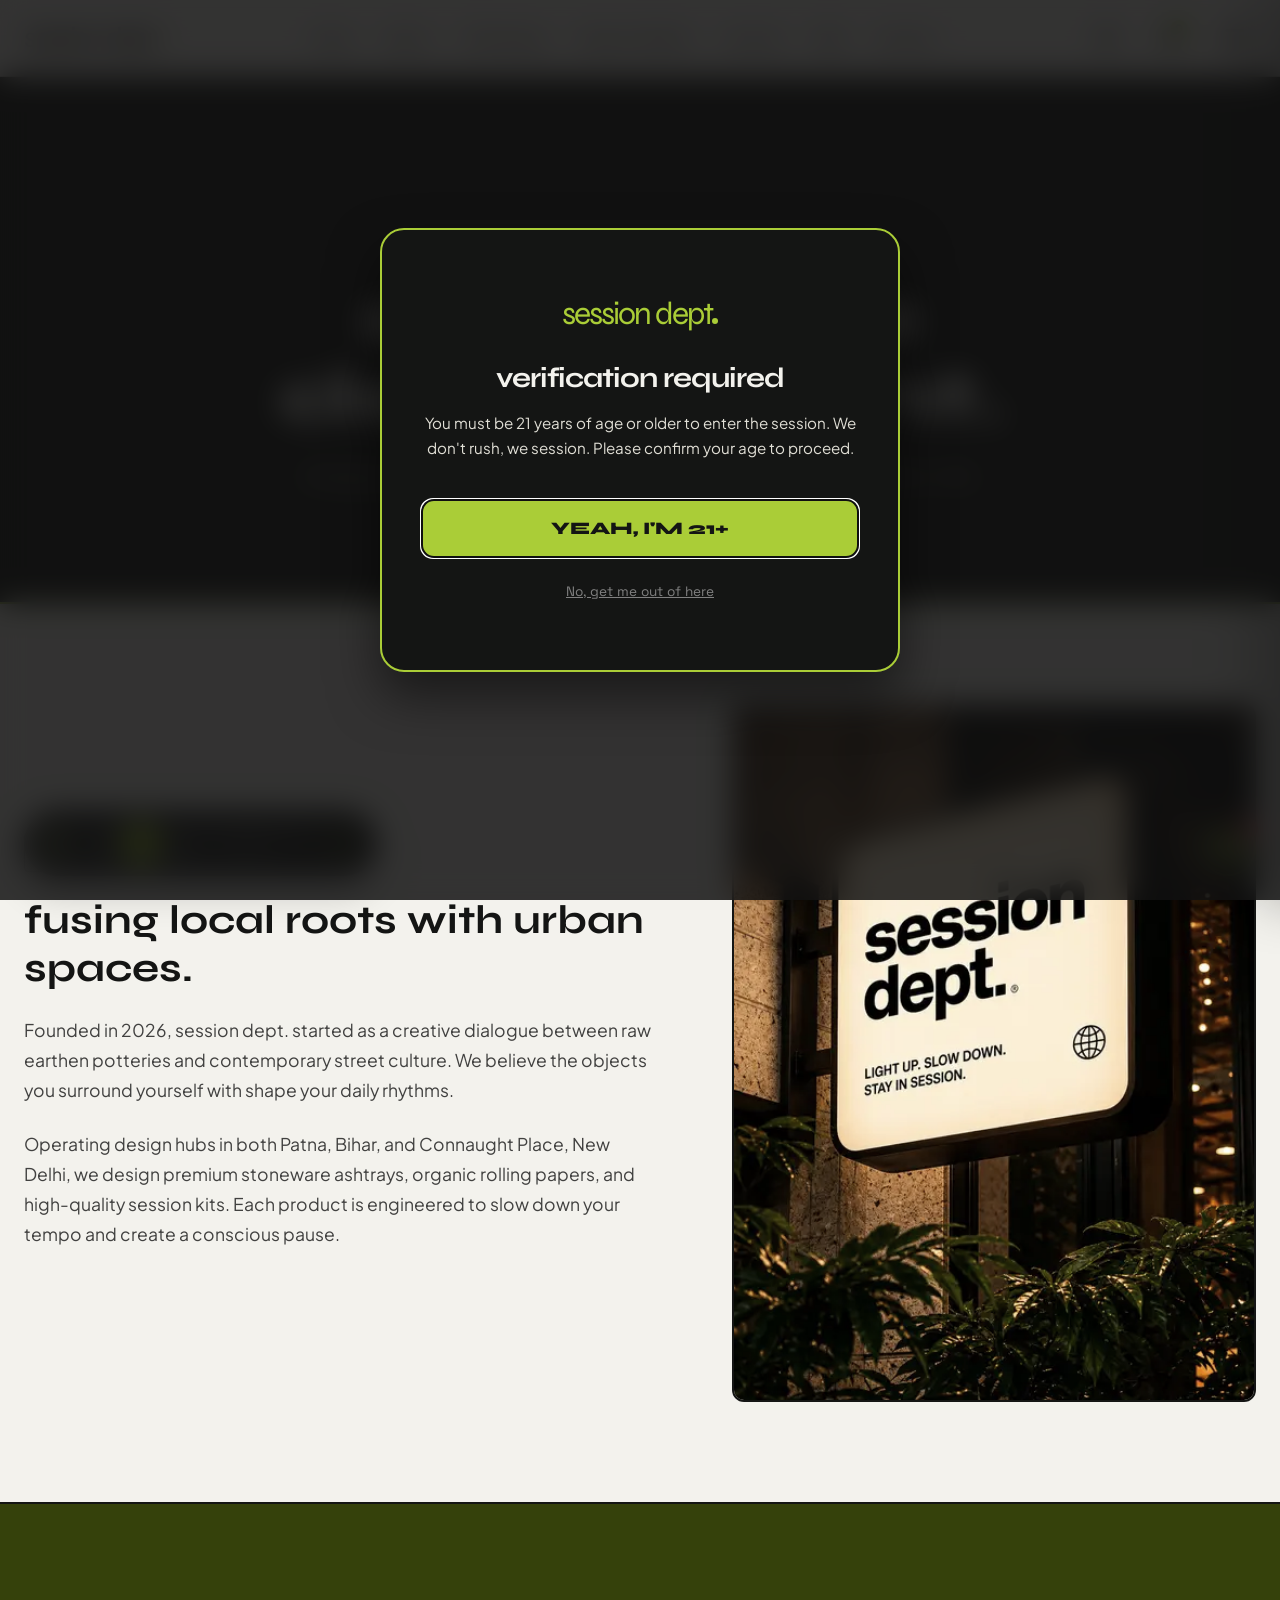
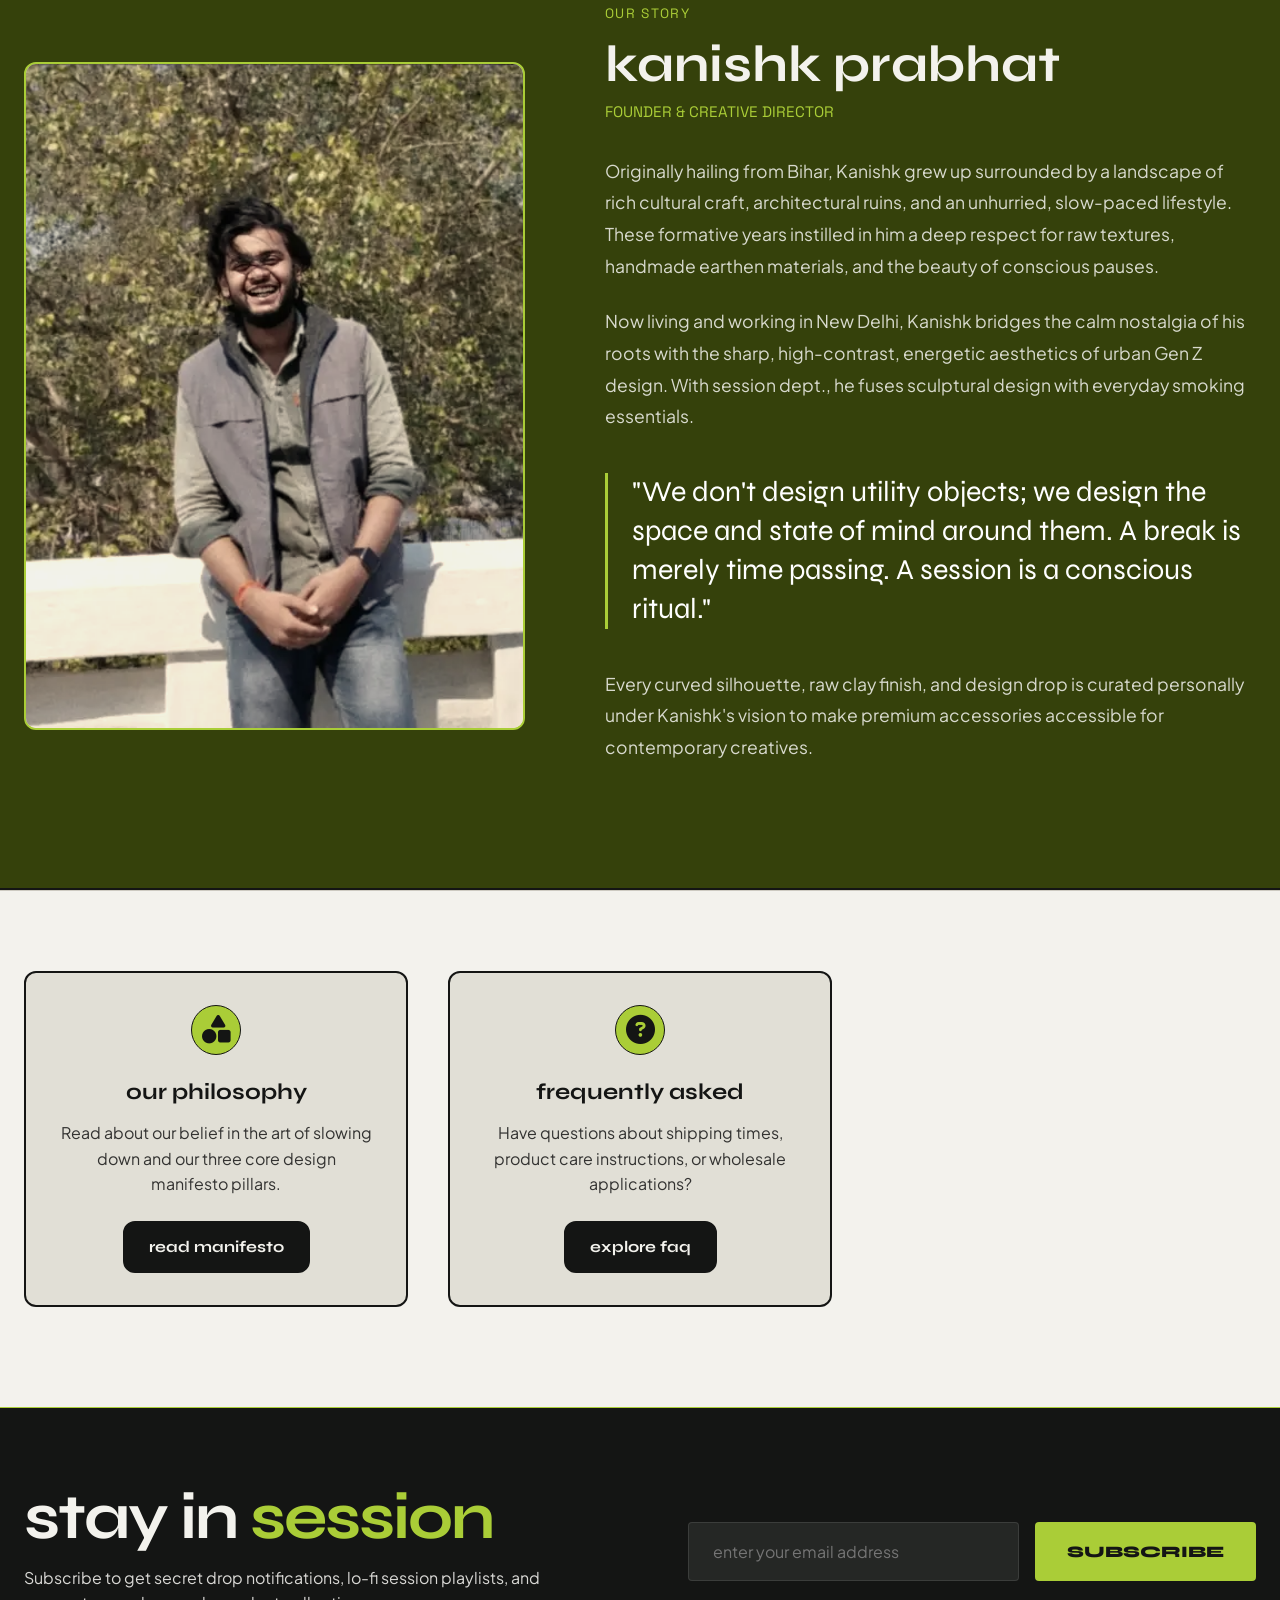
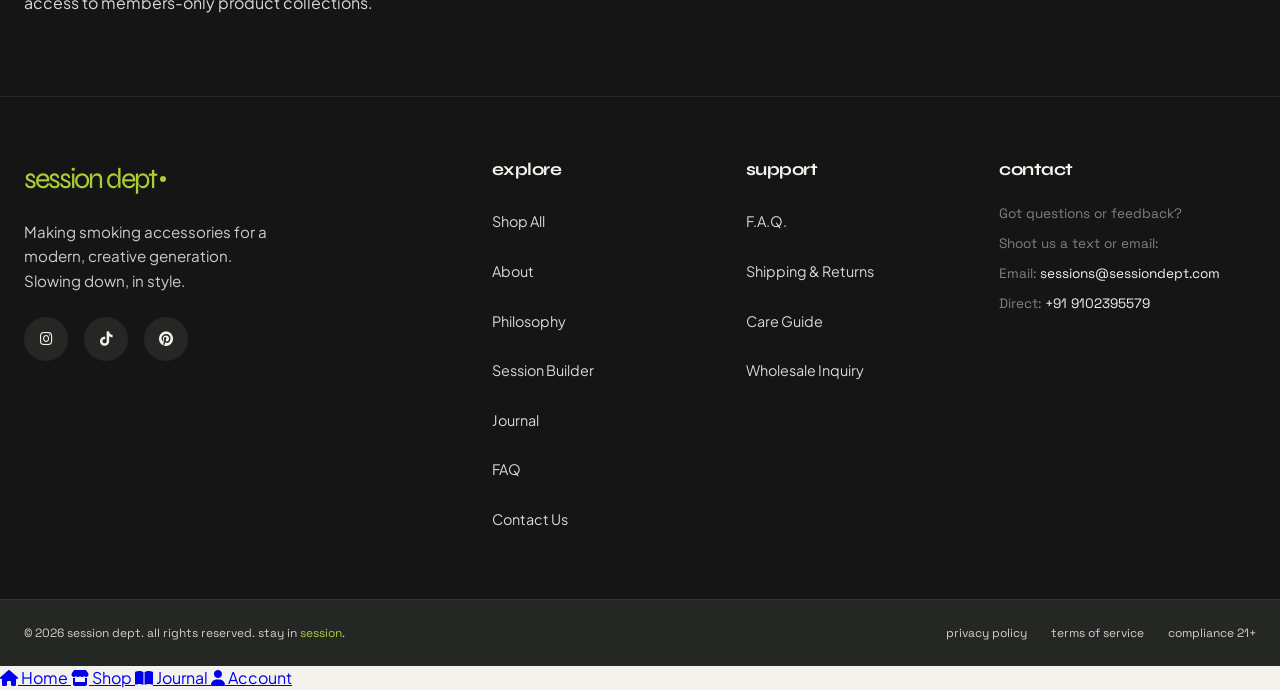
==== commit aba51dc3: "feat: migrate to dedicated mobile architecture with separate HTML/CSS components" ====
--- a/about.html
+++ b/about.html
@@ -144,7 +144,8 @@
         <!-- ==========================================================================
              About Brand Section
              ========================================================================== -->
-        <section class="about-intro-section reveal-on-scroll">
+        <div class="desktop-only">
+<section class="about-intro-section reveal-on-scroll">
             <div class="about-intro-grid">
                 <div class="about-intro-content">
                     <span class="about-manifesto-badge">the studio</span>
@@ -192,6 +193,60 @@
                 </div>
             </div>
         </section>
+</div>
+
+            <!-- Mobile Storytelling Section -->
+            <div class="about-grid-mobile mobile-only">
+                <!-- Story block 1: The Studio banner and text -->
+                <div class="mobile-story-block">
+                    <div class="mobile-story-media">
+                        <img src="assets/images/outdoor_sign-mobile.webp" alt="session dept. outdoor illuminated logo sign" loading="lazy">
+                    </div>
+                    <div class="mobile-story-content">
+                        <span class="about-manifesto-badge">the studio</span>
+                        <h3>fusing local roots with urban spaces.</h3>
+                        <p>Founded in 2026, session dept. started as a creative dialogue between raw earthen potteries and contemporary street culture. We believe the objects you surround yourself with shape your daily rhythms.</p>
+                        <p>Operating design hubs in both Patna, Bihar, and Connaught Place, New Delhi, we design premium stoneware ashtrays, organic rolling papers, and high-quality session kits. Each product is engineered to slow down your tempo and create a conscious pause.</p>
+                    </div>
+                </div>
+                
+                <!-- Story block 2: Kanishk Prabhat banner and bio -->
+                <div class="mobile-story-block dark-bg">
+                    <div class="mobile-story-media">
+                        <img src="assets/images/founder-mobile.webp" alt="Kanishk Prabhat - Founder of session dept." loading="lazy">
+                    </div>
+                    <div class="mobile-story-content">
+                        <span class="founder-tag">our story</span>
+                        <h2 class="founder-name">Kanishk Prabhat</h2>
+                        <span class="founder-title">Founder & Creative Director</span>
+                        <p>Originally hailing from Bihar, Kanishk grew up surrounded by a landscape of rich cultural craft, architectural ruins, and an unhurried, slow-paced lifestyle. These formative years instilled in him a deep respect for raw textures, handmade earthen materials, and the beauty of conscious pauses.</p>
+                        <p>Now living and working in New Delhi, Kanishk bridges the calm nostalgia of his roots with the sharp, high-contrast, energetic aesthetics of urban Gen Z design. With session dept., he fuses sculptural design with everyday smoking essentials.</p>
+                        
+                        <blockquote class="founder-quote">
+                            "We don't design utility objects; we design the space and state of mind around them. A break is merely time passing. A session is a conscious ritual."
+                        </blockquote>
+                        
+                        <p>Every curved silhouette, raw clay finish, and design drop is curated personally under Kanishk's vision to make premium accessories accessible for contemporary creatives.</p>
+                    </div>
+                </div>
+
+                <!-- Links cards section -->
+                <div class="mobile-about-links">
+                    <div class="contact-card-box">
+                        <div class="contact-card-icon" aria-hidden="true"><i class="fa-solid fa-shapes"></i></div>
+                        <h3 class="contact-card-title">our philosophy</h3>
+                        <p class="contact-card-text">Read about our belief in the art of slowing down and our three core design manifesto pillars.</p>
+                        <a href="philosophy.html" class="btn-primary">read manifesto</a>
+                    </div>
+                    <div class="contact-card-box">
+                        <div class="contact-card-icon" aria-hidden="true"><i class="fa-solid fa-circle-question"></i></div>
+                        <h3 class="contact-card-title">frequently asked</h3>
+                        <p class="contact-card-text">Have questions about shipping times, product care instructions, or wholesale applications?</p>
+                        <a href="faq.html" class="btn-primary">explore faq</a>
+                    </div>
+                </div>
+            </div>
+            
 
         <!-- ==========================================================================
              Link Out Section
@@ -219,7 +274,9 @@
     <!-- ==========================================================================
          Lo-Fi Sound Player Floating Widget
          ========================================================================== -->
-    <div class="floating-audio-player" id="floating-audio-player">
+    <audio id="ambient-audio" loop src="https://www.soundhelix.com/examples/mp3/SoundHelix-Song-8.mp3" preload="none"></audio>
+<div class="desktop-only">
+<div class="floating-audio-player" id="floating-audio-player">
         <div class="player-vinyl-wrapper">
             <div class="vinyl-disc" id="vinyl-disc" aria-hidden="true"></div>
             <div class="vinyl-center" aria-hidden="true"></div>
@@ -256,8 +313,31 @@
         </div>
         
         <!-- Audio Stream Element -->
-        <audio id="ambient-audio" loop src="https://www.soundhelix.com/examples/mp3/SoundHelix-Song-8.mp3" preload="none"></audio>
+        
     </div>
+</div>
+
+    <!-- Mobile Audio Player -->
+    <div class="floating-audio-player-mobile mobile-only" id="mobile-audio-player">
+        <div class="mobile-player-controls">
+            <button class="player-nav-btn-mobile" id="player-prev-btn-mobile" aria-label="Previous Track">
+                <i class="fa-solid fa-backward-step"></i>
+            </button>
+            <button class="player-toggle-btn-mobile" id="player-toggle-btn-mobile" title="Play Ambient Music" aria-label="Play Lo-fi music stream">
+                <i class="fa-solid fa-play" id="player-btn-icon-mobile"></i>
+            </button>
+            <button class="player-nav-btn-mobile" id="player-next-btn-mobile" aria-label="Next Track">
+                <i class="fa-solid fa-forward-step"></i>
+            </button>
+            <div class="player-track-info-mobile">
+                <span class="player-track-title-mobile" id="player-track-title-mobile">lo-fi sessions vol. 1</span>
+                <div class="player-timeline-mobile" id="player-timeline-mobile">
+                    <div class="player-progress-bar-mobile" id="player-progress-bar-mobile"></div>
+                </div>
+            </div>
+        </div>
+    </div>
+
 
     <!-- ==========================================================================
          Slide-out E-Commerce Cart Drawer
@@ -301,7 +381,8 @@
     <!-- ==========================================================================
          Footer & Newsletter Registration Section
          ========================================================================== -->
-    <footer class="footer-section">
+    <div class="desktop-only">
+<footer class="footer-section">
         <!-- Newsletter Box -->
         <div class="newsletter-block" id="newsletter">
             <div class="newsletter-content">
@@ -377,6 +458,47 @@
             </div>
         </div>
     </footer>
+</div>
+
+    <!-- Mobile Footer Section -->
+    <footer class="footer-section-mobile mobile-only" id="mobile-footer">
+        <div class="newsletter-block">
+            <div class="newsletter-content">
+                <h2 class="newsletter-title">stay in <span>session</span></h2>
+                <p class="newsletter-desc">Subscribe to get secret drop notifications, lo-fi session playlists, and access to members-only product collections.</p>
+            </div>
+            <div>
+                <form class="newsletter-form" id="newsletter-form-mobile" aria-label="Newsletter Subscription Form Mobile">
+                    <div class="newsletter-input-wrapper">
+                        <input type="email" class="newsletter-input" placeholder="enter your email address" required aria-label="Email Address for newsletter">
+                    </div>
+                    <button class="btn-subscribe" type="submit" aria-label="Subscribe to newsletter">SUBSCRIBE</button>
+                </form>
+                <div class="newsletter-feedback" id="newsletter-feedback-mobile" aria-live="polite"></div>
+            </div>
+        </div>
+        <div class="footer-nav-block-mobile">
+            <a href="index.html" class="footer-logo-mobile">session dept<span class="logo-dot"></span></a>
+            <ul class="footer-links-list-mobile">
+                <li><a href="index.html#shop" class="footer-link-mobile">Shop All</a></li>
+                <li><a href="about.html" class="footer-link-mobile">About</a></li>
+                <li><a href="philosophy.html" class="footer-link-mobile">Philosophy</a></li>
+                <li><a href="index.html#builder" class="footer-link-mobile">Session Builder</a></li>
+                <li><a href="journal.html" class="footer-link-mobile">Journal</a></li>
+                <li><a href="faq.html" class="footer-link-mobile">FAQ</a></li>
+                <li><a href="contact.html" class="footer-link-mobile">Contact Us</a></li>
+            </ul>
+            <div class="footer-socials-mobile">
+                <a href="https://instagram.com" target="_blank" rel="noopener noreferrer" class="social-btn-mobile" title="Instagram"><i class="fa-brands fa-instagram"></i></a>
+                <a href="https://tiktok.com" target="_blank" rel="noopener noreferrer" class="social-btn-mobile" title="TikTok"><i class="fa-brands fa-tiktok"></i></a>
+                <a href="https://pinterest.com" target="_blank" rel="noopener noreferrer" class="social-btn-mobile" title="Pinterest"><i class="fa-brands fa-pinterest"></i></a>
+            </div>
+            <div class="footer-credits-mobile">
+                <div class="credits-text-mobile">&copy; 2026 session dept. all rights reserved. stay in <span>session</span>.</div>
+            </div>
+        </div>
+    </footer>
+
 
     <!-- ==========================================================================
          Sleek Live Chat Widget (Tawk.to inspired auto-bot)
--- a/styles.css
+++ b/styles.css
@@ -3969,6 +3969,553 @@
         min-width: 48px;
         min-height: 48px;
     }
+
+    /* Dedicated Mobile Architecture Visibility rules */
+    .desktop-only {
+        display: none !important;
+    }
+    .mobile-only {
+        display: block !important;
+    }
+    .mobile-only.flex {
+        display: flex !important;
+    }
+    .mobile-only.grid {
+        display: grid !important;
+    }
+
+    /* 1. Mobile Hero Section */
+    .hero-section-mobile {
+        display: flex !important;
+        flex-direction: column;
+        padding: 30px 16px 20px;
+        gap: 20px;
+        background-color: var(--color-cream);
+    }
+    body.dark-mode-sections .hero-section-mobile {
+        background-color: var(--color-charcoal);
+    }
+    .mobile-hero-content {
+        text-align: center;
+        display: flex;
+        flex-direction: column;
+        align-items: center;
+    }
+    .mobile-hero-media {
+        width: 100%;
+        max-width: 320px;
+        margin: 20px auto 0;
+        border-radius: var(--border-radius-lg);
+        overflow: hidden;
+    }
+    .mobile-hero-media img {
+        width: 100%;
+        height: auto;
+        display: block;
+    }
+
+    /* 2. Mobile Philosophy Section */
+    .philosophy-section-mobile {
+        display: block !important;
+        background-color: var(--color-charcoal);
+        color: var(--color-cream);
+        padding: 48px 16px;
+    }
+    .mobile-philosophy-container {
+        display: flex;
+        flex-direction: column;
+        gap: 32px;
+        align-items: center;
+    }
+    .mobile-philosophy-media {
+        width: 100%;
+        max-width: 340px;
+        border-radius: var(--border-radius-lg);
+        overflow: hidden;
+    }
+    .mobile-philosophy-media img {
+        width: 100%;
+        height: auto;
+        display: block;
+    }
+    .mobile-philosophy-content {
+        text-align: center;
+        max-width: 480px;
+    }
+
+    /* 3. Mobile Shop Section */
+    .shop-section-mobile {
+        display: block !important;
+        padding: 48px 16px;
+        background-color: var(--color-cream);
+    }
+    body.dark-mode-sections .shop-section-mobile {
+        background-color: var(--color-charcoal);
+    }
+    .shop-container-mobile {
+        display: flex;
+        flex-direction: column;
+        align-items: center;
+        width: 100%;
+    }
+    .shop-header-mobile {
+        text-align: center;
+        width: 100%;
+        margin-bottom: 20px;
+    }
+    .shop-filter-bar-mobile {
+        position: sticky;
+        top: 68px;
+        background-color: var(--color-cream);
+        padding: 12px 0;
+        z-index: 90;
+        display: flex;
+        justify-content: center;
+        width: 100%;
+        border-bottom: 1px solid var(--color-cream-border);
+        margin-bottom: 30px;
+        gap: 8px;
+    }
+    body.dark-mode-sections .shop-filter-bar-mobile {
+        background-color: var(--color-charcoal);
+        border-bottom-color: var(--color-charcoal-light);
+    }
+    .filter-btn-mobile {
+        min-height: 44px;
+        padding: 10px 20px;
+        background: transparent;
+        border: 1px solid var(--color-cream-border);
+        border-radius: var(--border-radius-sm);
+        font-family: var(--font-mono);
+        font-weight: 700;
+        font-size: 0.85rem;
+        color: var(--color-charcoal);
+        cursor: pointer;
+        transition: all var(--transition-fast);
+        display: flex;
+        align-items: center;
+        justify-content: center;
+    }
+    body.dark-mode-sections .filter-btn-mobile {
+        border-color: var(--color-charcoal-light);
+        color: var(--color-cream);
+    }
+    .filter-btn-mobile.active {
+        background-color: var(--color-lime);
+        border-color: var(--color-lime);
+        color: var(--color-charcoal);
+    }
+    .product-grid-mobile {
+        display: grid;
+        grid-template-columns: 1fr 1fr;
+        gap: 16px;
+        width: 100%;
+    }
+    .product-card-mobile {
+        display: flex;
+        flex-direction: column;
+        justify-content: space-between;
+        background-color: var(--color-cream-darker);
+        border: 1px solid var(--color-cream-border);
+        border-radius: var(--border-radius-md);
+        padding: 12px;
+        transition: transform var(--transition-fast);
+    }
+    body.dark-mode-sections .product-card-mobile {
+        background-color: var(--color-charcoal-light);
+        border-color: var(--color-charcoal);
+    }
+    .product-image-wrapper-mobile {
+        position: relative;
+        aspect-ratio: 1;
+        border-radius: var(--border-radius-sm);
+        overflow: hidden;
+        margin-bottom: 12px;
+        background-color: var(--color-cream);
+        border: 1px solid var(--color-cream-border);
+        display: flex;
+        align-items: center;
+        justify-content: center;
+    }
+    body.dark-mode-sections .product-image-wrapper-mobile {
+        background-color: var(--color-charcoal);
+        border-color: var(--color-charcoal);
+    }
+    .product-image-wrapper-mobile img {
+        width: 100%;
+        height: auto;
+        display: block;
+        object-fit: cover;
+    }
+    .product-badge-mobile {
+        position: absolute;
+        top: 8px;
+        left: 8px;
+        background-color: var(--color-lime);
+        color: var(--color-charcoal);
+        font-family: var(--font-mono);
+        font-size: 0.6rem;
+        font-weight: 700;
+        text-transform: uppercase;
+        padding: 4px 8px;
+        border-radius: var(--border-radius-sm);
+        z-index: 2;
+    }
+    .product-info-mobile {
+        display: flex;
+        flex-direction: column;
+        gap: 6px;
+    }
+    .product-title-mobile {
+        font-family: var(--font-sans);
+        font-size: 0.95rem;
+        line-height: 1.3;
+        font-weight: 600;
+        margin: 0;
+        color: var(--color-charcoal);
+        display: -webkit-box;
+        -webkit-line-clamp: 2;
+        -webkit-box-orient: vertical;
+        overflow: hidden;
+        text-overflow: ellipsis;
+        height: 2.6em;
+    }
+    body.dark-mode-sections .product-title-mobile {
+        color: var(--color-cream);
+    }
+    .product-price-mobile {
+        font-family: var(--font-mono);
+        font-size: 0.95rem;
+        font-weight: 700;
+        color: var(--color-charcoal);
+    }
+    body.dark-mode-sections .product-price-mobile {
+        color: var(--color-cream);
+    }
+    .btn-add-cart-mobile {
+        width: 100%;
+        background-color: var(--color-charcoal) !important;
+        color: var(--color-white) !important;
+        border: none;
+        padding: 10px 12px;
+        border-radius: var(--border-radius-sm);
+        font-family: var(--font-mono);
+        font-size: 0.8rem;
+        font-weight: 700;
+        cursor: pointer;
+        display: flex;
+        align-items: center;
+        justify-content: center;
+        gap: 8px;
+        margin-top: 8px;
+        min-height: 44px;
+        text-transform: uppercase;
+    }
+    body.dark-mode-sections .btn-add-cart-mobile {
+        background-color: var(--color-lime) !important;
+        color: var(--color-charcoal) !important;
+    }
+
+    /* 4. Mobile Merch Callout Section */
+    .merch-callout-section-mobile {
+        display: block !important;
+        padding: 48px 16px;
+        background-color: var(--color-cream);
+    }
+    body.dark-mode-sections .merch-callout-section-mobile {
+        background-color: var(--color-charcoal);
+    }
+    .merch-carousel-mobile {
+        display: flex;
+        gap: 16px;
+        overflow-x: auto;
+        padding-bottom: 15px;
+        margin: 24px 0;
+        scroll-snap-type: x mandatory;
+        -webkit-overflow-scrolling: touch;
+    }
+    .carousel-img-card-mobile {
+        flex: 0 0 80%;
+        scroll-snap-align: start;
+        border-radius: var(--border-radius-md);
+        overflow: hidden;
+        aspect-ratio: 1;
+        border: 1px solid var(--color-cream-border);
+    }
+    body.dark-mode-sections .carousel-img-card-mobile {
+        border-color: var(--color-charcoal-light);
+    }
+    .carousel-img-card-mobile img {
+        width: 100%;
+        height: 100%;
+        object-fit: cover;
+    }
+
+    /* 5. Mobile Storytelling Layout (About Page) */
+    .about-grid-mobile {
+        display: flex !important;
+        flex-direction: column;
+        gap: 32px;
+        padding: 24px 16px;
+        background-color: var(--color-cream);
+    }
+    body.dark-mode-sections .about-grid-mobile {
+        background-color: var(--color-charcoal);
+    }
+    .mobile-story-block {
+        display: flex;
+        flex-direction: column;
+        gap: 16px;
+    }
+    .mobile-story-media {
+        width: 100%;
+        aspect-ratio: 16/9;
+        max-height: 240px;
+        border-radius: var(--border-radius-lg);
+        overflow: hidden;
+        border: 1px solid var(--color-cream-border);
+    }
+    body.dark-mode-sections .mobile-story-media {
+        border-color: var(--color-charcoal-light);
+    }
+    .mobile-story-media img {
+        width: 100%;
+        height: 100%;
+        object-fit: cover;
+    }
+    .mobile-story-content {
+        text-align: center;
+        padding: 0 8px;
+    }
+    .mobile-story-content h3, .mobile-story-content h2 {
+        font-size: 1.6rem;
+        line-height: 1.25;
+        margin-bottom: 12px;
+        text-transform: lowercase;
+    }
+    .mobile-story-content p {
+        font-size: 1rem;
+        line-height: 1.65;
+        margin-bottom: 16px;
+        color: var(--color-charcoal);
+        opacity: 0.9;
+    }
+    body.dark-mode-sections .mobile-story-content p {
+        color: var(--color-cream);
+    }
+    .mobile-about-links {
+        display: flex;
+        flex-direction: column;
+        gap: 20px;
+        margin-top: 16px;
+    }
+
+    /* 6. Mobile Contact Section */
+    .contact-section-mobile {
+        display: block !important;
+        background-color: var(--color-charcoal);
+        color: var(--color-cream);
+        padding: 40px 16px 120px;
+    }
+    .contact-grid-mobile {
+        width: 100%;
+    }
+    .contact-form-container-mobile {
+        width: 100%;
+    }
+    .contact-form-title-mobile {
+        font-size: 2.5rem;
+        margin-bottom: 20px;
+        color: var(--color-cream);
+        font-family: var(--font-display);
+        text-transform: lowercase;
+    }
+    .contact-form-desc-mobile {
+        margin-bottom: 24px;
+        font-size: 0.95rem;
+        line-height: 1.5;
+        opacity: 0.8;
+    }
+    .form-group-mobile {
+        display: flex;
+        flex-direction: column;
+        gap: 8px;
+        margin-bottom: 20px;
+    }
+    .form-label-mobile {
+        color: var(--color-cream);
+        font-size: 0.9rem;
+        font-family: var(--font-mono);
+        text-transform: lowercase;
+    }
+    .form-input-mobile, .form-textarea-mobile {
+        background-color: #242424;
+        border: 1px solid var(--color-lime);
+        color: var(--color-cream);
+        border-radius: var(--border-radius-sm);
+        padding: 16px;
+        font-size: 1rem;
+        min-height: 48px;
+        font-family: var(--font-sans);
+    }
+    .form-input-mobile:focus, .form-textarea-mobile:focus {
+        border-color: var(--color-lime-bright);
+        outline: none;
+        box-shadow: 0 0 0 3px rgba(160, 201, 58, 0.3);
+    }
+    .form-textarea-mobile {
+        min-height: 120px;
+        resize: vertical;
+    }
+    .btn-form-submit-mobile {
+        background-color: var(--color-lime) !important;
+        color: var(--color-charcoal) !important;
+        border: none;
+        font-weight: 700;
+        font-family: var(--font-mono);
+        font-size: 1.1rem;
+        padding: 16px;
+        border-radius: var(--border-radius-sm);
+        width: 100%;
+        text-align: center;
+        margin-top: 16px;
+        min-height: 48px;
+        text-transform: uppercase;
+        cursor: pointer;
+    }
+
+    /* 7. Mobile Footer Section */
+    .footer-section-mobile {
+        display: block !important;
+        background-color: var(--color-charcoal);
+        color: var(--color-cream);
+        padding: 40px 16px 140px;
+    }
+    .footer-nav-block-mobile {
+        display: flex;
+        flex-direction: column;
+        align-items: center;
+        gap: 24px;
+        margin-top: 30px;
+        text-align: center;
+    }
+    .footer-logo-mobile {
+        font-family: var(--font-display);
+        font-size: 1.8rem;
+        color: var(--color-cream);
+        text-decoration: none;
+    }
+    .footer-links-list-mobile {
+        display: flex;
+        flex-direction: column;
+        align-items: center;
+        gap: 12px;
+        padding: 0;
+        list-style: none;
+    }
+    .footer-link-mobile {
+        padding: 10px 0;
+        font-size: 1.1rem;
+        color: rgba(245, 244, 240, 0.88);
+        text-decoration: none;
+        text-transform: lowercase;
+        display: inline-block;
+    }
+    .footer-link-mobile:hover {
+        color: var(--color-lime);
+    }
+    .footer-socials-mobile {
+        display: flex;
+        justify-content: center;
+        gap: 24px;
+        margin-top: 10px;
+        width: 100%;
+    }
+    .social-btn-mobile {
+        color: var(--color-lime);
+        font-size: 1.5rem;
+        width: 48px;
+        height: 48px;
+        display: flex;
+        align-items: center;
+        justify-content: center;
+        text-decoration: none;
+    }
+    .footer-credits-mobile {
+        margin-top: 30px;
+        border-top: 1px solid var(--color-charcoal-light);
+        padding-top: 20px;
+        width: 100%;
+    }
+    .credits-text-mobile {
+        font-size: 0.8rem;
+        color: rgba(245, 244, 240, 0.82);
+        text-align: center;
+    }
+
+    /* 8. Mobile Audio Player Section */
+    .floating-audio-player-mobile {
+        position: fixed;
+        bottom: 76px;
+        left: 16px;
+        right: 16px;
+        width: auto;
+        height: 52px;
+        background-color: rgba(20, 20, 20, 0.95);
+        backdrop-filter: blur(10px);
+        border: 1px solid var(--color-charcoal-light);
+        border-radius: 30px;
+        padding: 6px 16px;
+        display: flex !important;
+        align-items: center;
+        z-index: 998;
+        box-shadow: 0 8px 24px rgba(0, 0, 0, 0.3);
+    }
+    .mobile-player-controls {
+        display: flex;
+        align-items: center;
+        width: 100%;
+        gap: 12px;
+    }
+    .player-toggle-btn-mobile {
+        background-color: transparent !important;
+        color: var(--color-lime) !important;
+        border: none;
+        width: 32px;
+        height: 32px;
+        font-size: 1rem;
+        display: flex;
+        align-items: center;
+        justify-content: center;
+        cursor: pointer;
+    }
+    .player-nav-btn-mobile {
+        background-color: transparent;
+        color: var(--color-lime);
+        border: none;
+        width: 24px;
+        height: 24px;
+        font-size: 0.85rem;
+        display: flex;
+        align-items: center;
+        justify-content: center;
+        cursor: pointer;
+    }
+    .player-track-info-mobile {
+        display: flex;
+        flex-direction: column;
+        flex-grow: 1;
+        gap: 4px;
+        overflow: hidden;
+    }
+    .player-track-title-mobile {
+        font-size: 0.75rem;
+        font-family: var(--font-mono);
+        color: var(--color-cream);
+        white-space: nowrap;
+        overflow: hidden;
+        text-overflow: ellipsis;
+    }
 }
 
 /* 3. Spacing Touch Target Standardizations (44x44px Minimum) */
@@ -4054,9 +4601,7 @@
 }
 
 /* Global desktop-hide rules for mobile configurator and navigation panels */
-.mobile-builder-layout,
-.mobile-bottom-nav,
-.player-timeline-mobile {
+.mobile-only {
     display: none !important;
 }
 
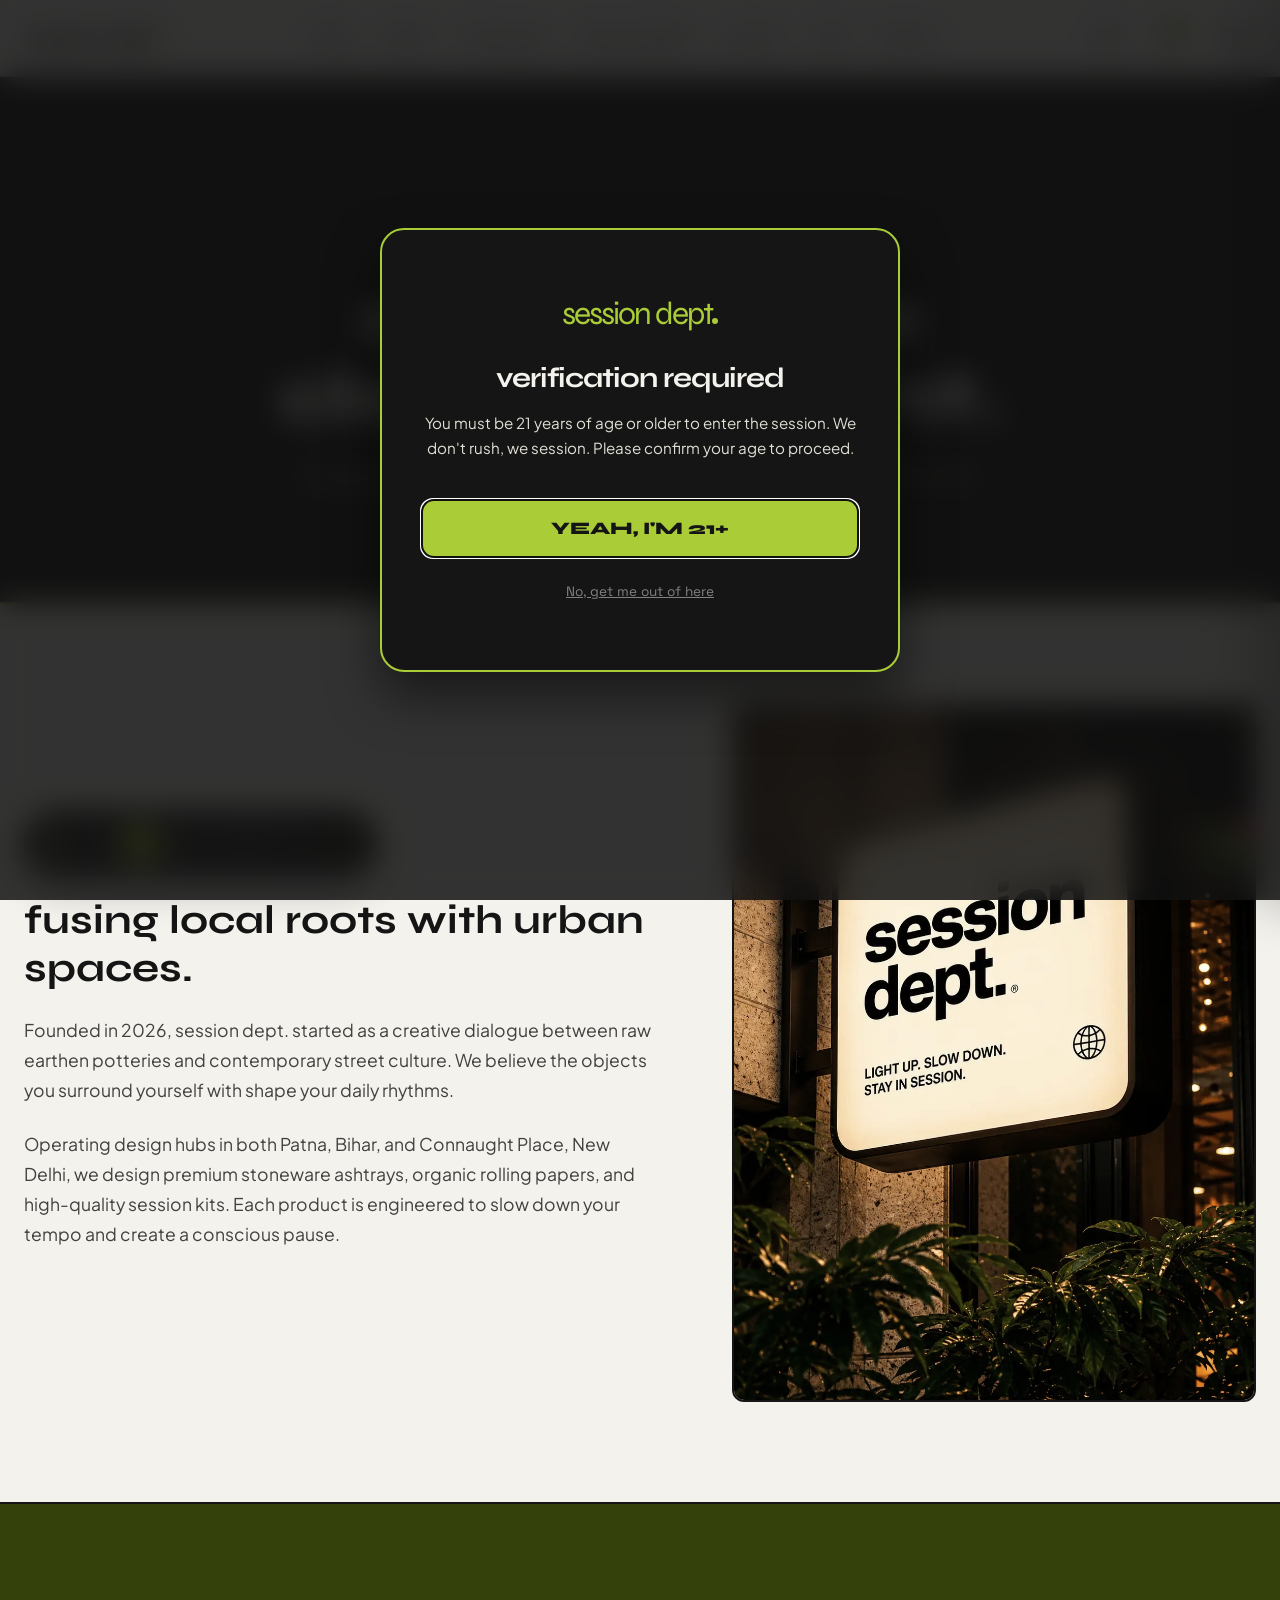
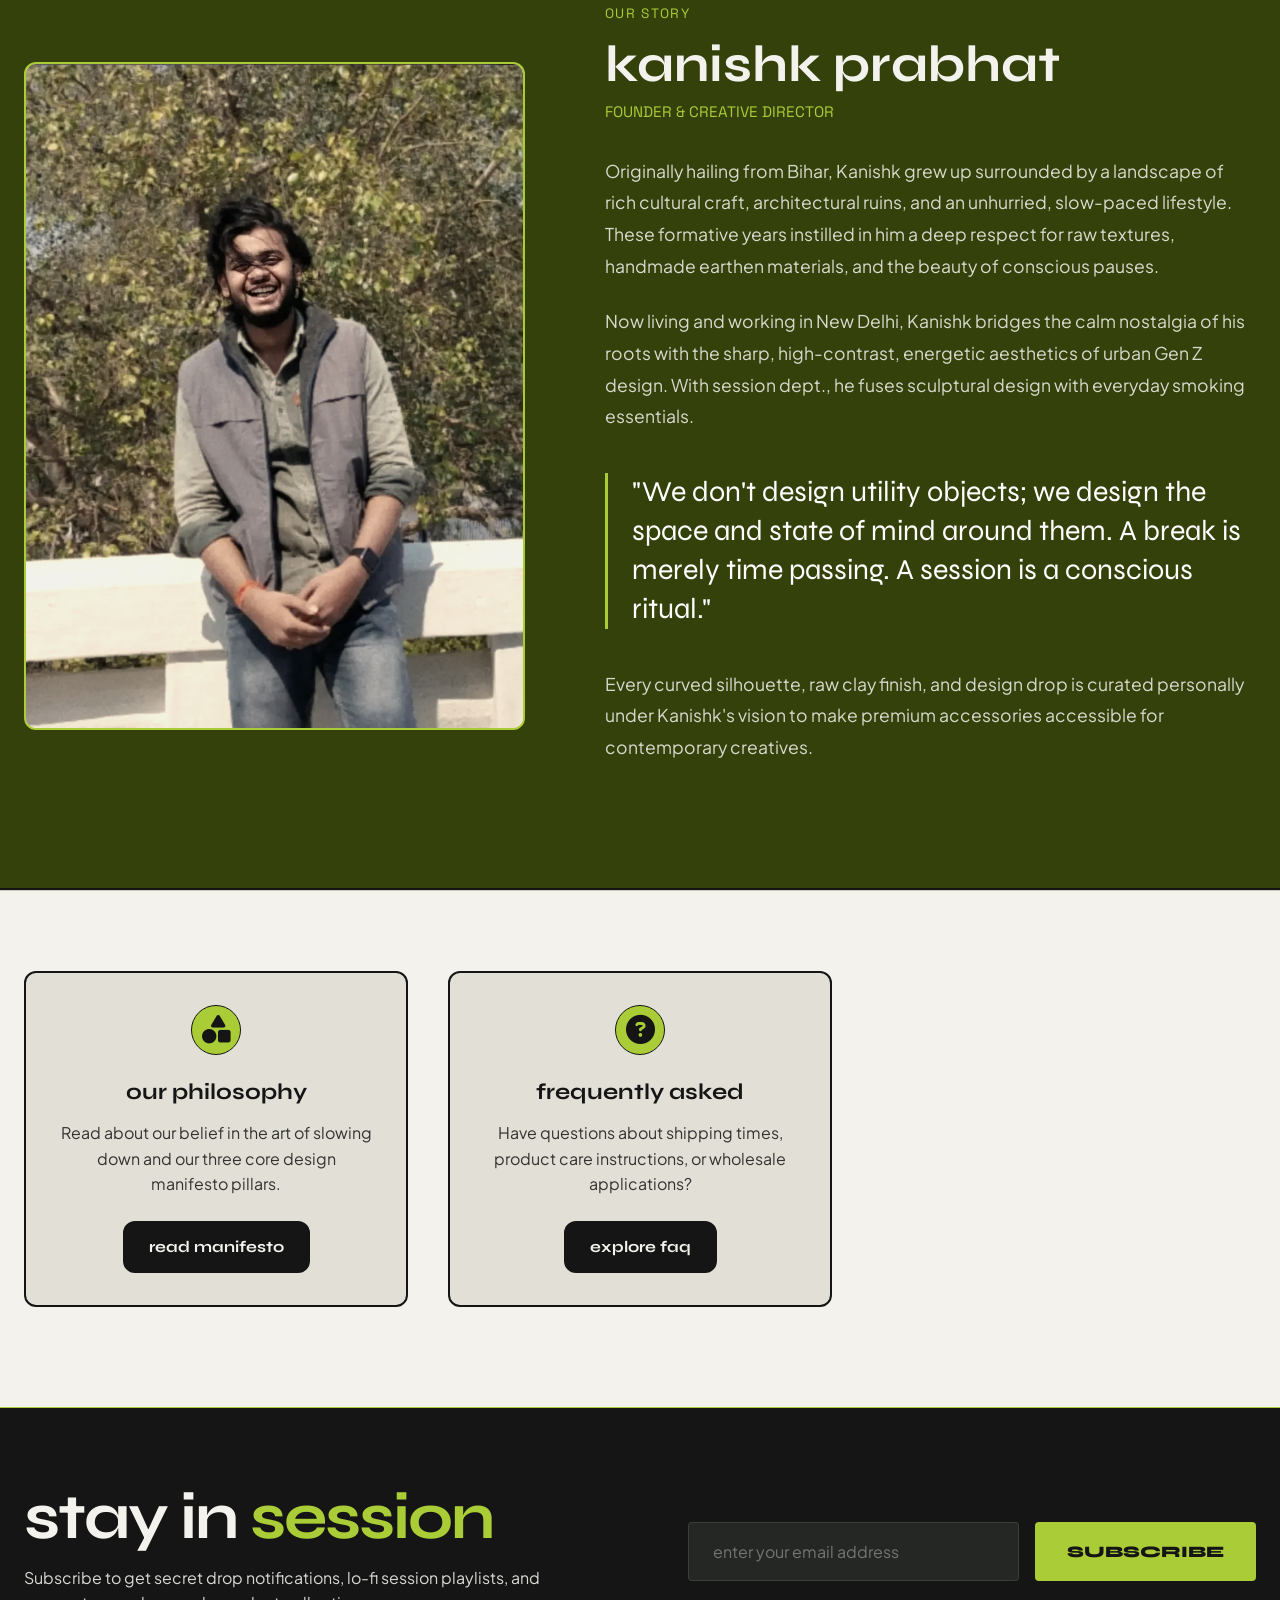
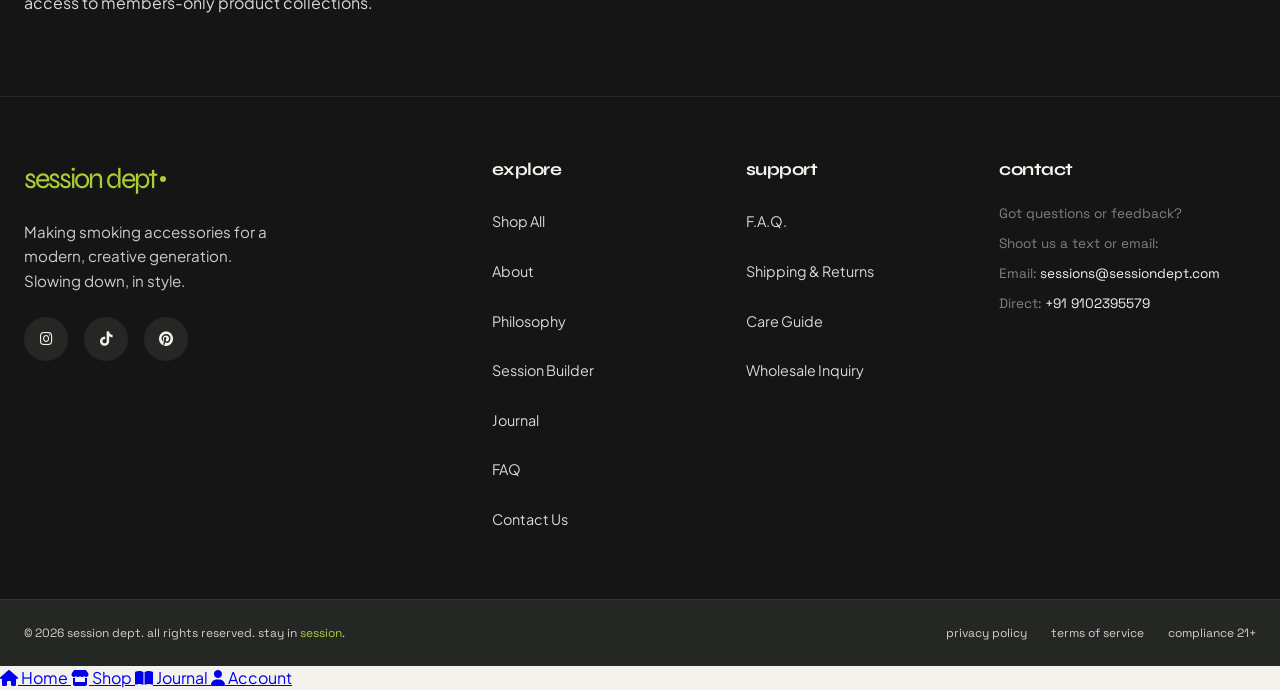
==== commit 80dd144c: "chore: add version cache busters to HTML pages to force mobile reload of CSS and JS" ====
--- a/about.html
+++ b/about.html
@@ -45,7 +45,7 @@
     <link rel="preconnect" href="https://fonts.googleapis.com">
     <link rel="preconnect" href="https://fonts.gstatic.com" crossorigin>
     <!-- Stylesheet -->
-    <link rel="stylesheet" href="styles.css">
+    <link rel="stylesheet" href="styles.css?v=20260609v2">
     
     <!-- FontAwesome for Icons -->
     <link rel="preload" href="https://cdnjs.cloudflare.com/ajax/libs/font-awesome/6.4.0/css/all.min.css" as="style" onload="this.onload=null;this.rel='stylesheet'">
@@ -542,7 +542,7 @@
     </div>
 
     <!-- Script Logic -->
-    <script src="app.js" defer></script>
+    <script src="app.js?v=20260609v2" defer></script>
     <!-- Mobile Bottom Navigation Bar -->
     <div class="mobile-bottom-nav">
         <a href="index.html" class="mobile-nav-item">
--- a/styles.css
+++ b/styles.css
@@ -2846,7 +2846,7 @@
 }
 
 /* 2. Responsive Styling overrides for Viewports below 768px */
-@media (max-width: 1023px) {
+@media (max-width: 767px) {
     html, body {
         overflow-x: hidden;
         width: 100%;
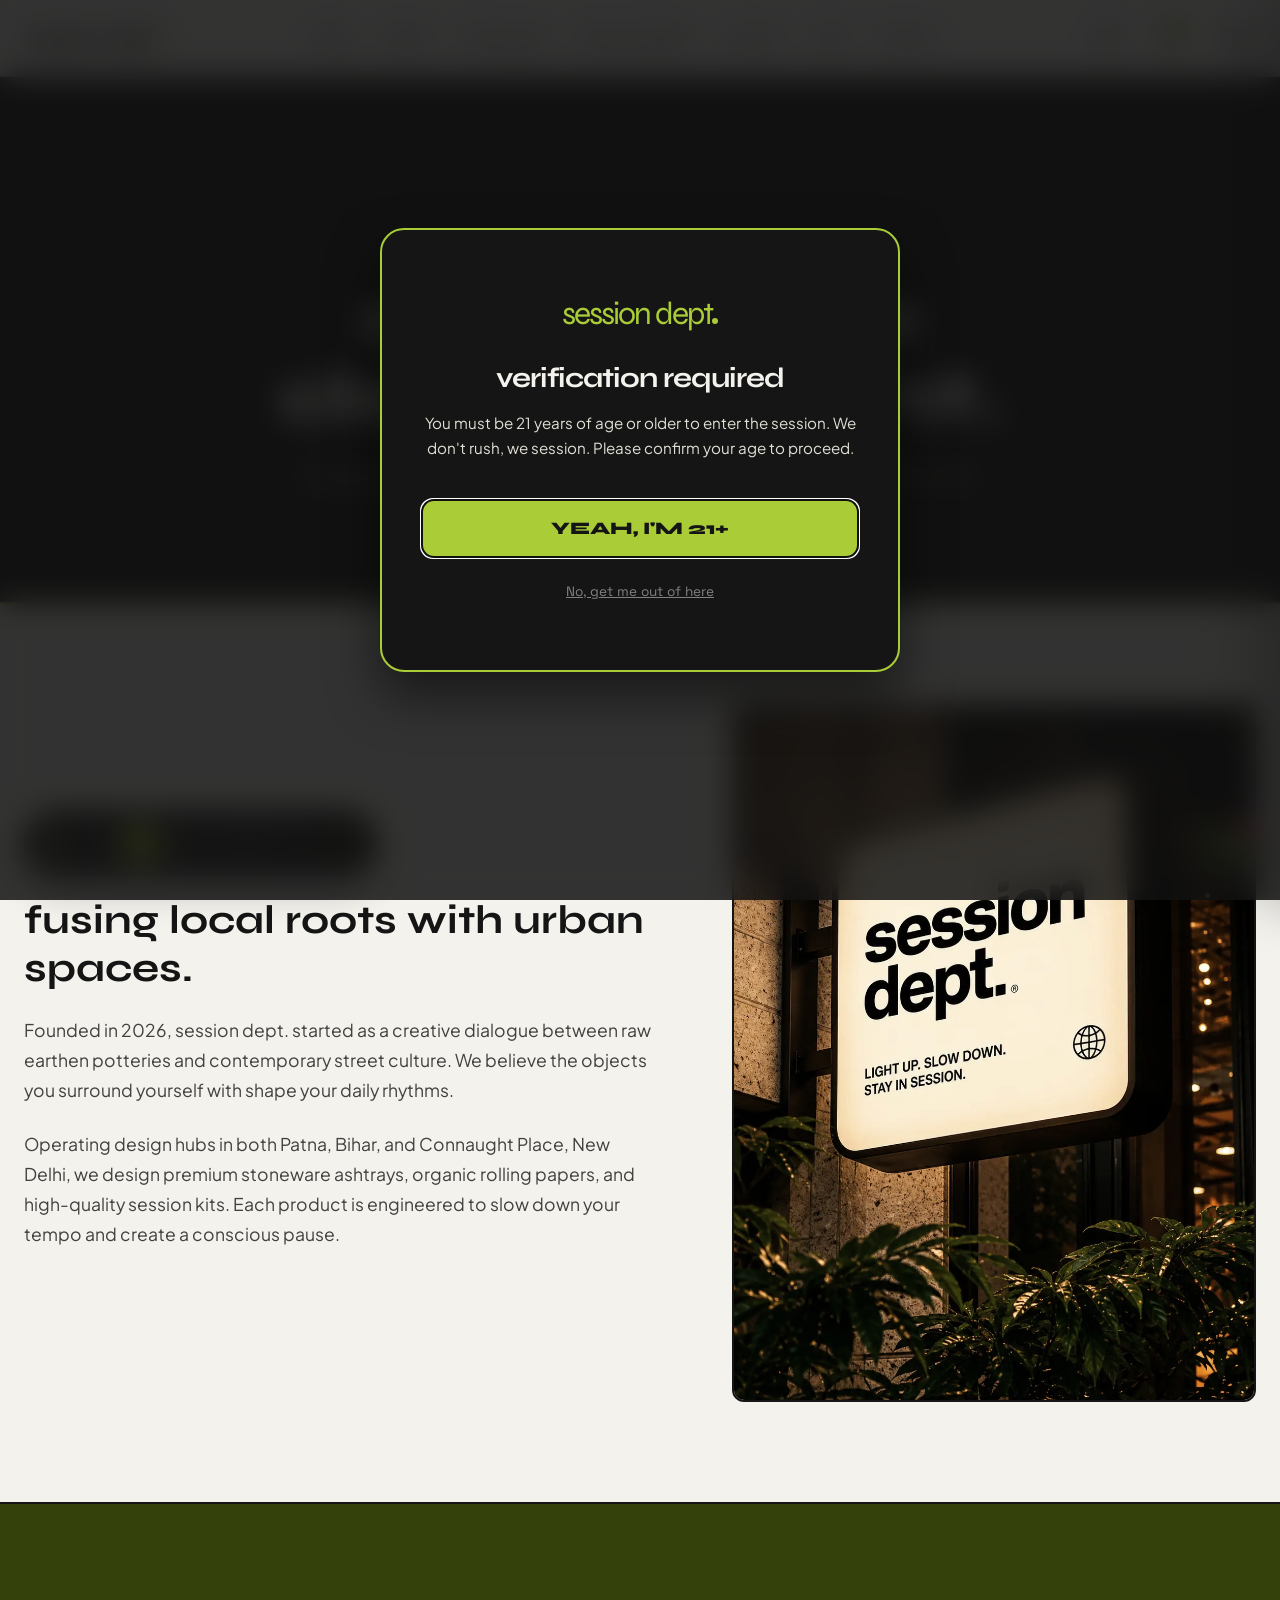
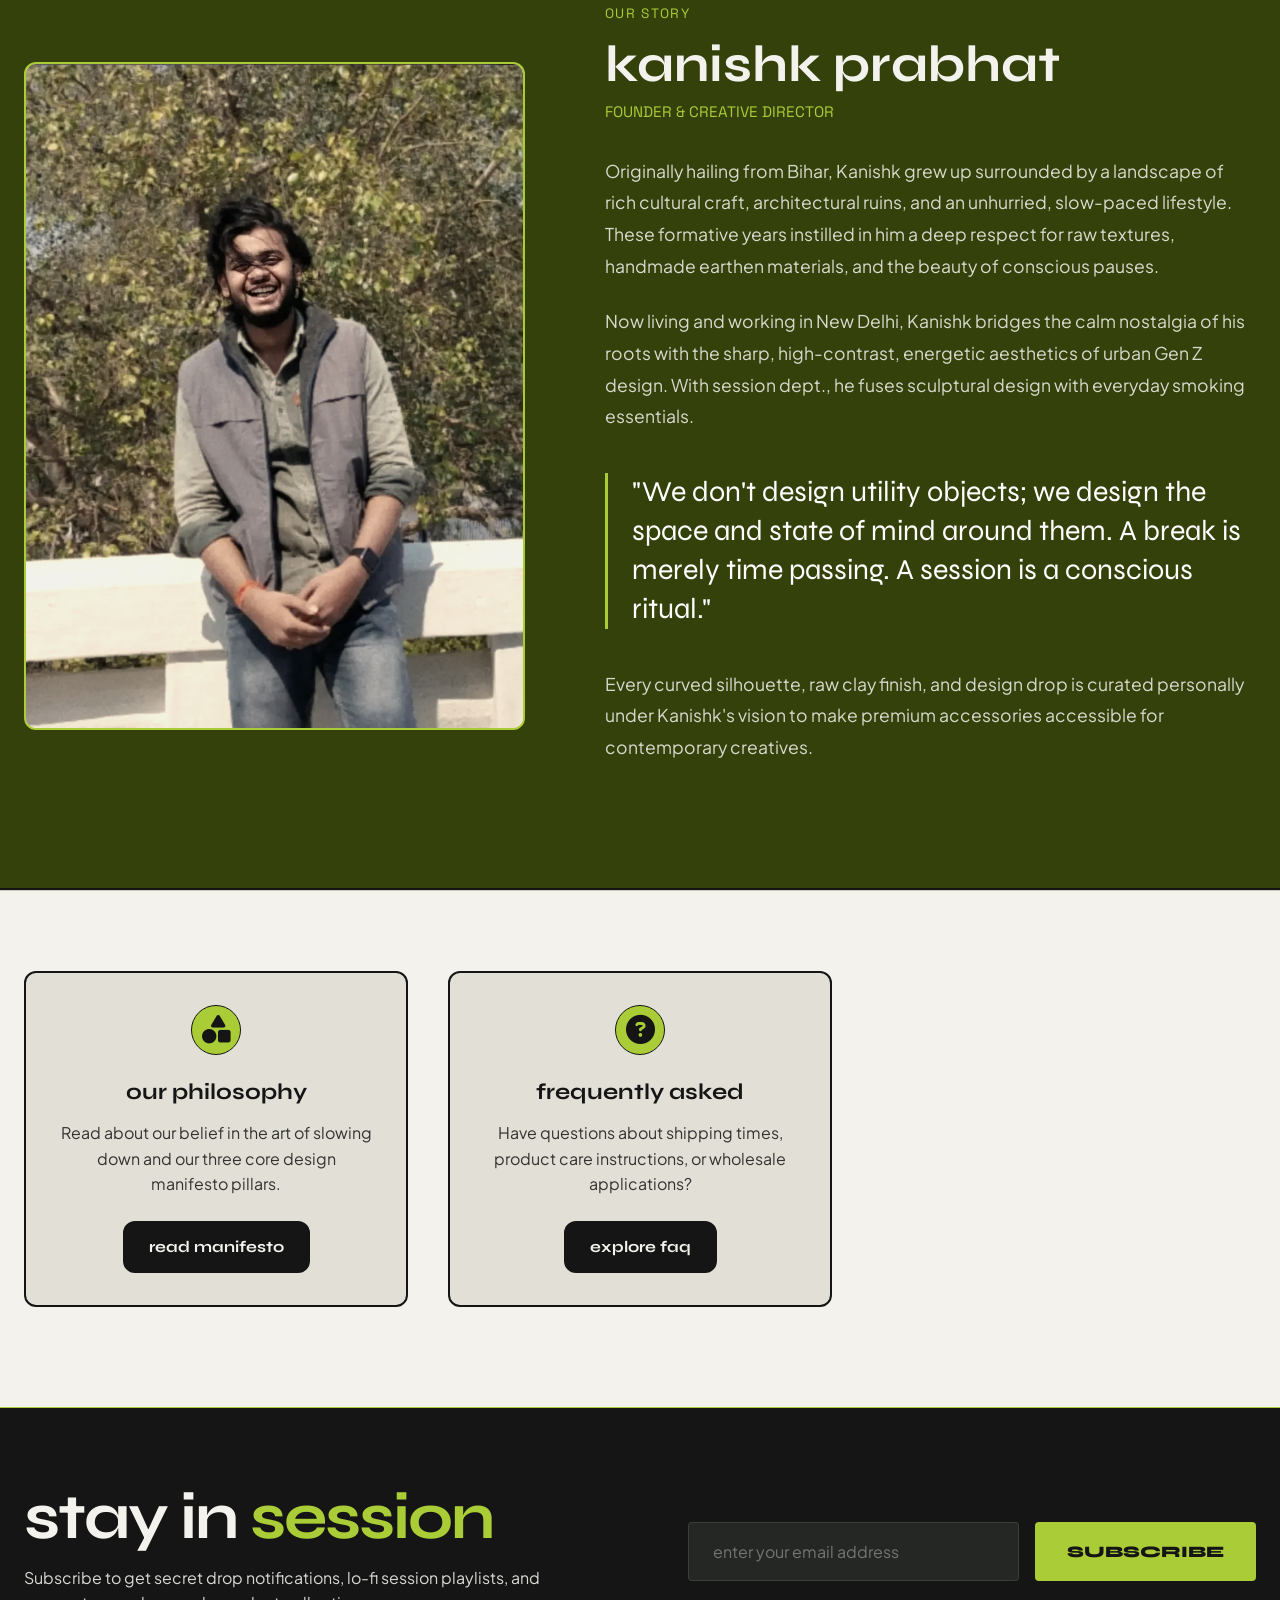
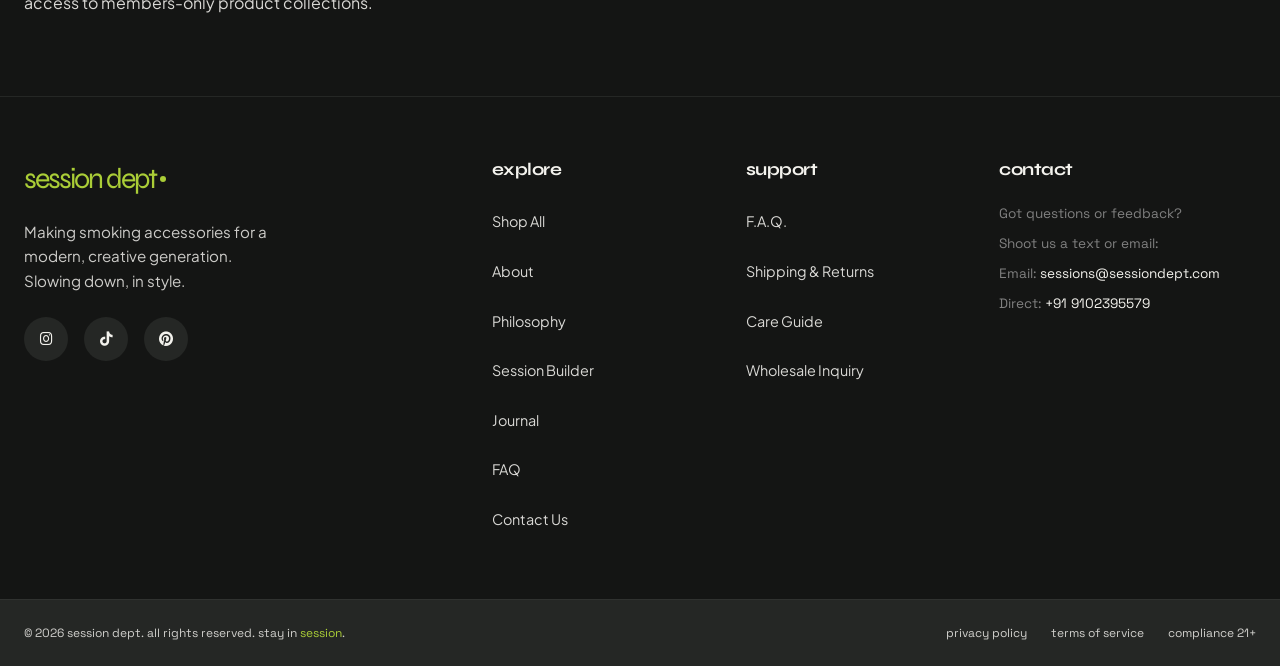
==== commit f569d76d: "fix: resolve mobile-only display override cascade conflict and bump cache buster to v3" ====
--- a/about.html
+++ b/about.html
@@ -45,7 +45,7 @@
     <link rel="preconnect" href="https://fonts.googleapis.com">
     <link rel="preconnect" href="https://fonts.gstatic.com" crossorigin>
     <!-- Stylesheet -->
-    <link rel="stylesheet" href="styles.css?v=20260609v2">
+    <link rel="stylesheet" href="styles.css?v=20260609v3">
     
     <!-- FontAwesome for Icons -->
     <link rel="preload" href="https://cdnjs.cloudflare.com/ajax/libs/font-awesome/6.4.0/css/all.min.css" as="style" onload="this.onload=null;this.rel='stylesheet'">
@@ -542,7 +542,7 @@
     </div>
 
     <!-- Script Logic -->
-    <script src="app.js?v=20260609v2" defer></script>
+    <script src="app.js?v=20260609v3" defer></script>
     <!-- Mobile Bottom Navigation Bar -->
     <div class="mobile-bottom-nav">
         <a href="index.html" class="mobile-nav-item">
--- a/styles.css
+++ b/styles.css
@@ -87,6 +87,11 @@
     display: none !important;
 }
 
+/* Global desktop-hide rules for mobile elements */
+.mobile-only,
+.mobile-bottom-nav {
+    display: none !important;
+}
 
 /* Custom Cursor */
 .custom-cursor {
@@ -4600,10 +4605,7 @@
     outline-offset: 4px;
 }
 
-/* Global desktop-hide rules for mobile configurator and navigation panels */
-.mobile-only {
-    display: none !important;
-}
-
-
-
+
+
+
+
